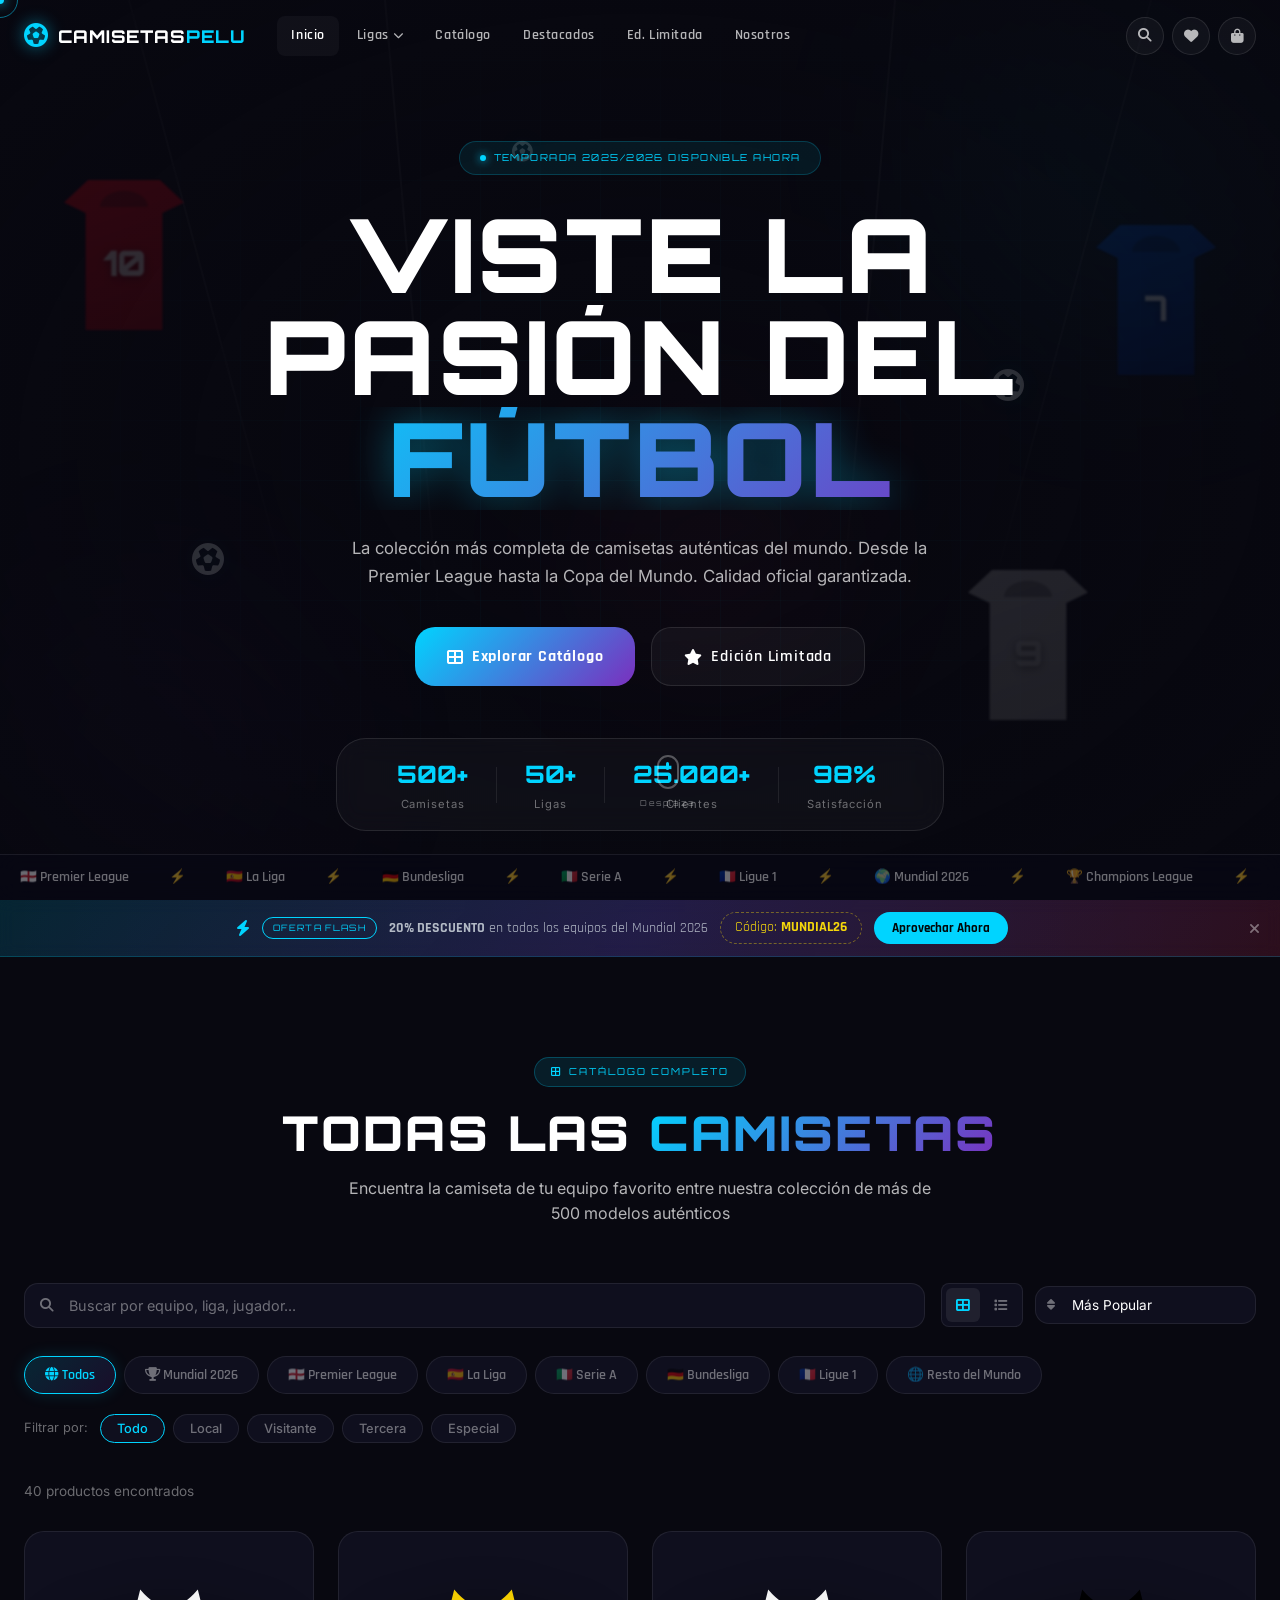
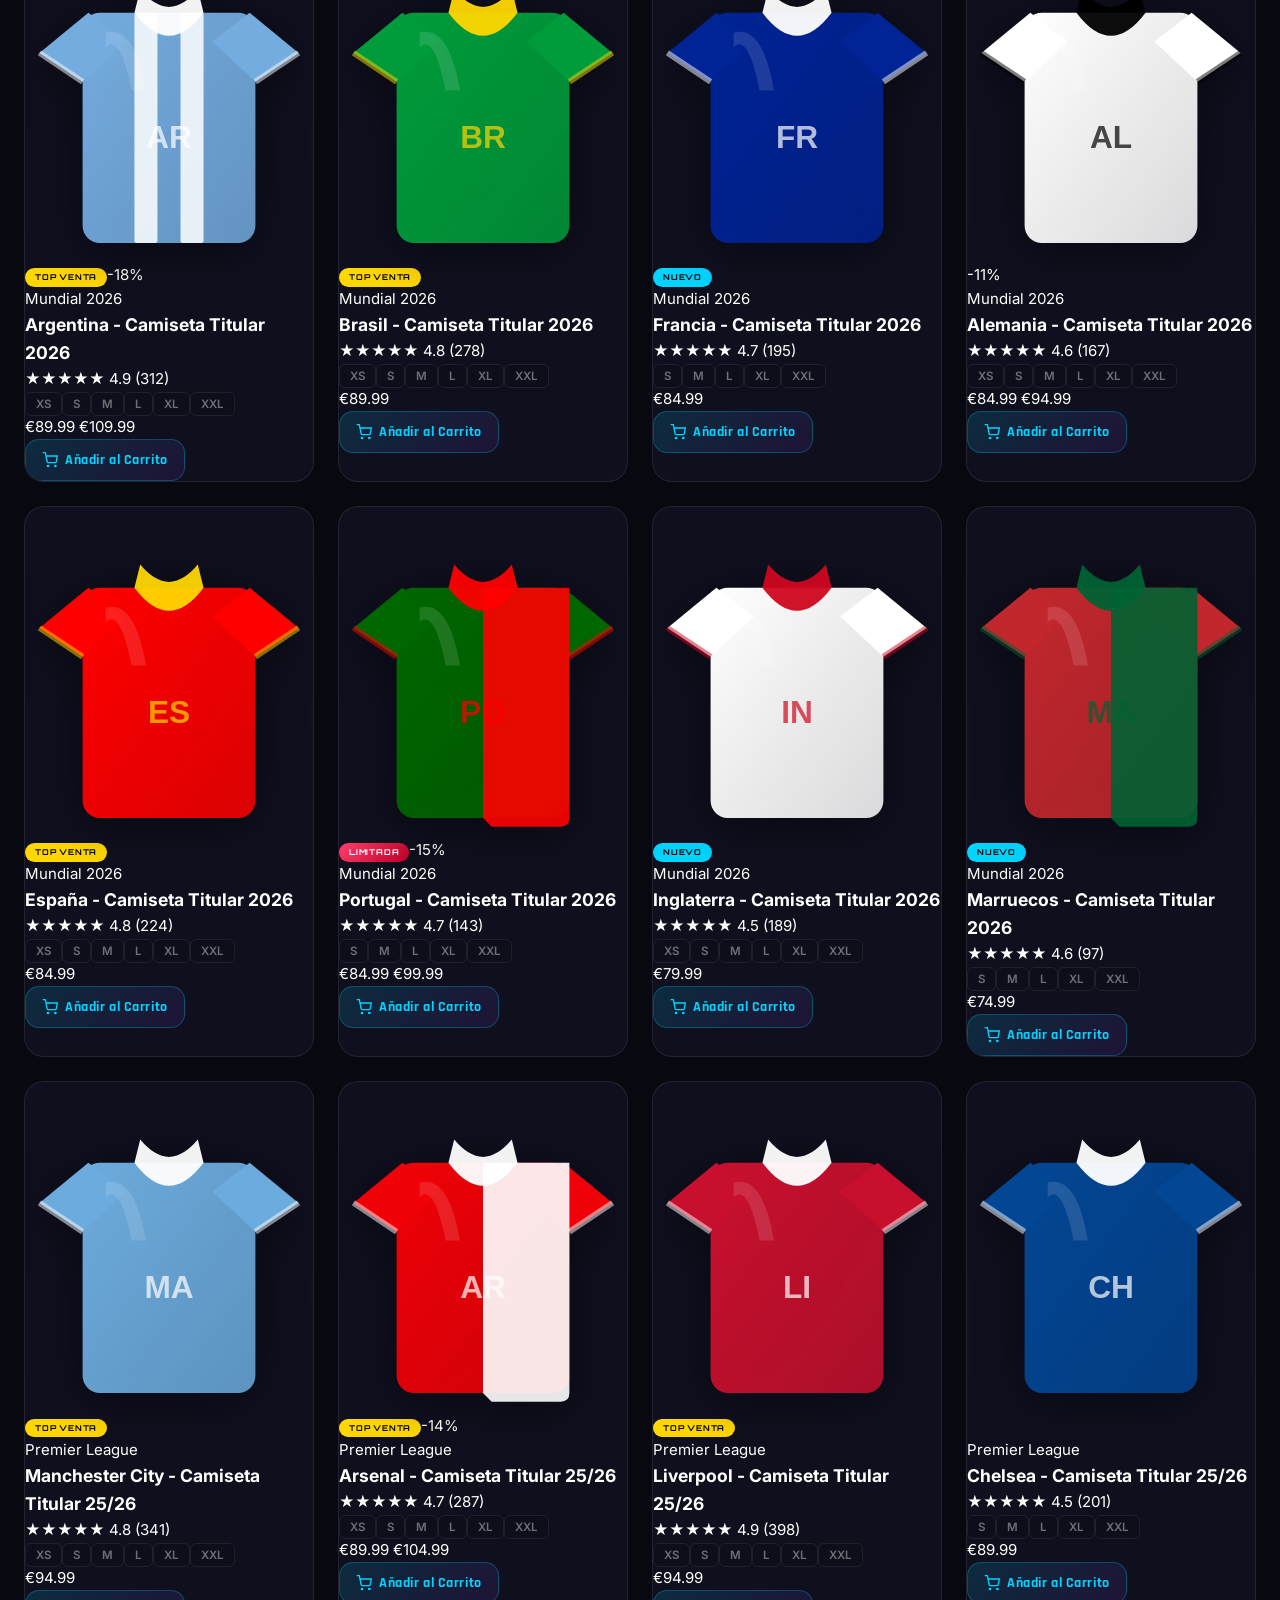
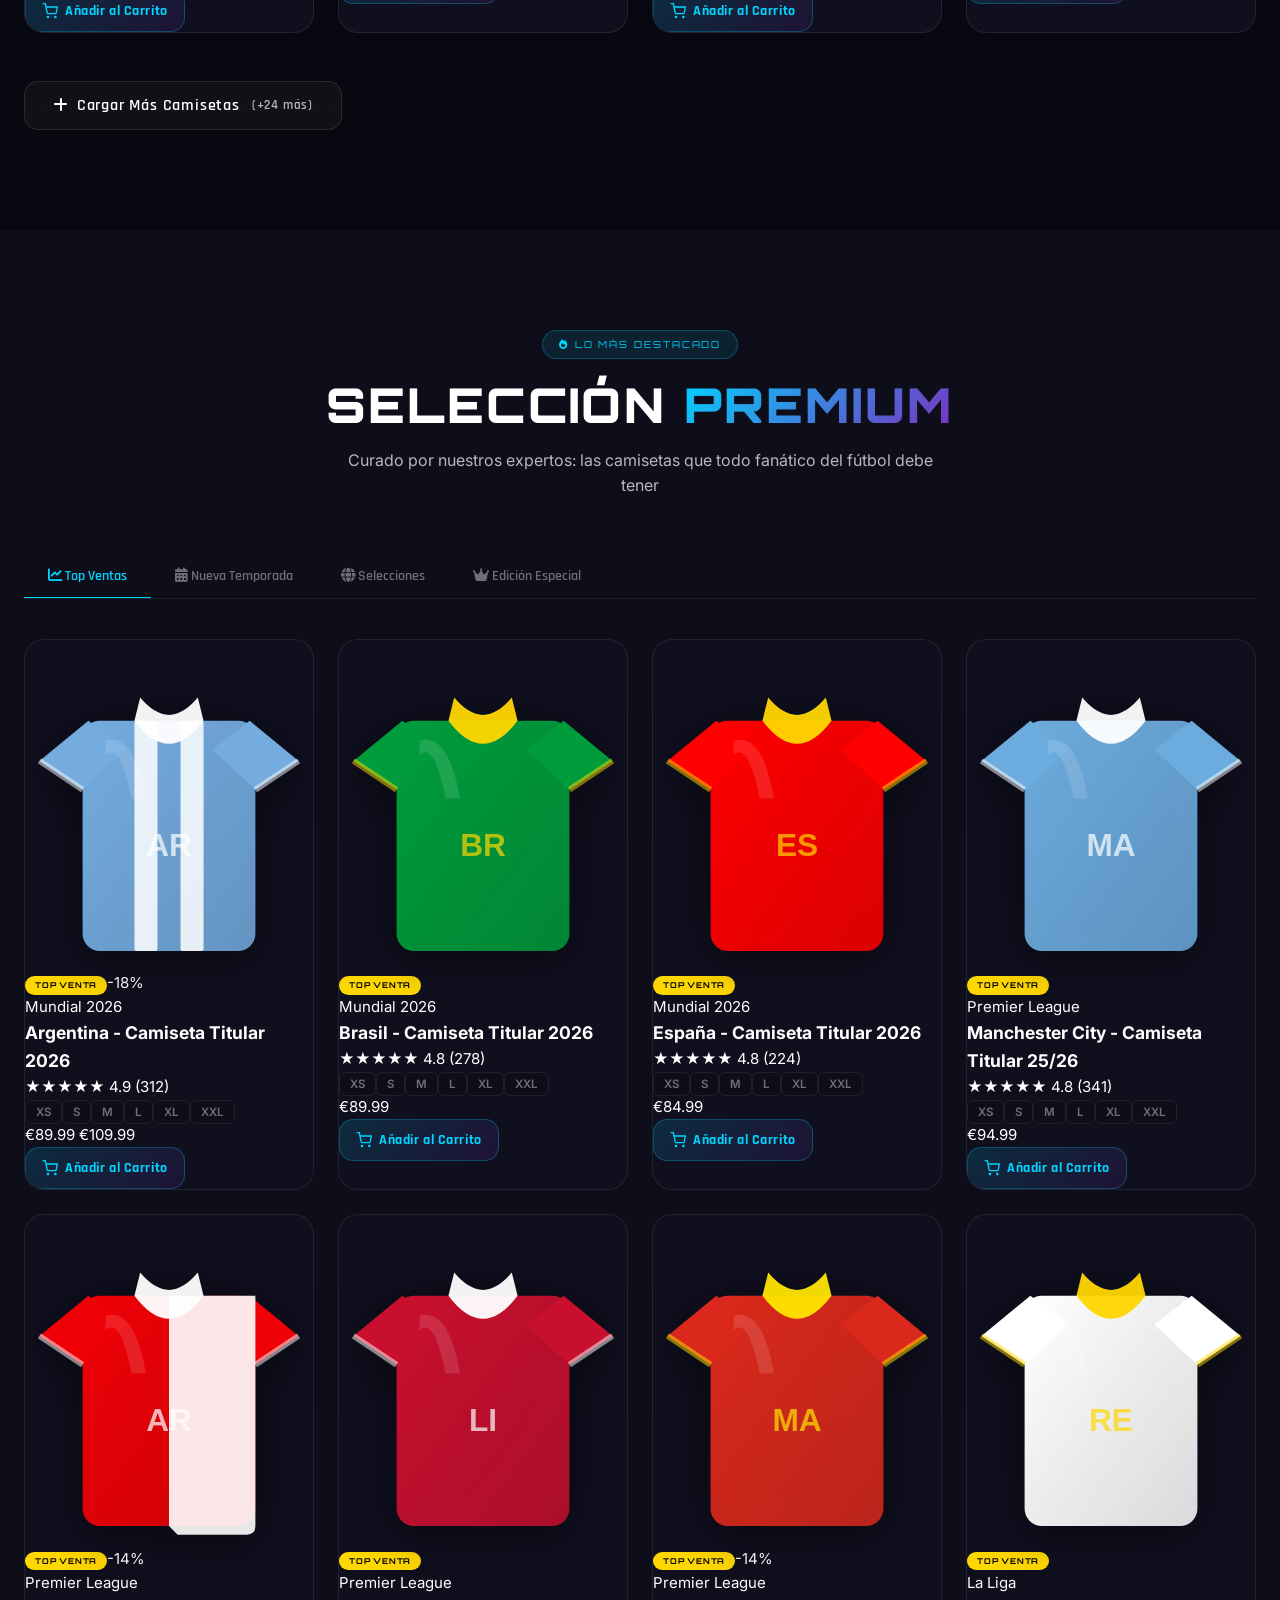
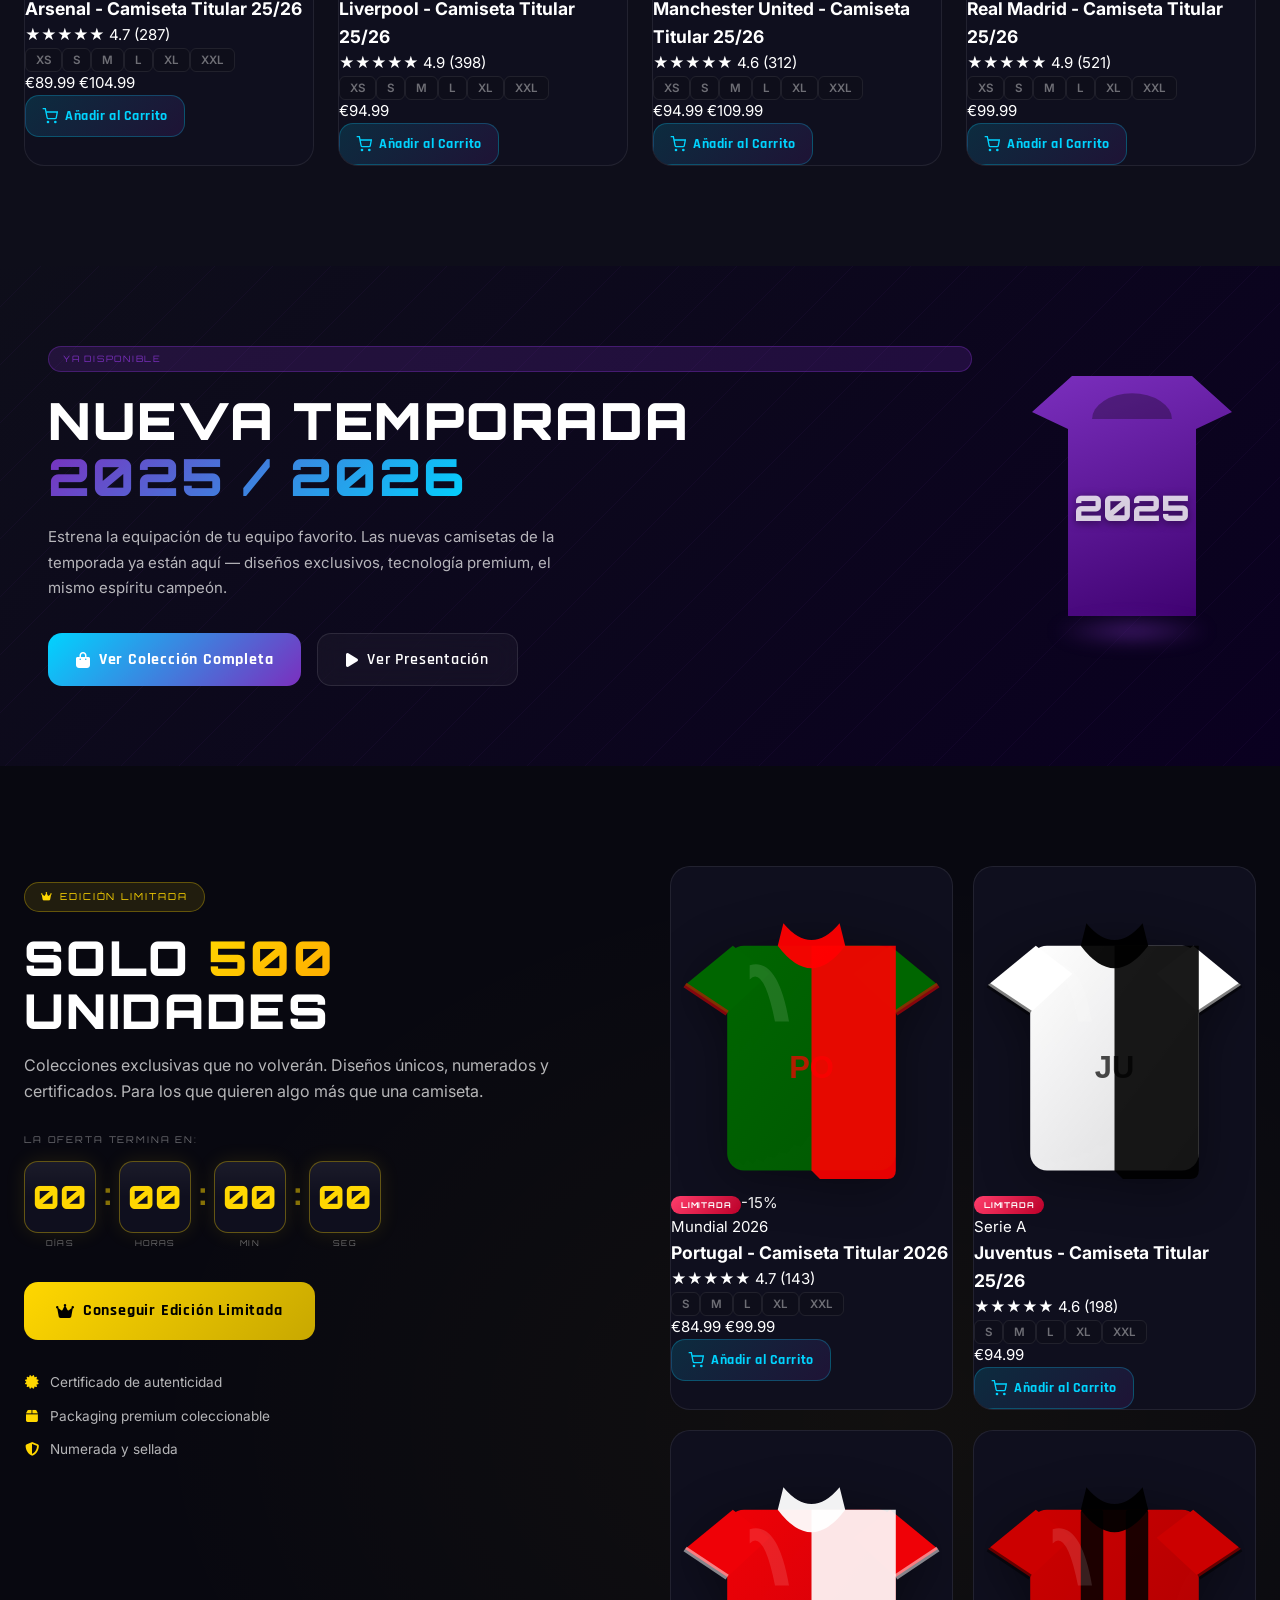
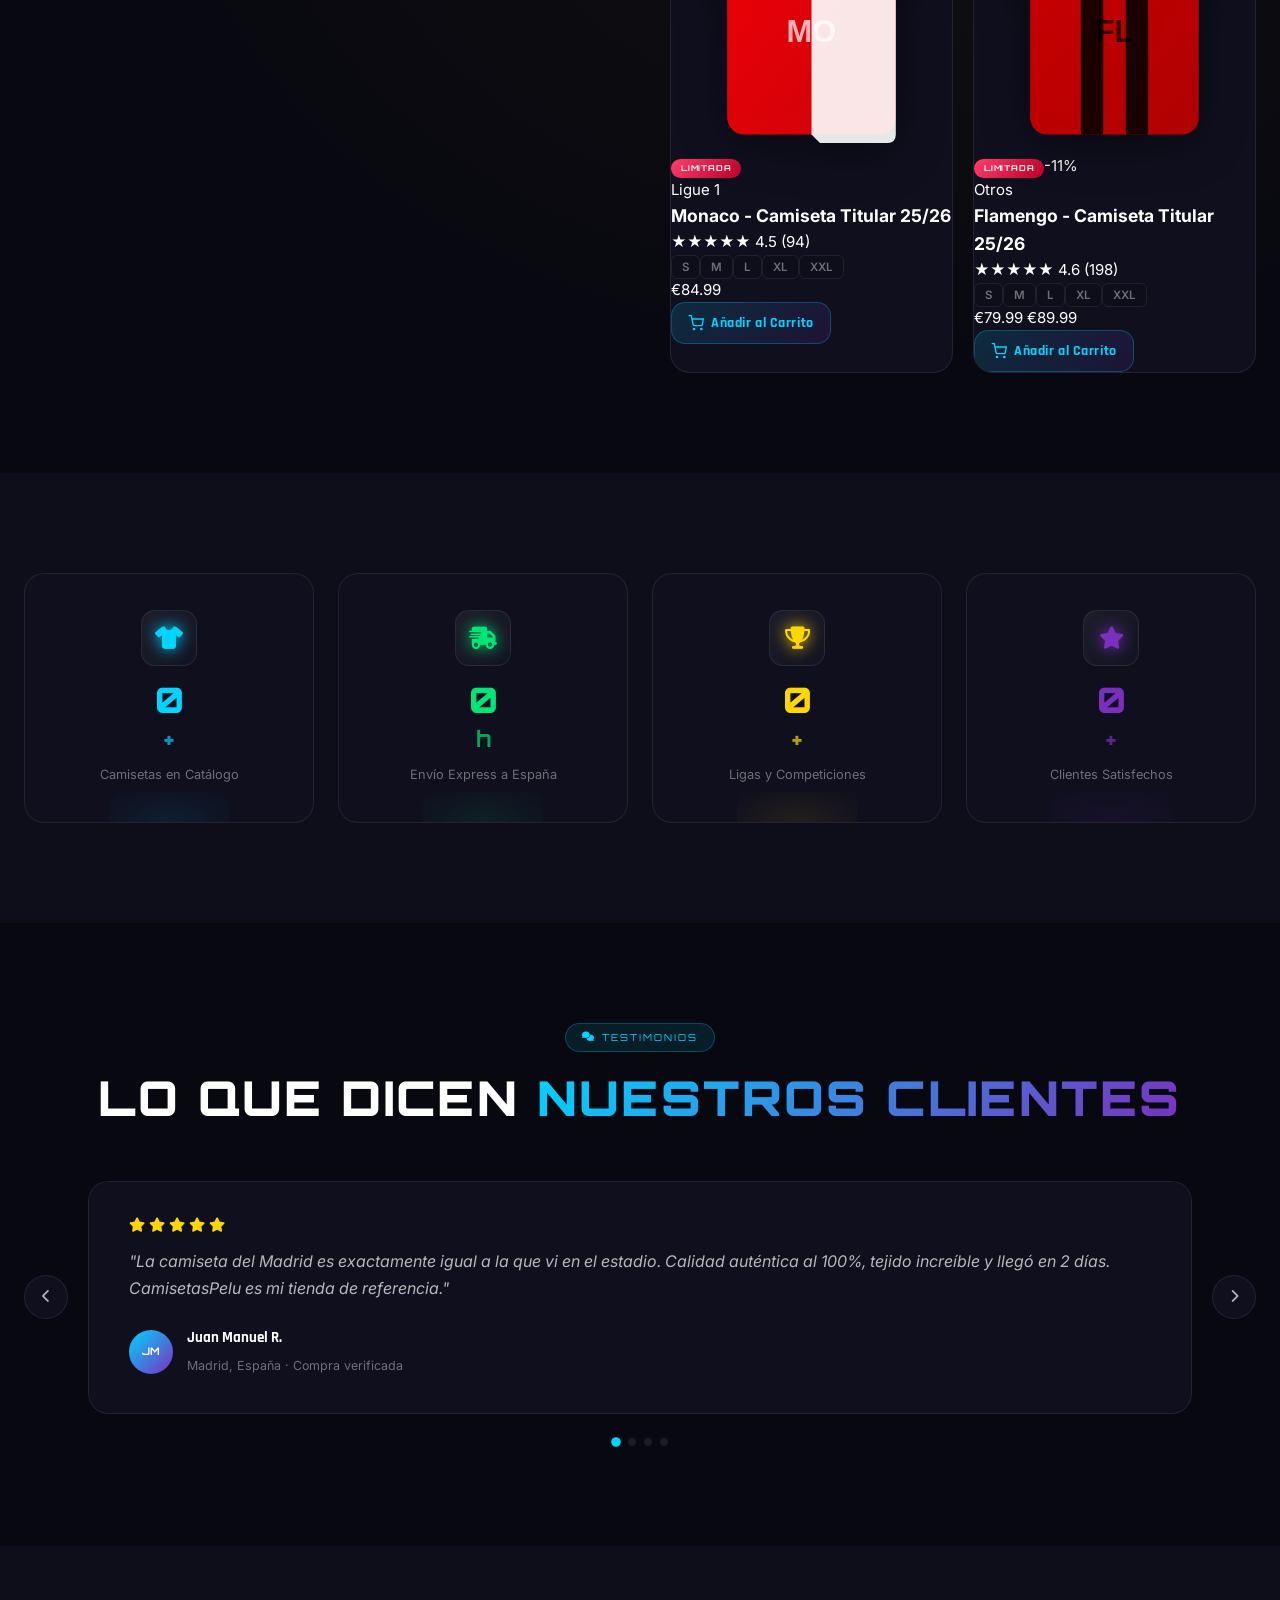
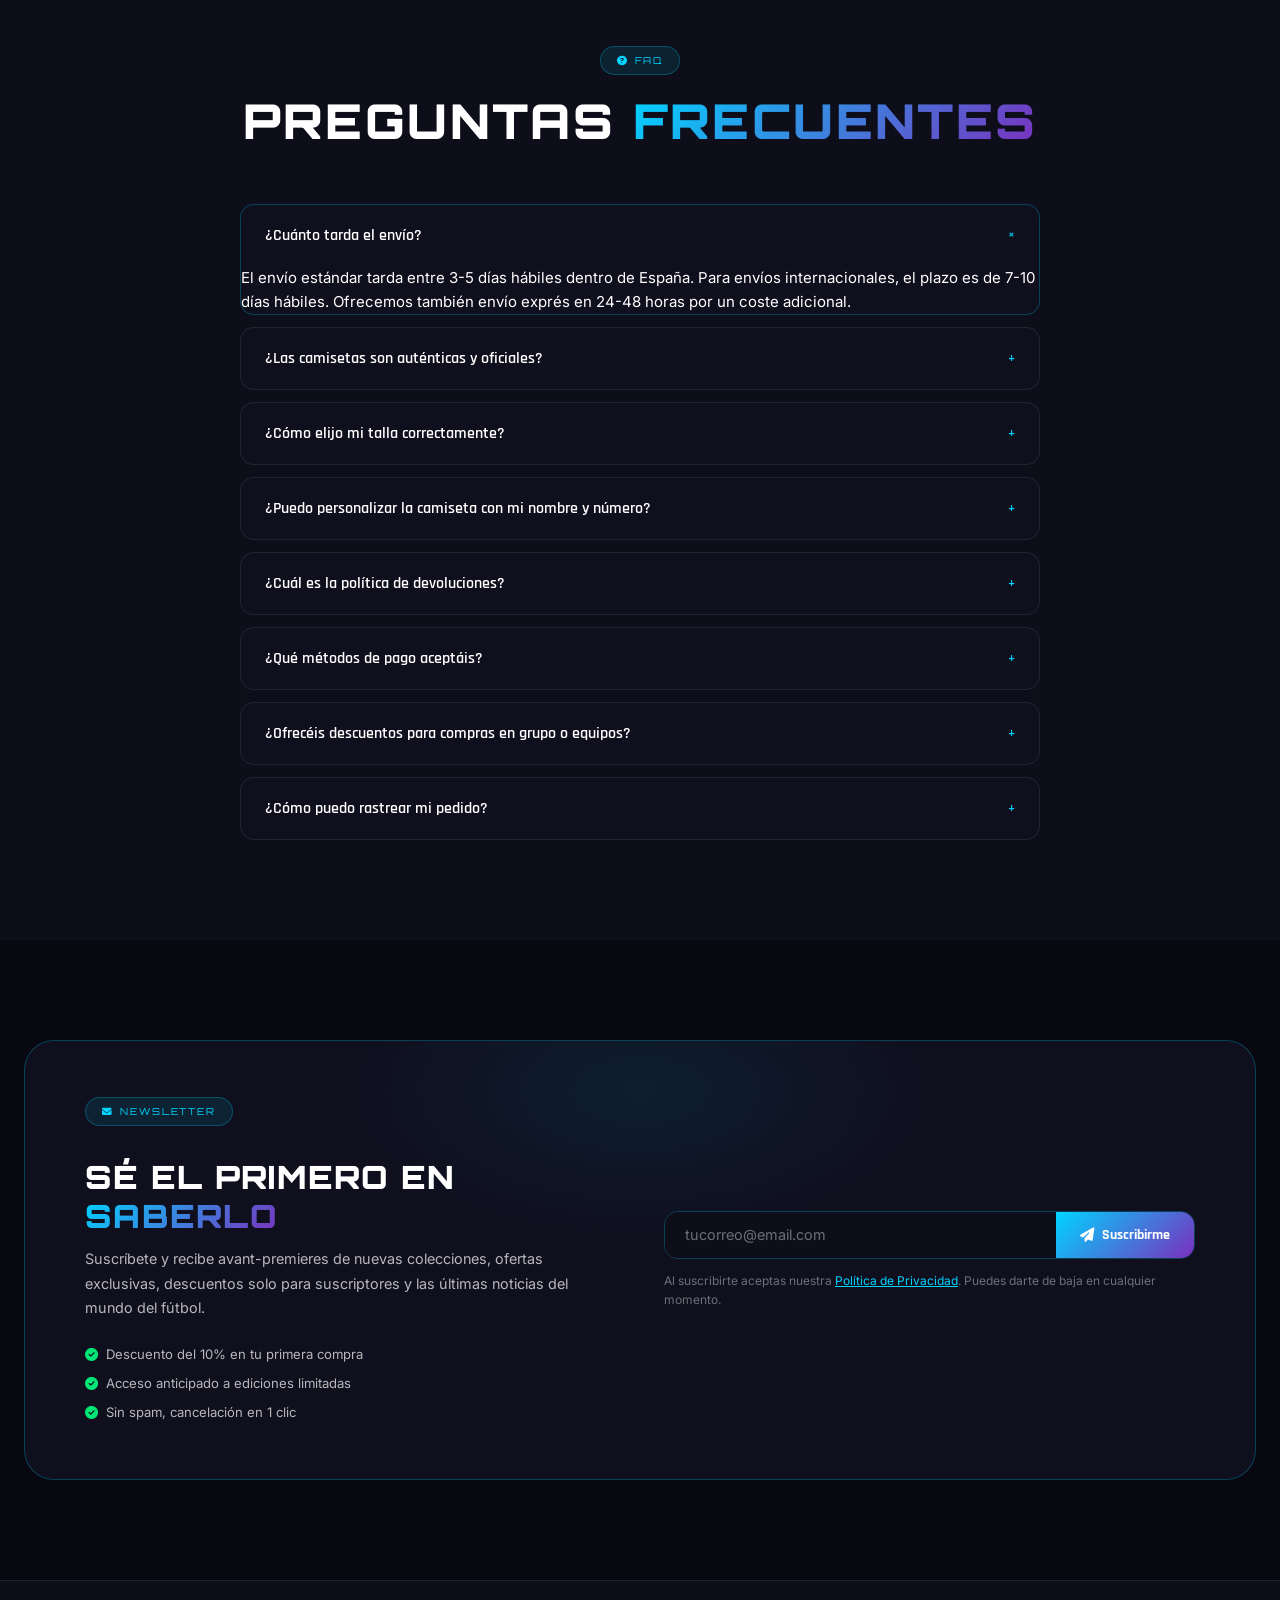
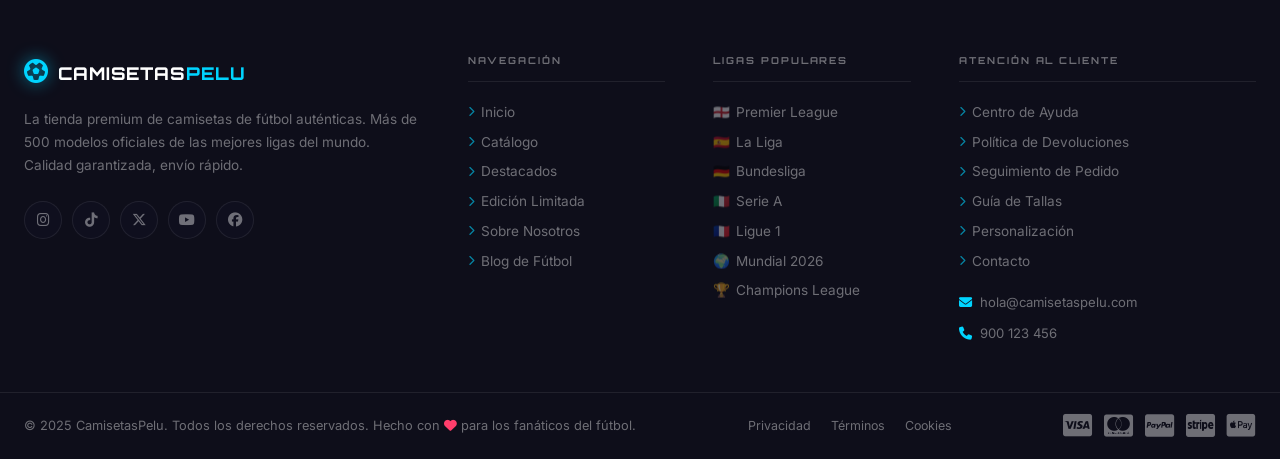
==== index.html @ 7dec8008 "Add complete premium football jersey store (CamisetasPelu) Full 6-file project — landing page + admi" ====
<!DOCTYPE html>
<html lang="es">
<head>
    <meta charset="UTF-8">
    <meta name="viewport" content="width=device-width, initial-scale=1.0">
    <meta name="description" content="CamisetasPelu - La tienda premium de camisetas de fútbol. Más de 500 equipos, auténticas y oficiales. Envío express a toda España.">
    <meta name="keywords" content="camisetas fútbol, equipaciones fútbol, camisetas oficiales, Premier League, La Liga, Champions League">
    <title>CamisetasPelu | Camisetas de Fútbol Premium</title>

    <!-- Font Awesome 6.5 -->
    <link rel="stylesheet" href="https://cdnjs.cloudflare.com/ajax/libs/font-awesome/6.5.0/css/all.min.css">

    <!-- Google Fonts -->
    <link rel="preconnect" href="https://fonts.googleapis.com">
    <link rel="preconnect" href="https://fonts.gstatic.com" crossorigin>
    <link href="https://fonts.googleapis.com/css2?family=Orbitron:wght@400;500;600;700;800;900&family=Rajdhani:wght@300;400;500;600;700&family=Inter:wght@300;400;500;600;700&display=swap" rel="stylesheet">

    <!-- Styles -->
    <link rel="stylesheet" href="style.css">
</head>
<body>

    <!-- ========== LOADING SCREEN ========== -->
    <div id="loading-screen" class="loading-screen">
        <div class="loading-particles">
            <div class="particle"></div>
            <div class="particle"></div>
            <div class="particle"></div>
            <div class="particle"></div>
            <div class="particle"></div>
            <div class="particle"></div>
            <div class="particle"></div>
            <div class="particle"></div>
        </div>
        <div class="loading-content">
            <div class="loading-logo">
                <span class="logo-icon"><i class="fas fa-futbol"></i></span>
                <span class="logo-text">CAMISETAS<span class="logo-accent">PELU</span></span>
            </div>
            <div class="loading-ball">
                <div class="ball-sphere">
                    <div class="pentagon p1"></div>
                    <div class="pentagon p2"></div>
                    <div class="pentagon p3"></div>
                    <div class="pentagon p4"></div>
                    <div class="pentagon p5"></div>
                </div>
            </div>
            <div class="loading-text">CARGANDO EXPERIENCIA PREMIUM...</div>
            <div class="loading-progress">
                <div class="progress-track">
                    <div id="progress-bar" class="progress-bar"></div>
                </div>
                <span id="progress-percent" class="progress-percent">0%</span>
            </div>
        </div>
    </div>

    <!-- ========== CUSTOM CURSOR ========== -->
    <div id="cursor" class="cursor"></div>
    <div id="cursor-follower" class="cursor-follower"></div>

    <!-- ========== ANIMATED BACKGROUND ========== -->
    <div class="animated-bg">
        <canvas id="particles-canvas"></canvas>
        <div class="orb orb-1"></div>
        <div class="orb orb-2"></div>
        <div class="orb orb-3"></div>
    </div>

    <!-- ========== NAVBAR ========== -->
    <nav id="navbar" class="navbar">
        <div class="nav-container">
            <!-- Logo -->
            <a href="#" class="nav-logo">
                <span class="logo-icon-nav"><i class="fas fa-futbol"></i></span>
                <span class="logo-text-nav">CAMISETAS<span class="logo-accent-nav">PELU</span></span>
            </a>

            <!-- Nav Links -->
            <ul class="nav-links" id="navLinks">
                <li><a href="#inicio" class="nav-link active">Inicio</a></li>
                <li class="nav-item-dropdown">
                    <a href="#" class="nav-link nav-link-dropdown">
                        Ligas <i class="fas fa-chevron-down nav-arrow"></i>
                    </a>
                    <div class="dropdown-menu">
                        <div class="dropdown-grid">
                            <div class="dropdown-column">
                                <h4 class="dropdown-title">Europa</h4>
                                <a href="#" class="dropdown-link"><span class="dd-flag">🏴󠁧󠁢󠁥󠁮󠁧󠁿</span> Premier League</a>
                                <a href="#" class="dropdown-link"><span class="dd-flag">🇪🇸</span> La Liga</a>
                                <a href="#" class="dropdown-link"><span class="dd-flag">🇩🇪</span> Bundesliga</a>
                                <a href="#" class="dropdown-link"><span class="dd-flag">🇮🇹</span> Serie A</a>
                                <a href="#" class="dropdown-link"><span class="dd-flag">🇫🇷</span> Ligue 1</a>
                            </div>
                            <div class="dropdown-column">
                                <h4 class="dropdown-title">Internacional</h4>
                                <a href="#" class="dropdown-link"><span class="dd-flag">🌍</span> Mundial 2026</a>
                                <a href="#" class="dropdown-link"><span class="dd-flag">🏆</span> Champions League</a>
                                <a href="#" class="dropdown-link"><span class="dd-flag">🌎</span> Copa América</a>
                                <a href="#" class="dropdown-link"><span class="dd-flag">🇧🇷</span> Brasil Serie A</a>
                                <a href="#" class="dropdown-link"><span class="dd-flag">🌐</span> Resto del Mundo</a>
                            </div>
                            <div class="dropdown-column dropdown-featured">
                                <div class="dropdown-promo">
                                    <span class="promo-tag">OFERTA</span>
                                    <p class="promo-text">Mundial 2026</p>
                                    <p class="promo-sub">20% descuento</p>
                                    <a href="#catalogo" class="promo-btn">Ver Ofertas</a>
                                </div>
                            </div>
                        </div>
                    </div>
                </li>
                <li><a href="#catalogo" class="nav-link">Catálogo</a></li>
                <li><a href="#destacados" class="nav-link">Destacados</a></li>
                <li><a href="#edicion-limitada" class="nav-link">Ed. Limitada</a></li>
                <li><a href="#nosotros" class="nav-link">Nosotros</a></li>
            </ul>

            <!-- Nav Actions -->
            <div class="nav-actions">
                <!-- Search -->
                <div class="nav-search" id="navSearch">
                    <button class="search-toggle" id="searchToggle" aria-label="Buscar">
                        <i class="fas fa-search"></i>
                    </button>
                    <div class="search-bar" id="navSearchBar">
                        <input type="text" class="search-input" id="navSearchInput" placeholder="Buscar camisetas, equipos, ligas...">
                        <button class="search-close" id="searchClose"><i class="fas fa-times"></i></button>
                    </div>
                </div>

                <!-- Wishlist -->
                <button class="nav-icon-btn" id="wishlistBtn" aria-label="Lista de deseos">
                    <i class="fas fa-heart"></i>
                    <span class="badge" id="wishlistCount">0</span>
                </button>

                <!-- Cart -->
                <button class="nav-icon-btn cart-btn" id="cartBtn" aria-label="Carrito de compras">
                    <i class="fas fa-shopping-bag"></i>
                    <span class="badge" id="cartCount">0</span>
                </button>

                <!-- Hamburger -->
                <button class="hamburger" id="menuToggle" aria-label="Menú">
                    <span class="hamburger-line"></span>
                    <span class="hamburger-line"></span>
                    <span class="hamburger-line"></span>
                </button>
            </div>
        </div>
    </nav>

    <!-- ========== HERO SECTION ========== -->
    <section id="inicio" class="hero-section">
        <!-- Stadium lights -->
        <div class="stadium-light light-1"></div>
        <div class="stadium-light light-2"></div>
        <div class="stadium-light light-3"></div>
        <div class="stadium-light light-4"></div>

        <!-- Hero grid overlay -->
        <div class="hero-grid-overlay"></div>

        <!-- Dark overlay -->
        <div class="hero-dark-overlay"></div>

        <!-- Floating jerseys -->
        <div class="floating-jersey jersey-float-1">
            <div class="jersey-shape jersey-red">
                <div class="jersey-collar"></div>
                <div class="jersey-number">10</div>
            </div>
        </div>
        <div class="floating-jersey jersey-float-2">
            <div class="jersey-shape jersey-blue">
                <div class="jersey-collar"></div>
                <div class="jersey-number">7</div>
            </div>
        </div>
        <div class="floating-jersey jersey-float-3">
            <div class="jersey-shape jersey-white">
                <div class="jersey-collar"></div>
                <div class="jersey-number">9</div>
            </div>
        </div>

        <!-- Floating soccer balls -->
        <div class="floating-ball ball-1"><i class="fas fa-futbol"></i></div>
        <div class="floating-ball ball-2"><i class="fas fa-futbol"></i></div>
        <div class="floating-ball ball-3"><i class="fas fa-futbol"></i></div>

        <!-- Hero content -->
        <div class="hero-content">
            <div class="hero-badge">
                <span class="badge-dot"></span>
                <span>Temporada 2025/2026 disponible ahora</span>
            </div>

            <h1 class="hero-title">
                <span class="title-line line-1">VISTE LA</span>
                <span class="title-line line-2">PASIÓN DEL</span>
                <span class="title-line line-3 title-accent">FÚTBOL</span>
            </h1>

            <p class="hero-subtitle">
                La colección más completa de camisetas auténticas del mundo.
                Desde la Premier League hasta la Copa del Mundo. Calidad oficial garantizada.
            </p>

            <div class="hero-cta-group">
                <a href="#catalogo" class="btn-primary btn-hero">
                    <i class="fas fa-th-large"></i>
                    Explorar Catálogo
                </a>
                <a href="#edicion-limitada" class="btn-secondary btn-hero">
                    <i class="fas fa-star"></i>
                    Edición Limitada
                </a>
            </div>

            <!-- Hero stats -->
            <div class="hero-stats">
                <div class="hero-stat">
                    <span class="stat-number">500+</span>
                    <span class="stat-label">Camisetas</span>
                </div>
                <div class="stat-divider"></div>
                <div class="hero-stat">
                    <span class="stat-number">50+</span>
                    <span class="stat-label">Ligas</span>
                </div>
                <div class="stat-divider"></div>
                <div class="hero-stat">
                    <span class="stat-number">25.000+</span>
                    <span class="stat-label">Clientes</span>
                </div>
                <div class="stat-divider"></div>
                <div class="hero-stat">
                    <span class="stat-number">98%</span>
                    <span class="stat-label">Satisfacción</span>
                </div>
            </div>
        </div>

        <!-- Scroll indicator -->
        <div class="scroll-indicator">
            <div class="scroll-mouse">
                <div class="scroll-wheel"></div>
            </div>
            <span class="scroll-text">Desplaza</span>
        </div>

        <!-- League strip -->
        <div class="league-strip">
            <div class="league-strip-track">
                <div class="league-strip-content">
                    <span>🏴󠁧󠁢󠁥󠁮󠁧󠁿 Premier League</span>
                    <span>⚡</span>
                    <span>🇪🇸 La Liga</span>
                    <span>⚡</span>
                    <span>🇩🇪 Bundesliga</span>
                    <span>⚡</span>
                    <span>🇮🇹 Serie A</span>
                    <span>⚡</span>
                    <span>🇫🇷 Ligue 1</span>
                    <span>⚡</span>
                    <span>🌍 Mundial 2026</span>
                    <span>⚡</span>
                    <span>🏆 Champions League</span>
                    <span>⚡</span>
                    <span>🌎 Copa América</span>
                    <span>⚡</span>
                    <span>🇵🇹 Primeira Liga</span>
                    <span>⚡</span>
                    <span>🇳🇱 Eredivisie</span>
                    <span>⚡</span>
                    <span>🇦🇷 Liga Profesional</span>
                    <span>⚡</span>
                    <span>🇧🇷 Brasileirao</span>
                    <span>⚡</span>
                </div>
                <!-- Duplicated for seamless loop -->
                <div class="league-strip-content" aria-hidden="true">
                    <span>🏴󠁧󠁢󠁥󠁮󠁧󠁿 Premier League</span>
                    <span>⚡</span>
                    <span>🇪🇸 La Liga</span>
                    <span>⚡</span>
                    <span>🇩🇪 Bundesliga</span>
                    <span>⚡</span>
                    <span>🇮🇹 Serie A</span>
                    <span>⚡</span>
                    <span>🇫🇷 Ligue 1</span>
                    <span>⚡</span>
                    <span>🌍 Mundial 2026</span>
                    <span>⚡</span>
                    <span>🏆 Champions League</span>
                    <span>⚡</span>
                    <span>🌎 Copa América</span>
                    <span>⚡</span>
                    <span>🇵🇹 Primeira Liga</span>
                    <span>⚡</span>
                    <span>🇳🇱 Eredivisie</span>
                    <span>⚡</span>
                    <span>🇦🇷 Liga Profesional</span>
                    <span>⚡</span>
                    <span>🇧🇷 Brasileirao</span>
                    <span>⚡</span>
                </div>
            </div>
        </div>
    </section>

    <!-- ========== PROMO BANNER ========== -->
    <div class="promo-banner" id="promoBanner">
        <div class="promo-banner-content">
            <i class="fas fa-bolt promo-icon"></i>
            <span class="promo-tag-label">OFERTA FLASH</span>
            <span class="promo-text-main">
                <strong>20% DESCUENTO</strong> en todos los equipos del Mundial 2026
            </span>
            <span class="promo-code">Código: <strong>MUNDIAL26</strong></span>
            <a href="#catalogo" class="promo-cta">Aprovechar Ahora</a>
        </div>
        <button class="promo-close" id="promoClose" aria-label="Cerrar banner">
            <i class="fas fa-times"></i>
        </button>
    </div>

    <!-- ========== CATALOG SECTION ========== -->
    <section id="catalogo" class="catalog-section section">
        <div class="container">
            <!-- Section header -->
            <div class="section-header reveal">
                <span class="section-badge"><i class="fas fa-th-large"></i> Catálogo Completo</span>
                <h2 class="section-title">TODAS LAS <span class="accent-text">CAMISETAS</span></h2>
                <p class="section-subtitle">Encuentra la camiseta de tu equipo favorito entre nuestra colección de más de 500 modelos auténticos</p>
            </div>

            <!-- Catalog controls -->
            <div class="catalog-controls reveal">
                <!-- Search -->
                <div class="catalog-search-box">
                    <i class="fas fa-search search-icon"></i>
                    <input type="text" class="catalog-search-input" id="searchInput" placeholder="Buscar por equipo, liga, jugador...">
                    <button class="catalog-search-clear" id="clearSearch" style="display:none;" aria-label="Limpiar búsqueda">
                        <i class="fas fa-times"></i>
                    </button>
                </div>

                <div class="catalog-toolbar">
                    <!-- View toggle -->
                    <div class="view-toggle">
                        <button class="view-btn active" data-view="grid" aria-label="Vista cuadrícula">
                            <i class="fas fa-th-large"></i>
                        </button>
                        <button class="view-btn" data-view="list" aria-label="Vista lista">
                            <i class="fas fa-list"></i>
                        </button>
                    </div>

                    <!-- Sort -->
                    <div class="sort-wrapper">
                        <i class="fas fa-sort sort-icon"></i>
                        <select class="sort-select" id="sortSelect">
                            <option value="popular">Más Popular</option>
                            <option value="newest">Más Nuevas</option>
                            <option value="price-asc">Precio: Menor a Mayor</option>
                            <option value="price-desc">Precio: Mayor a Menor</option>
                            <option value="rating">Mejor Valoradas</option>
                            <option value="discount">Mayor Descuento</option>
                        </select>
                    </div>
                </div>
            </div>

            <!-- Filter tabs -->
            <div class="filter-tabs reveal" id="filterTabs">
                <button class="filter-tab active" data-league="all">
                    <i class="fas fa-globe"></i> Todos
                </button>
                <button class="filter-tab" data-league="mundial2026">
                    <i class="fas fa-trophy"></i> Mundial 2026
                </button>
                <button class="filter-tab" data-league="premier">
                    🏴󠁧󠁢󠁥󠁮󠁧󠁿 Premier League
                </button>
                <button class="filter-tab" data-league="laliga">
                    🇪🇸 La Liga
                </button>
                <button class="filter-tab" data-league="seriea">
                    🇮🇹 Serie A
                </button>
                <button class="filter-tab" data-league="bundesliga">
                    🇩🇪 Bundesliga
                </button>
                <button class="filter-tab" data-league="ligue1">
                    🇫🇷 Ligue 1
                </button>
                <button class="filter-tab" data-league="world">
                    🌐 Resto del Mundo
                </button>
            </div>

            <!-- Sub filters -->
            <div class="sub-filters" id="subFilters">
                <span class="sub-filter-label">Filtrar por:</span>
                <button class="sub-filter active" data-sub="all">Todo</button>
                <button class="sub-filter" data-sub="home">Local</button>
                <button class="sub-filter" data-sub="away">Visitante</button>
                <button class="sub-filter" data-sub="third">Tercera</button>
                <button class="sub-filter" data-sub="special">Especial</button>
            </div>

            <!-- Active filters -->
            <div class="active-filters" id="activeFilters">
                <!-- Active filter tags will be injected here -->
            </div>

            <!-- Results count -->
            <div class="results-info reveal">
                <span id="resultsCount" class="results-count">Mostrando <strong>24</strong> de <strong>500+</strong> productos</span>
            </div>

            <!-- Products grid -->
            <div class="products-grid" id="productsGrid">

                <!-- Product Card 1 -->
                <article class="product-card reveal" data-category="premier" data-id="1">
                    <div class="card-badges">
                        <span class="badge-new">Nuevo</span>
                        <span class="badge-bestseller">Top Venta</span>
                    </div>
                    <div class="jersey-visual">
                        <div class="jersey-display jersey-red-white">
                            <svg class="jersey-svg" viewBox="0 0 200 220" fill="none" xmlns="http://www.w3.org/2000/svg">
                                <path d="M60 20 L30 60 L50 70 L50 200 L150 200 L150 70 L170 60 L140 20 L120 35 C120 50 80 50 80 35 Z" fill="#E30613" stroke="rgba(255,255,255,0.2)" stroke-width="1"/>
                                <path d="M80 35 C80 50 120 50 120 35 L125 20 C110 28 90 28 75 20 Z" fill="#C0001A"/>
                                <text x="100" y="140" text-anchor="middle" fill="white" font-size="36" font-family="Orbitron" font-weight="800">7</text>
                                <text x="100" y="170" text-anchor="middle" fill="rgba(255,255,255,0.7)" font-size="12" font-family="Rajdhani">MBAPPE</text>
                            </svg>
                        </div>
                        <button class="quick-view-btn" data-id="1">Vista Rápida</button>
                    </div>
                    <div class="card-info">
                        <div class="card-meta">
                            <span class="card-league">🏴󠁧󠁢󠁥󠁮󠁧󠁿 Premier League</span>
                            <div class="card-rating">
                                <i class="fas fa-star"></i>
                                <i class="fas fa-star"></i>
                                <i class="fas fa-star"></i>
                                <i class="fas fa-star"></i>
                                <i class="fas fa-star"></i>
                                <span class="rating-count">(247)</span>
                            </div>
                        </div>
                        <h3 class="card-name">Arsenal FC - Local 2025/26</h3>
                        <div class="card-price-row">
                            <span class="card-price">€89.99</span>
                            <span class="card-original-price">€109.99</span>
                            <span class="card-discount">-18%</span>
                        </div>
                        <div class="card-sizes">
                            <span class="size-chip">XS</span>
                            <span class="size-chip">S</span>
                            <span class="size-chip active">M</span>
                            <span class="size-chip">L</span>
                            <span class="size-chip">XL</span>
                            <span class="size-chip">XXL</span>
                        </div>
                        <div class="card-actions">
                            <button class="add-to-cart-btn" data-id="1">
                                <i class="fas fa-shopping-bag"></i>
                                Añadir
                            </button>
                            <button class="wishlist-card-btn" data-id="1" aria-label="Añadir a favoritos">
                                <i class="far fa-heart"></i>
                            </button>
                        </div>
                    </div>
                </article>

                <!-- Product Card 2 -->
                <article class="product-card reveal" data-category="laliga" data-id="2">
                    <div class="card-badges">
                        <span class="badge-limited">Ed. Limitada</span>
                    </div>
                    <div class="jersey-visual">
                        <div class="jersey-display jersey-white-gold">
                            <svg class="jersey-svg" viewBox="0 0 200 220" fill="none" xmlns="http://www.w3.org/2000/svg">
                                <path d="M60 20 L30 60 L50 70 L50 200 L150 200 L150 70 L170 60 L140 20 L120 35 C120 50 80 50 80 35 Z" fill="white" stroke="rgba(0,212,255,0.3)" stroke-width="1"/>
                                <path d="M80 35 C80 50 120 50 120 35 L125 20 C110 28 90 28 75 20 Z" fill="#f0f0f0"/>
                                <line x1="50" y1="100" x2="150" y2="100" stroke="gold" stroke-width="2" opacity="0.5"/>
                                <text x="100" y="140" text-anchor="middle" fill="#080810" font-size="36" font-family="Orbitron" font-weight="800">10</text>
                                <text x="100" y="170" text-anchor="middle" fill="rgba(8,8,16,0.7)" font-size="12" font-family="Rajdhani">BELLINGHAM</text>
                            </svg>
                        </div>
                        <button class="quick-view-btn" data-id="2">Vista Rápida</button>
                    </div>
                    <div class="card-info">
                        <div class="card-meta">
                            <span class="card-league">🇪🇸 La Liga</span>
                            <div class="card-rating">
                                <i class="fas fa-star"></i>
                                <i class="fas fa-star"></i>
                                <i class="fas fa-star"></i>
                                <i class="fas fa-star"></i>
                                <i class="fas fa-star-half-alt"></i>
                                <span class="rating-count">(389)</span>
                            </div>
                        </div>
                        <h3 class="card-name">Real Madrid - Local 2025/26</h3>
                        <div class="card-price-row">
                            <span class="card-price">€99.99</span>
                            <span class="card-original-price"></span>
                        </div>
                        <div class="card-sizes">
                            <span class="size-chip">XS</span>
                            <span class="size-chip">S</span>
                            <span class="size-chip">M</span>
                            <span class="size-chip active">L</span>
                            <span class="size-chip">XL</span>
                        </div>
                        <div class="card-actions">
                            <button class="add-to-cart-btn" data-id="2">
                                <i class="fas fa-shopping-bag"></i>
                                Añadir
                            </button>
                            <button class="wishlist-card-btn" data-id="2" aria-label="Añadir a favoritos">
                                <i class="far fa-heart"></i>
                            </button>
                        </div>
                    </div>
                </article>

                <!-- Product Card 3 -->
                <article class="product-card reveal" data-category="laliga" data-id="3">
                    <div class="card-badges">
                        <span class="badge-bestseller">Top Venta</span>
                    </div>
                    <div class="jersey-visual">
                        <div class="jersey-display jersey-blue-red">
                            <svg class="jersey-svg" viewBox="0 0 200 220" fill="none" xmlns="http://www.w3.org/2000/svg">
                                <path d="M60 20 L30 60 L50 70 L50 200 L150 200 L150 70 L170 60 L140 20 L120 35 C120 50 80 50 80 35 Z" fill="#004D98" stroke="rgba(255,255,255,0.2)" stroke-width="1"/>
                                <path d="M60 20 L30 60 L50 70 L50 200 L100 200 L100 20 Z" fill="#A50044" opacity="0.5"/>
                                <path d="M80 35 C80 50 120 50 120 35 L125 20 C110 28 90 28 75 20 Z" fill="#003878"/>
                                <text x="100" y="140" text-anchor="middle" fill="white" font-size="36" font-family="Orbitron" font-weight="800">9</text>
                                <text x="100" y="170" text-anchor="middle" fill="rgba(255,255,255,0.7)" font-size="12" font-family="Rajdhani">LEWANDOWSKI</text>
                            </svg>
                        </div>
                        <button class="quick-view-btn" data-id="3">Vista Rápida</button>
                    </div>
                    <div class="card-info">
                        <div class="card-meta">
                            <span class="card-league">🇪🇸 La Liga</span>
                            <div class="card-rating">
                                <i class="fas fa-star"></i>
                                <i class="fas fa-star"></i>
                                <i class="fas fa-star"></i>
                                <i class="fas fa-star"></i>
                                <i class="fas fa-star"></i>
                                <span class="rating-count">(512)</span>
                            </div>
                        </div>
                        <h3 class="card-name">FC Barcelona - Local 2025/26</h3>
                        <div class="card-price-row">
                            <span class="card-price">€94.99</span>
                            <span class="card-original-price">€119.99</span>
                            <span class="card-discount">-21%</span>
                        </div>
                        <div class="card-sizes">
                            <span class="size-chip">S</span>
                            <span class="size-chip active">M</span>
                            <span class="size-chip">L</span>
                            <span class="size-chip">XL</span>
                            <span class="size-chip">XXL</span>
                        </div>
                        <div class="card-actions">
                            <button class="add-to-cart-btn" data-id="3">
                                <i class="fas fa-shopping-bag"></i>
                                Añadir
                            </button>
                            <button class="wishlist-card-btn" data-id="3" aria-label="Añadir a favoritos">
                                <i class="far fa-heart"></i>
                            </button>
                        </div>
                    </div>
                </article>

                <!-- Product Card 4 -->
                <article class="product-card reveal" data-category="premier" data-id="4">
                    <div class="card-badges">
                        <span class="badge-new">Nuevo</span>
                    </div>
                    <div class="jersey-visual">
                        <div class="jersey-display jersey-sky-blue">
                            <svg class="jersey-svg" viewBox="0 0 200 220" fill="none" xmlns="http://www.w3.org/2000/svg">
                                <path d="M60 20 L30 60 L50 70 L50 200 L150 200 L150 70 L170 60 L140 20 L120 35 C120 50 80 50 80 35 Z" fill="#6CABDD" stroke="rgba(255,255,255,0.3)" stroke-width="1"/>
                                <path d="M80 35 C80 50 120 50 120 35 L125 20 C110 28 90 28 75 20 Z" fill="#5BAACE"/>
                                <text x="100" y="140" text-anchor="middle" fill="white" font-size="36" font-family="Orbitron" font-weight="800">17</text>
                                <text x="100" y="170" text-anchor="middle" fill="rgba(255,255,255,0.8)" font-size="12" font-family="Rajdhani">DE BRUYNE</text>
                            </svg>
                        </div>
                        <button class="quick-view-btn" data-id="4">Vista Rápida</button>
                    </div>
                    <div class="card-info">
                        <div class="card-meta">
                            <span class="card-league">🏴󠁧󠁢󠁥󠁮󠁧󠁿 Premier League</span>
                            <div class="card-rating">
                                <i class="fas fa-star"></i>
                                <i class="fas fa-star"></i>
                                <i class="fas fa-star"></i>
                                <i class="fas fa-star"></i>
                                <i class="far fa-star"></i>
                                <span class="rating-count">(203)</span>
                            </div>
                        </div>
                        <h3 class="card-name">Manchester City - Local 2025/26</h3>
                        <div class="card-price-row">
                            <span class="card-price">€89.99</span>
                            <span class="card-original-price"></span>
                        </div>
                        <div class="card-sizes">
                            <span class="size-chip">XS</span>
                            <span class="size-chip active">S</span>
                            <span class="size-chip">M</span>
                            <span class="size-chip">L</span>
                            <span class="size-chip">XL</span>
                        </div>
                        <div class="card-actions">
                            <button class="add-to-cart-btn" data-id="4">
                                <i class="fas fa-shopping-bag"></i>
                                Añadir
                            </button>
                            <button class="wishlist-card-btn" data-id="4" aria-label="Añadir a favoritos">
                                <i class="far fa-heart"></i>
                            </button>
                        </div>
                    </div>
                </article>

                <!-- Product Card 5 -->
                <article class="product-card reveal" data-category="mundial2026" data-id="5">
                    <div class="card-badges">
                        <span class="badge-bestseller">Top Venta</span>
                    </div>
                    <div class="jersey-visual">
                        <div class="jersey-display jersey-brasil">
                            <svg class="jersey-svg" viewBox="0 0 200 220" fill="none" xmlns="http://www.w3.org/2000/svg">
                                <path d="M60 20 L30 60 L50 70 L50 200 L150 200 L150 70 L170 60 L140 20 L120 35 C120 50 80 50 80 35 Z" fill="#009C3B" stroke="rgba(255,223,0,0.3)" stroke-width="1"/>
                                <path d="M80 35 C80 50 120 50 120 35 L125 20 C110 28 90 28 75 20 Z" fill="#007A2E"/>
                                <ellipse cx="100" cy="110" rx="35" ry="30" fill="#FFDF00" opacity="0.7"/>
                                <text x="100" y="140" text-anchor="middle" fill="#009C3B" font-size="36" font-family="Orbitron" font-weight="800">10</text>
                                <text x="100" y="170" text-anchor="middle" fill="rgba(255,255,255,0.8)" font-size="12" font-family="Rajdhani">VINICIUS JR</text>
                            </svg>
                        </div>
                        <button class="quick-view-btn" data-id="5">Vista Rápida</button>
                    </div>
                    <div class="card-info">
                        <div class="card-meta">
                            <span class="card-league">🌍 Mundial 2026</span>
                            <div class="card-rating">
                                <i class="fas fa-star"></i>
                                <i class="fas fa-star"></i>
                                <i class="fas fa-star"></i>
                                <i class="fas fa-star"></i>
                                <i class="fas fa-star"></i>
                                <span class="rating-count">(891)</span>
                            </div>
                        </div>
                        <h3 class="card-name">Brasil - Local Mundial 2026</h3>
                        <div class="card-price-row">
                            <span class="card-price">€71.99</span>
                            <span class="card-original-price">€89.99</span>
                            <span class="card-discount">-20%</span>
                        </div>
                        <div class="card-sizes">
                            <span class="size-chip">XS</span>
                            <span class="size-chip">S</span>
                            <span class="size-chip active">M</span>
                            <span class="size-chip">L</span>
                            <span class="size-chip">XL</span>
                            <span class="size-chip">XXL</span>
                        </div>
                        <div class="card-actions">
                            <button class="add-to-cart-btn" data-id="5">
                                <i class="fas fa-shopping-bag"></i>
                                Añadir
                            </button>
                            <button class="wishlist-card-btn" data-id="5" aria-label="Añadir a favoritos">
                                <i class="far fa-heart"></i>
                            </button>
                        </div>
                    </div>
                </article>

                <!-- Product Card 6 -->
                <article class="product-card reveal" data-category="mundial2026" data-id="6">
                    <div class="card-badges">
                        <span class="badge-new">Nuevo</span>
                    </div>
                    <div class="jersey-visual">
                        <div class="jersey-display jersey-argentina">
                            <svg class="jersey-svg" viewBox="0 0 200 220" fill="none" xmlns="http://www.w3.org/2000/svg">
                                <path d="M60 20 L30 60 L50 70 L50 200 L150 200 L150 70 L170 60 L140 20 L120 35 C120 50 80 50 80 35 Z" fill="white" stroke="rgba(0,212,255,0.3)" stroke-width="1"/>
                                <path d="M60 20 L30 60 L50 70 L50 90 L150 90 L150 70 L170 60 L140 20 L120 35 C120 50 80 50 80 35 Z" fill="#74ACDF"/>
                                <path d="M50 110 L150 110 L150 130 L50 130 Z" fill="#74ACDF"/>
                                <path d="M50 150 L150 150 L150 170 L50 170 Z" fill="#74ACDF"/>
                                <text x="100" y="145" text-anchor="middle" fill="#003087" font-size="32" font-family="Orbitron" font-weight="800">10</text>
                                <text x="100" y="170" text-anchor="middle" fill="rgba(0,48,135,0.7)" font-size="11" font-family="Rajdhani">MESSI</text>
                            </svg>
                        </div>
                        <button class="quick-view-btn" data-id="6">Vista Rápida</button>
                    </div>
                    <div class="card-info">
                        <div class="card-meta">
                            <span class="card-league">🌍 Mundial 2026</span>
                            <div class="card-rating">
                                <i class="fas fa-star"></i>
                                <i class="fas fa-star"></i>
                                <i class="fas fa-star"></i>
                                <i class="fas fa-star"></i>
                                <i class="fas fa-star"></i>
                                <span class="rating-count">(1.247)</span>
                            </div>
                        </div>
                        <h3 class="card-name">Argentina - Local Mundial 2026</h3>
                        <div class="card-price-row">
                            <span class="card-price">€71.99</span>
                            <span class="card-original-price">€89.99</span>
                            <span class="card-discount">-20%</span>
                        </div>
                        <div class="card-sizes">
                            <span class="size-chip">XS</span>
                            <span class="size-chip">S</span>
                            <span class="size-chip active">M</span>
                            <span class="size-chip">L</span>
                            <span class="size-chip">XL</span>
                        </div>
                        <div class="card-actions">
                            <button class="add-to-cart-btn" data-id="6">
                                <i class="fas fa-shopping-bag"></i>
                                Añadir
                            </button>
                            <button class="wishlist-card-btn" data-id="6" aria-label="Añadir a favoritos">
                                <i class="far fa-heart"></i>
                            </button>
                        </div>
                    </div>
                </article>

                <!-- Product Card 7 -->
                <article class="product-card reveal" data-category="bundesliga" data-id="7">
                    <div class="card-badges">
                        <span class="badge-bestseller">Top Venta</span>
                    </div>
                    <div class="jersey-visual">
                        <div class="jersey-display jersey-fcbayern">
                            <svg class="jersey-svg" viewBox="0 0 200 220" fill="none" xmlns="http://www.w3.org/2000/svg">
                                <path d="M60 20 L30 60 L50 70 L50 200 L150 200 L150 70 L170 60 L140 20 L120 35 C120 50 80 50 80 35 Z" fill="#DC052D" stroke="rgba(255,255,255,0.2)" stroke-width="1"/>
                                <path d="M80 35 C80 50 120 50 120 35 L125 20 C110 28 90 28 75 20 Z" fill="#B0041E"/>
                                <text x="100" y="140" text-anchor="middle" fill="white" font-size="36" font-family="Orbitron" font-weight="800">25</text>
                                <text x="100" y="170" text-anchor="middle" fill="rgba(255,255,255,0.7)" font-size="12" font-family="Rajdhani">MÜLLER</text>
                            </svg>
                        </div>
                        <button class="quick-view-btn" data-id="7">Vista Rápida</button>
                    </div>
                    <div class="card-info">
                        <div class="card-meta">
                            <span class="card-league">🇩🇪 Bundesliga</span>
                            <div class="card-rating">
                                <i class="fas fa-star"></i>
                                <i class="fas fa-star"></i>
                                <i class="fas fa-star"></i>
                                <i class="fas fa-star"></i>
                                <i class="fas fa-star-half-alt"></i>
                                <span class="rating-count">(334)</span>
                            </div>
                        </div>
                        <h3 class="card-name">Bayern München - Local 2025/26</h3>
                        <div class="card-price-row">
                            <span class="card-price">€84.99</span>
                            <span class="card-original-price">€99.99</span>
                            <span class="card-discount">-15%</span>
                        </div>
                        <div class="card-sizes">
                            <span class="size-chip">S</span>
                            <span class="size-chip">M</span>
                            <span class="size-chip active">L</span>
                            <span class="size-chip">XL</span>
                            <span class="size-chip">XXL</span>
                        </div>
                        <div class="card-actions">
                            <button class="add-to-cart-btn" data-id="7">
                                <i class="fas fa-shopping-bag"></i>
                                Añadir
                            </button>
                            <button class="wishlist-card-btn" data-id="7" aria-label="Añadir a favoritos">
                                <i class="far fa-heart"></i>
                            </button>
                        </div>
                    </div>
                </article>

                <!-- Product Card 8 -->
                <article class="product-card reveal" data-category="seriea" data-id="8">
                    <div class="card-badges">
                        <span class="badge-new">Nuevo</span>
                        <span class="badge-limited">Ed. Limitada</span>
                    </div>
                    <div class="jersey-visual">
                        <div class="jersey-display jersey-juventus">
                            <svg class="jersey-svg" viewBox="0 0 200 220" fill="none" xmlns="http://www.w3.org/2000/svg">
                                <path d="M60 20 L30 60 L50 70 L50 200 L150 200 L150 70 L170 60 L140 20 L120 35 C120 50 80 50 80 35 Z" fill="white" stroke="rgba(0,0,0,0.2)" stroke-width="1"/>
                                <path d="M100 20 L170 60 L150 70 L150 200 L100 200 Z" fill="#1E1E1E"/>
                                <path d="M80 35 C80 50 120 50 120 35 L125 20 C110 28 90 28 75 20 Z" fill="#f0f0f0"/>
                                <text x="100" y="140" text-anchor="middle" fill="#1E1E1E" font-size="32" font-family="Orbitron" font-weight="800">10</text>
                                <text x="97" y="140" text-anchor="middle" fill="white" font-size="32" font-family="Orbitron" font-weight="800">10</text>
                            </svg>
                        </div>
                        <button class="quick-view-btn" data-id="8">Vista Rápida</button>
                    </div>
                    <div class="card-info">
                        <div class="card-meta">
                            <span class="card-league">🇮🇹 Serie A</span>
                            <div class="card-rating">
                                <i class="fas fa-star"></i>
                                <i class="fas fa-star"></i>
                                <i class="fas fa-star"></i>
                                <i class="fas fa-star"></i>
                                <i class="far fa-star"></i>
                                <span class="rating-count">(178)</span>
                            </div>
                        </div>
                        <h3 class="card-name">Juventus FC - Local 2025/26</h3>
                        <div class="card-price-row">
                            <span class="card-price">€79.99</span>
                            <span class="card-original-price"></span>
                        </div>
                        <div class="card-sizes">
                            <span class="size-chip">XS</span>
                            <span class="size-chip">S</span>
                            <span class="size-chip active">M</span>
                            <span class="size-chip">L</span>
                            <span class="size-chip">XL</span>
                        </div>
                        <div class="card-actions">
                            <button class="add-to-cart-btn" data-id="8">
                                <i class="fas fa-shopping-bag"></i>
                                Añadir
                            </button>
                            <button class="wishlist-card-btn" data-id="8" aria-label="Añadir a favoritos">
                                <i class="far fa-heart"></i>
                            </button>
                        </div>
                    </div>
                </article>

            </div>

            <!-- Load more button -->
            <div class="load-more-container reveal">
                <button class="btn-secondary load-more-btn" id="loadMoreBtn">
                    <i class="fas fa-plus"></i> Cargar Más Camisetas
                    <span class="load-more-count">(+24 más)</span>
                </button>
            </div>
        </div>
    </section>

    <!-- ========== FEATURED SECTION ========== -->
    <section id="destacados" class="featured-section section">
        <div class="container">
            <div class="section-header reveal">
                <span class="section-badge"><i class="fas fa-fire"></i> Lo Más Destacado</span>
                <h2 class="section-title">SELECCIÓN <span class="accent-text">PREMIUM</span></h2>
                <p class="section-subtitle">Curado por nuestros expertos: las camisetas que todo fanático del fútbol debe tener</p>
            </div>

            <!-- Featured tabs -->
            <div class="featured-tabs reveal" id="featuredTabs">
                <button class="featured-tab active" data-tab="topsales">
                    <i class="fas fa-chart-line"></i> Top Ventas
                </button>
                <button class="featured-tab" data-tab="newseason">
                    <i class="fas fa-calendar-alt"></i> Nueva Temporada
                </button>
                <button class="featured-tab" data-tab="selections">
                    <i class="fas fa-globe"></i> Selecciones
                </button>
                <button class="featured-tab" data-tab="special">
                    <i class="fas fa-crown"></i> Edición Especial
                </button>
            </div>

            <!-- Featured grid -->
            <div class="featured-grid" id="featuredGrid">
                <!-- Cards injected by JS or can contain static content -->
                <article class="product-card reveal" data-category="premier" data-id="11">
                    <div class="card-badges">
                        <span class="badge-bestseller">Top Venta</span>
                    </div>
                    <div class="jersey-visual">
                        <div class="jersey-display jersey-red-black">
                            <svg class="jersey-svg" viewBox="0 0 200 220" fill="none" xmlns="http://www.w3.org/2000/svg">
                                <path d="M60 20 L30 60 L50 70 L50 200 L150 200 L150 70 L170 60 L140 20 L120 35 C120 50 80 50 80 35 Z" fill="#C8102E" stroke="rgba(255,255,255,0.2)" stroke-width="1"/>
                                <path d="M80 35 C80 50 120 50 120 35 L125 20 C110 28 90 28 75 20 Z" fill="#A00E26"/>
                                <text x="100" y="140" text-anchor="middle" fill="white" font-size="36" font-family="Orbitron" font-weight="800">11</text>
                                <text x="100" y="170" text-anchor="middle" fill="rgba(255,255,255,0.7)" font-size="12" font-family="Rajdhani">SALAH</text>
                            </svg>
                        </div>
                        <button class="quick-view-btn" data-id="11">Vista Rápida</button>
                    </div>
                    <div class="card-info">
                        <div class="card-meta">
                            <span class="card-league">🏴󠁧󠁢󠁥󠁮󠁧󠁿 Premier League</span>
                            <div class="card-rating">
                                <i class="fas fa-star"></i><i class="fas fa-star"></i><i class="fas fa-star"></i><i class="fas fa-star"></i><i class="fas fa-star"></i>
                                <span class="rating-count">(672)</span>
                            </div>
                        </div>
                        <h3 class="card-name">Liverpool FC - Local 2025/26</h3>
                        <div class="card-price-row">
                            <span class="card-price">€89.99</span>
                            <span class="card-original-price">€104.99</span>
                            <span class="card-discount">-14%</span>
                        </div>
                        <div class="card-sizes">
                            <span class="size-chip">S</span><span class="size-chip active">M</span><span class="size-chip">L</span><span class="size-chip">XL</span>
                        </div>
                        <div class="card-actions">
                            <button class="add-to-cart-btn" data-id="11"><i class="fas fa-shopping-bag"></i> Añadir</button>
                            <button class="wishlist-card-btn" data-id="11" aria-label="Añadir a favoritos"><i class="far fa-heart"></i></button>
                        </div>
                    </div>
                </article>

                <article class="product-card reveal" data-category="laliga" data-id="12">
                    <div class="card-badges"><span class="badge-new">Nuevo</span></div>
                    <div class="jersey-visual">
                        <div class="jersey-display jersey-atletico">
                            <svg class="jersey-svg" viewBox="0 0 200 220" fill="none" xmlns="http://www.w3.org/2000/svg">
                                <path d="M60 20 L30 60 L50 70 L50 200 L150 200 L150 70 L170 60 L140 20 L120 35 C120 50 80 50 80 35 Z" fill="#CB3524" stroke="rgba(255,255,255,0.2)" stroke-width="1"/>
                                <rect x="50" y="70" width="16" height="130" fill="white"/>
                                <rect x="82" y="70" width="16" height="130" fill="white"/>
                                <rect x="114" y="70" width="16" height="130" fill="white"/>
                                <path d="M80 35 C80 50 120 50 120 35 L125 20 C110 28 90 28 75 20 Z" fill="#A52C1E"/>
                                <text x="100" y="140" text-anchor="middle" fill="white" font-size="32" font-family="Orbitron" font-weight="800">19</text>
                            </svg>
                        </div>
                        <button class="quick-view-btn" data-id="12">Vista Rápida</button>
                    </div>
                    <div class="card-info">
                        <div class="card-meta">
                            <span class="card-league">🇪🇸 La Liga</span>
                            <div class="card-rating">
                                <i class="fas fa-star"></i><i class="fas fa-star"></i><i class="fas fa-star"></i><i class="fas fa-star"></i><i class="fas fa-star-half-alt"></i>
                                <span class="rating-count">(298)</span>
                            </div>
                        </div>
                        <h3 class="card-name">Atlético Madrid - Local 2025/26</h3>
                        <div class="card-price-row">
                            <span class="card-price">€84.99</span>
                        </div>
                        <div class="card-sizes">
                            <span class="size-chip">S</span><span class="size-chip active">M</span><span class="size-chip">L</span><span class="size-chip">XL</span>
                        </div>
                        <div class="card-actions">
                            <button class="add-to-cart-btn" data-id="12"><i class="fas fa-shopping-bag"></i> Añadir</button>
                            <button class="wishlist-card-btn" data-id="12" aria-label="Añadir a favoritos"><i class="far fa-heart"></i></button>
                        </div>
                    </div>
                </article>

                <article class="product-card reveal" data-category="mundial2026" data-id="13">
                    <div class="card-badges"><span class="badge-bestseller">Top Venta</span></div>
                    <div class="jersey-visual">
                        <div class="jersey-display jersey-spain">
                            <svg class="jersey-svg" viewBox="0 0 200 220" fill="none" xmlns="http://www.w3.org/2000/svg">
                                <path d="M60 20 L30 60 L50 70 L50 200 L150 200 L150 70 L170 60 L140 20 L120 35 C120 50 80 50 80 35 Z" fill="#AA151B" stroke="rgba(255,255,255,0.2)" stroke-width="1"/>
                                <path d="M50 75 L150 75 L150 105 L50 105 Z" fill="#F1BF00"/>
                                <path d="M50 170 L150 170 L150 200 L50 200 Z" fill="#AA151B"/>
                                <path d="M80 35 C80 50 120 50 120 35 L125 20 C110 28 90 28 75 20 Z" fill="#8A0F16"/>
                                <text x="100" y="145" text-anchor="middle" fill="#F1BF00" font-size="32" font-family="Orbitron" font-weight="800">8</text>
                                <text x="100" y="170" text-anchor="middle" fill="rgba(241,191,0,0.7)" font-size="11" font-family="Rajdhani">PEDRI</text>
                            </svg>
                        </div>
                        <button class="quick-view-btn" data-id="13">Vista Rápida</button>
                    </div>
                    <div class="card-info">
                        <div class="card-meta">
                            <span class="card-league">🌍 Mundial 2026</span>
                            <div class="card-rating">
                                <i class="fas fa-star"></i><i class="fas fa-star"></i><i class="fas fa-star"></i><i class="fas fa-star"></i><i class="fas fa-star"></i>
                                <span class="rating-count">(534)</span>
                            </div>
                        </div>
                        <h3 class="card-name">España - Local Mundial 2026</h3>
                        <div class="card-price-row">
                            <span class="card-price">€71.99</span>
                            <span class="card-original-price">€89.99</span>
                            <span class="card-discount">-20%</span>
                        </div>
                        <div class="card-sizes">
                            <span class="size-chip">XS</span><span class="size-chip">S</span><span class="size-chip active">M</span><span class="size-chip">L</span><span class="size-chip">XL</span>
                        </div>
                        <div class="card-actions">
                            <button class="add-to-cart-btn" data-id="13"><i class="fas fa-shopping-bag"></i> Añadir</button>
                            <button class="wishlist-card-btn" data-id="13" aria-label="Añadir a favoritos"><i class="far fa-heart"></i></button>
                        </div>
                    </div>
                </article>

                <article class="product-card reveal" data-category="seriea" data-id="14">
                    <div class="card-badges"><span class="badge-new">Nuevo</span></div>
                    <div class="jersey-visual">
                        <div class="jersey-display jersey-inter">
                            <svg class="jersey-svg" viewBox="0 0 200 220" fill="none" xmlns="http://www.w3.org/2000/svg">
                                <path d="M60 20 L30 60 L50 70 L50 200 L150 200 L150 70 L170 60 L140 20 L120 35 C120 50 80 50 80 35 Z" fill="#003DA5" stroke="rgba(255,255,255,0.2)" stroke-width="1"/>
                                <rect x="50" y="20" width="17" height="180" fill="#1E1E1E"/>
                                <rect x="84" y="20" width="17" height="180" fill="#1E1E1E"/>
                                <rect x="117" y="20" width="17" height="180" fill="#1E1E1E"/>
                                <path d="M80 35 C80 50 120 50 120 35 L125 20 C110 28 90 28 75 20 Z" fill="#002E8C"/>
                                <text x="100" y="140" text-anchor="middle" fill="white" font-size="36" font-family="Orbitron" font-weight="800">9</text>
                            </svg>
                        </div>
                        <button class="quick-view-btn" data-id="14">Vista Rápida</button>
                    </div>
                    <div class="card-info">
                        <div class="card-meta">
                            <span class="card-league">🇮🇹 Serie A</span>
                            <div class="card-rating">
                                <i class="fas fa-star"></i><i class="fas fa-star"></i><i class="fas fa-star"></i><i class="fas fa-star"></i><i class="far fa-star"></i>
                                <span class="rating-count">(214)</span>
                            </div>
                        </div>
                        <h3 class="card-name">Inter Milan - Local 2025/26</h3>
                        <div class="card-price-row">
                            <span class="card-price">€84.99</span>
                        </div>
                        <div class="card-sizes">
                            <span class="size-chip">S</span><span class="size-chip active">M</span><span class="size-chip">L</span><span class="size-chip">XL</span>
                        </div>
                        <div class="card-actions">
                            <button class="add-to-cart-btn" data-id="14"><i class="fas fa-shopping-bag"></i> Añadir</button>
                            <button class="wishlist-card-btn" data-id="14" aria-label="Añadir a favoritos"><i class="far fa-heart"></i></button>
                        </div>
                    </div>
                </article>
            </div>
        </div>
    </section>

    <!-- ========== SEASON BANNER ========== -->
    <section class="season-banner">
        <div class="season-diagonal-lines"></div>
        <div class="season-content">
            <div class="container">
                <div class="season-inner">
                    <div class="season-text">
                        <span class="season-eyebrow">Ya disponible</span>
                        <h2 class="season-title">NUEVA TEMPORADA<br><span class="season-highlight">2025 / 2026</span></h2>
                        <p class="season-desc">Estrena la equipación de tu equipo favorito. Las nuevas camisetas de la temporada ya están aquí — diseños exclusivos, tecnología premium, el mismo espíritu campeón.</p>
                        <div class="season-ctas">
                            <a href="#catalogo" class="btn-primary">
                                <i class="fas fa-shopping-bag"></i> Ver Colección Completa
                            </a>
                            <a href="#" class="btn-secondary">
                                <i class="fas fa-play"></i> Ver Presentación
                            </a>
                        </div>
                    </div>
                    <div class="season-visual">
                        <div class="season-jersey-float">
                            <div class="jersey-shape jersey-season-main">
                                <div class="jersey-collar"></div>
                                <div class="jersey-number">2025</div>
                            </div>
                        </div>
                        <div class="season-glow-ring"></div>
                    </div>
                </div>
            </div>
        </div>
    </section>

    <!-- ========== LIMITED EDITION SECTION ========== -->
    <section id="edicion-limitada" class="limited-section section">
        <div class="limited-bg-effect"></div>
        <div class="container">
            <div class="limited-inner">
                <div class="limited-text reveal">
                    <span class="section-badge badge-gold"><i class="fas fa-crown"></i> Edición Limitada</span>
                    <h2 class="section-title">SOLO <span class="gold-text">500</span> UNIDADES</h2>
                    <p class="section-subtitle">Colecciones exclusivas que no volverán. Diseños únicos, numerados y certificados. Para los que quieren algo más que una camiseta.</p>

                    <!-- Countdown -->
                    <div class="countdown-label">La oferta termina en:</div>
                    <div class="countdown" id="countdown">
                        <div class="countdown-unit">
                            <span class="countdown-digit" id="countDays">03</span>
                            <span class="countdown-label-unit">Días</span>
                        </div>
                        <span class="countdown-sep">:</span>
                        <div class="countdown-unit">
                            <span class="countdown-digit" id="countHours">14</span>
                            <span class="countdown-label-unit">Horas</span>
                        </div>
                        <span class="countdown-sep">:</span>
                        <div class="countdown-unit">
                            <span class="countdown-digit" id="countMinutes">27</span>
                            <span class="countdown-label-unit">Min</span>
                        </div>
                        <span class="countdown-sep">:</span>
                        <div class="countdown-unit">
                            <span class="countdown-digit" id="countSeconds">45</span>
                            <span class="countdown-label-unit">Seg</span>
                        </div>
                    </div>

                    <a href="#" class="btn-gold btn-limited">
                        <i class="fas fa-crown"></i> Conseguir Edición Limitada
                    </a>

                    <div class="limited-features">
                        <div class="limited-feature">
                            <i class="fas fa-certificate"></i>
                            <span>Certificado de autenticidad</span>
                        </div>
                        <div class="limited-feature">
                            <i class="fas fa-box"></i>
                            <span>Packaging premium coleccionable</span>
                        </div>
                        <div class="limited-feature">
                            <i class="fas fa-shield-alt"></i>
                            <span>Numerada y sellada</span>
                        </div>
                    </div>
                </div>

                <!-- Limited products -->
                <div class="limited-products reveal" id="limitedProducts">
                    <article class="product-card product-card-gold" data-category="special" data-id="20">
                        <div class="card-badges">
                            <span class="badge-limited">Ed. Limitada</span>
                            <span class="badge-units">Quedan 12</span>
                        </div>
                        <div class="jersey-visual">
                            <div class="jersey-display jersey-gold-black">
                                <svg class="jersey-svg" viewBox="0 0 200 220" fill="none" xmlns="http://www.w3.org/2000/svg">
                                    <path d="M60 20 L30 60 L50 70 L50 200 L150 200 L150 70 L170 60 L140 20 L120 35 C120 50 80 50 80 35 Z" fill="#1a1a2e" stroke="rgba(255,215,0,0.5)" stroke-width="2"/>
                                    <path d="M80 35 C80 50 120 50 120 35 L125 20 C110 28 90 28 75 20 Z" fill="#111125"/>
                                    <path d="M50 70 L150 70 L150 90 L50 90 Z" fill="#FFD700" opacity="0.3"/>
                                    <text x="100" y="140" text-anchor="middle" fill="#FFD700" font-size="36" font-family="Orbitron" font-weight="800">100</text>
                                    <text x="100" y="165" text-anchor="middle" fill="rgba(255,215,0,0.7)" font-size="10" font-family="Rajdhani" letter-spacing="2">CHAMPIONS EDITION</text>
                                </svg>
                            </div>
                            <button class="quick-view-btn" data-id="20">Vista Rápida</button>
                        </div>
                        <div class="card-info">
                            <div class="card-meta">
                                <span class="card-league">🏆 Champions Edition</span>
                                <div class="card-rating">
                                    <i class="fas fa-star"></i><i class="fas fa-star"></i><i class="fas fa-star"></i><i class="fas fa-star"></i><i class="fas fa-star"></i>
                                    <span class="rating-count">(67)</span>
                                </div>
                            </div>
                            <h3 class="card-name">Champions Elite - Edición Oro 2025</h3>
                            <div class="card-price-row">
                                <span class="card-price card-price-gold">€249.99</span>
                            </div>
                            <div class="card-sizes">
                                <span class="size-chip">S</span><span class="size-chip active">M</span><span class="size-chip">L</span><span class="size-chip">XL</span>
                            </div>
                            <div class="card-actions">
                                <button class="add-to-cart-btn btn-gold-card" data-id="20"><i class="fas fa-crown"></i> Reservar</button>
                                <button class="wishlist-card-btn" data-id="20" aria-label="Añadir a favoritos"><i class="far fa-heart"></i></button>
                            </div>
                        </div>
                    </article>

                    <article class="product-card product-card-gold" data-category="special" data-id="21">
                        <div class="card-badges">
                            <span class="badge-limited">Ed. Limitada</span>
                            <span class="badge-units">Quedan 8</span>
                        </div>
                        <div class="jersey-visual">
                            <div class="jersey-display jersey-neon">
                                <svg class="jersey-svg" viewBox="0 0 200 220" fill="none" xmlns="http://www.w3.org/2000/svg">
                                    <path d="M60 20 L30 60 L50 70 L50 200 L150 200 L150 70 L170 60 L140 20 L120 35 C120 50 80 50 80 35 Z" fill="#080818" stroke="rgba(0,212,255,0.6)" stroke-width="2"/>
                                    <path d="M80 35 C80 50 120 50 120 35 L125 20 C110 28 90 28 75 20 Z" fill="#050510"/>
                                    <path d="M50 130 L150 130" stroke="#00d4ff" stroke-width="1.5" opacity="0.6"/>
                                    <text x="100" y="125" text-anchor="middle" fill="#00d4ff" font-size="36" font-family="Orbitron" font-weight="800" opacity="0.9">FCW</text>
                                    <text x="100" y="155" text-anchor="middle" fill="rgba(0,212,255,0.6)" font-size="10" font-family="Rajdhani" letter-spacing="2">FUTURE EDITION</text>
                                </svg>
                            </div>
                            <button class="quick-view-btn" data-id="21">Vista Rápida</button>
                        </div>
                        <div class="card-info">
                            <div class="card-meta">
                                <span class="card-league">⚡ Future Edition</span>
                                <div class="card-rating">
                                    <i class="fas fa-star"></i><i class="fas fa-star"></i><i class="fas fa-star"></i><i class="fas fa-star"></i><i class="fas fa-star"></i>
                                    <span class="rating-count">(43)</span>
                                </div>
                            </div>
                            <h3 class="card-name">Future City FC - Neon Edition 2025</h3>
                            <div class="card-price-row">
                                <span class="card-price card-price-gold">€199.99</span>
                            </div>
                            <div class="card-sizes">
                                <span class="size-chip">S</span><span class="size-chip active">M</span><span class="size-chip">L</span><span class="size-chip">XL</span>
                            </div>
                            <div class="card-actions">
                                <button class="add-to-cart-btn btn-gold-card" data-id="21"><i class="fas fa-crown"></i> Reservar</button>
                                <button class="wishlist-card-btn" data-id="21" aria-label="Añadir a favoritos"><i class="far fa-heart"></i></button>
                            </div>
                        </div>
                    </article>
                </div>
            </div>
        </div>
    </section>

    <!-- ========== STATS SECTION ========== -->
    <section id="nosotros" class="stats-section section">
        <div class="container">
            <div class="stats-grid">
                <div class="stat-card reveal">
                    <div class="stat-icon-wrap">
                        <i class="fas fa-tshirt stat-icon"></i>
                    </div>
                    <div class="stat-info">
                        <span class="stat-num" data-target="500">0</span>
                        <span class="stat-plus">+</span>
                        <span class="stat-desc">Camisetas en Catálogo</span>
                    </div>
                    <div class="stat-glow"></div>
                </div>
                <div class="stat-card reveal">
                    <div class="stat-icon-wrap">
                        <i class="fas fa-shipping-fast stat-icon"></i>
                    </div>
                    <div class="stat-info">
                        <span class="stat-num" data-target="24">0</span>
                        <span class="stat-suffix">h</span>
                        <span class="stat-desc">Envío Express a España</span>
                    </div>
                    <div class="stat-glow"></div>
                </div>
                <div class="stat-card reveal">
                    <div class="stat-icon-wrap">
                        <i class="fas fa-trophy stat-icon"></i>
                    </div>
                    <div class="stat-info">
                        <span class="stat-num" data-target="50">0</span>
                        <span class="stat-plus">+</span>
                        <span class="stat-desc">Ligas y Competiciones</span>
                    </div>
                    <div class="stat-glow"></div>
                </div>
                <div class="stat-card reveal">
                    <div class="stat-icon-wrap">
                        <i class="fas fa-star stat-icon"></i>
                    </div>
                    <div class="stat-info">
                        <span class="stat-num" data-target="25000">0</span>
                        <span class="stat-plus">+</span>
                        <span class="stat-desc">Clientes Satisfechos</span>
                    </div>
                    <div class="stat-glow"></div>
                </div>
            </div>
        </div>
    </section>

    <!-- ========== TESTIMONIALS SECTION ========== -->
    <section class="testimonials-section section">
        <div class="container">
            <div class="section-header reveal">
                <span class="section-badge"><i class="fas fa-comments"></i> Testimonios</span>
                <h2 class="section-title">LO QUE DICEN <span class="accent-text">NUESTROS CLIENTES</span></h2>
            </div>

            <div class="testimonials-slider reveal">
                <button class="slider-btn slider-prev" id="sliderPrev" aria-label="Anterior">
                    <i class="fas fa-chevron-left"></i>
                </button>

                <div class="slider-track" id="sliderTrack">
                    <div class="testimonial-card active">
                        <div class="testimonial-stars">
                            <i class="fas fa-star"></i><i class="fas fa-star"></i><i class="fas fa-star"></i><i class="fas fa-star"></i><i class="fas fa-star"></i>
                        </div>
                        <p class="testimonial-text">"La camiseta del Madrid es exactamente igual a la que vi en el estadio. Calidad auténtica al 100%, tejido increíble y llegó en 2 días. CamisetasPelu es mi tienda de referencia."</p>
                        <div class="testimonial-author">
                            <div class="author-avatar">JM</div>
                            <div class="author-info">
                                <span class="author-name">Juan Manuel R.</span>
                                <span class="author-desc">Madrid, España · Compra verificada</span>
                            </div>
                        </div>
                    </div>
                    <div class="testimonial-card">
                        <div class="testimonial-stars">
                            <i class="fas fa-star"></i><i class="fas fa-star"></i><i class="fas fa-star"></i><i class="fas fa-star"></i><i class="fas fa-star"></i>
                        </div>
                        <p class="testimonial-text">"Pedí la camiseta de Argentina para ver el Mundial y quedé flipando. El estampado del nombre es perfecto, los colores vivos y la tela transpirable. ¡Totalmente recomendado!"</p>
                        <div class="testimonial-author">
                            <div class="author-avatar">LC</div>
                            <div class="author-info">
                                <span class="author-name">Laura C.</span>
                                <span class="author-desc">Barcelona, España · Compra verificada</span>
                            </div>
                        </div>
                    </div>
                    <div class="testimonial-card">
                        <div class="testimonial-stars">
                            <i class="fas fa-star"></i><i class="fas fa-star"></i><i class="fas fa-star"></i><i class="fas fa-star"></i><i class="fas fa-star-half-alt"></i>
                        </div>
                        <p class="testimonial-text">"Compré 3 camisetas de la Premier League y todas llegaron impecables. El packaging es muy cuidado y el servicio al cliente resolvió mi duda en minutos. Sin duda volvería a comprar."</p>
                        <div class="testimonial-author">
                            <div class="author-avatar">MG</div>
                            <div class="author-info">
                                <span class="author-name">Miguel G.</span>
                                <span class="author-desc">Valencia, España · Compra verificada</span>
                            </div>
                        </div>
                    </div>
                    <div class="testimonial-card">
                        <div class="testimonial-stars">
                            <i class="fas fa-star"></i><i class="fas fa-star"></i><i class="fas fa-star"></i><i class="fas fa-star"></i><i class="fas fa-star"></i>
                        </div>
                        <p class="testimonial-text">"La edición limitada del Barça es una obra de arte. Tienen el certificado de autenticidad, el packaging premium y la camiseta numerada. Vale cada euro. Gracias CamisetasPelu!"</p>
                        <div class="testimonial-author">
                            <div class="author-avatar">SP</div>
                            <div class="author-info">
                                <span class="author-name">Sara P.</span>
                                <span class="author-desc">Sevilla, España · Compra verificada</span>
                            </div>
                        </div>
                    </div>
                </div>

                <button class="slider-btn slider-next" id="sliderNext" aria-label="Siguiente">
                    <i class="fas fa-chevron-right"></i>
                </button>
            </div>

            <div class="slider-dots" id="sliderDots">
                <button class="slider-dot active" data-slide="0"></button>
                <button class="slider-dot" data-slide="1"></button>
                <button class="slider-dot" data-slide="2"></button>
                <button class="slider-dot" data-slide="3"></button>
            </div>
        </div>
    </section>

    <!-- ========== FAQ SECTION ========== -->
    <section class="faq-section section">
        <div class="container">
            <div class="section-header reveal">
                <span class="section-badge"><i class="fas fa-question-circle"></i> FAQ</span>
                <h2 class="section-title">PREGUNTAS <span class="accent-text">FRECUENTES</span></h2>
            </div>

            <div class="faq-accordion reveal" id="faqAccordion">
                <div class="faq-item">
                    <button class="faq-question" aria-expanded="false">
                        <span>¿Las camisetas son auténticas y oficiales?</span>
                        <i class="fas fa-plus faq-icon"></i>
                    </button>
                    <div class="faq-answer">
                        <p>Sí, todas nuestras camisetas son 100% auténticas y oficiales. Trabajamos directamente con distribuidores autorizados y marcas deportivas de primer nivel. Cada prenda incluye holograma de autenticidad, etiquetas oficiales y garantía del fabricante. Nunca vendemos réplicas ni imitaciones.</p>
                    </div>
                </div>
                <div class="faq-item">
                    <button class="faq-question" aria-expanded="false">
                        <span>¿Cuánto tarda el envío?</span>
                        <i class="fas fa-plus faq-icon"></i>
                    </button>
                    <div class="faq-answer">
                        <p>El envío estándar a España peninsular tarda entre 24-48 horas laborables. Para Baleares, Canarias y Portugal, el plazo es de 2-4 días hábiles. También ofrecemos envío express el mismo día si realizas el pedido antes de las 12:00h. Los pedidos internacionales tardan entre 3-7 días.</p>
                    </div>
                </div>
                <div class="faq-item">
                    <button class="faq-question" aria-expanded="false">
                        <span>¿Puedo personalizar la camiseta con mi nombre y número?</span>
                        <i class="fas fa-plus faq-icon"></i>
                    </button>
                    <div class="faq-answer">
                        <p>¡Por supuesto! Ofrecemos el servicio de personalización oficial para la mayoría de nuestras camisetas. Puedes elegir el nombre del jugador, un nombre personalizado y el número que desees. La personalización se realiza con el mismo proceso que utilizan los equipos oficiales. El precio del servicio varía entre €15-25 según el modelo.</p>
                    </div>
                </div>
                <div class="faq-item">
                    <button class="faq-question" aria-expanded="false">
                        <span>¿Cuál es la política de devoluciones?</span>
                        <i class="fas fa-plus faq-icon"></i>
                    </button>
                    <div class="faq-answer">
                        <p>Tienes 30 días desde la recepción para devolver cualquier artículo en perfectas condiciones y sin usar, con las etiquetas originales. La devolución es gratuita para pedidos dentro de España. Las camisetas personalizadas no admiten devolución salvo defecto de fábrica. Te reembolsamos en 3-5 días hábiles.</p>
                    </div>
                </div>
                <div class="faq-item">
                    <button class="faq-question" aria-expanded="false">
                        <span>¿Cómo sé qué talla elegir?</span>
                        <i class="fas fa-plus faq-icon"></i>
                    </button>
                    <div class="faq-answer">
                        <p>Cada producto incluye una guía de tallas detallada con medidas en cm para pecho, cintura y cadera. Las camisetas de fútbol generalmente siguen el tallaje europeo estándar. Recomendamos la talla que normalmente usas en ropa deportiva. Si tienes dudas, nuestro chat de soporte está disponible para ayudarte a elegir.</p>
                    </div>
                </div>
                <div class="faq-item">
                    <button class="faq-question" aria-expanded="false">
                        <span>¿Tienen el código de descuento MUNDIAL26?</span>
                        <i class="fas fa-plus faq-icon"></i>
                    </button>
                    <div class="faq-answer">
                        <p>Sí, el código <strong>MUNDIAL26</strong> te da un 20% de descuento en todas las camisetas de equipos participantes en el Mundial 2026. El código es válido hasta agotar existencias o hasta el inicio del torneo. Se aplica automáticamente al introducirlo en el proceso de pago. Solo válido para una compra por cliente.</p>
                    </div>
                </div>
            </div>
        </div>
    </section>

    <!-- ========== NEWSLETTER SECTION ========== -->
    <section class="newsletter-section section">
        <div class="container">
            <div class="newsletter-card reveal">
                <div class="newsletter-glow"></div>
                <div class="newsletter-inner">
                    <div class="newsletter-text">
                        <span class="section-badge"><i class="fas fa-envelope"></i> Newsletter</span>
                        <h2 class="newsletter-title">SÉ EL PRIMERO EN <span class="accent-text">SABERLO</span></h2>
                        <p class="newsletter-desc">Suscríbete y recibe avant-premieres de nuevas colecciones, ofertas exclusivas, descuentos solo para suscriptores y las últimas noticias del mundo del fútbol.</p>
                        <div class="newsletter-benefits">
                            <span><i class="fas fa-check-circle"></i> Descuento del 10% en tu primera compra</span>
                            <span><i class="fas fa-check-circle"></i> Acceso anticipado a ediciones limitadas</span>
                            <span><i class="fas fa-check-circle"></i> Sin spam, cancelación en 1 clic</span>
                        </div>
                    </div>
                    <div class="newsletter-form-area">
                        <form class="newsletter-form" id="newsletterForm" novalidate>
                            <div class="newsletter-input-group">
                                <input type="email" class="newsletter-input" id="newsletterEmail" placeholder="tucorreo@email.com" required>
                                <button type="submit" class="newsletter-btn">
                                    <i class="fas fa-paper-plane"></i>
                                    <span>Suscribirme</span>
                                </button>
                            </div>
                            <p class="newsletter-privacy">Al suscribirte aceptas nuestra <a href="#">Política de Privacidad</a>. Puedes darte de baja en cualquier momento.</p>
                        </form>
                    </div>
                </div>
            </div>
        </div>
    </section>

    <!-- ========== FOOTER ========== -->
    <footer class="footer" id="footer">
        <div class="footer-top">
            <div class="container">
                <div class="footer-grid">
                    <!-- Brand -->
                    <div class="footer-col footer-brand">
                        <a href="#" class="footer-logo">
                            <span class="logo-icon-nav"><i class="fas fa-futbol"></i></span>
                            <span class="logo-text-nav">CAMISETAS<span class="logo-accent-nav">PELU</span></span>
                        </a>
                        <p class="footer-brand-desc">La tienda premium de camisetas de fútbol auténticas. Más de 500 modelos oficiales de las mejores ligas del mundo. Calidad garantizada, envío rápido.</p>
                        <div class="social-links">
                            <a href="#" class="social-btn" aria-label="Instagram"><i class="fab fa-instagram"></i></a>
                            <a href="#" class="social-btn" aria-label="TikTok"><i class="fab fa-tiktok"></i></a>
                            <a href="#" class="social-btn" aria-label="Twitter"><i class="fab fa-x-twitter"></i></a>
                            <a href="#" class="social-btn" aria-label="YouTube"><i class="fab fa-youtube"></i></a>
                            <a href="#" class="social-btn" aria-label="Facebook"><i class="fab fa-facebook"></i></a>
                        </div>
                    </div>

                    <!-- Navigation -->
                    <div class="footer-col">
                        <h4 class="footer-col-title">Navegación</h4>
                        <ul class="footer-links">
                            <li><a href="#inicio" class="footer-link"><i class="fas fa-chevron-right"></i> Inicio</a></li>
                            <li><a href="#catalogo" class="footer-link"><i class="fas fa-chevron-right"></i> Catálogo</a></li>
                            <li><a href="#destacados" class="footer-link"><i class="fas fa-chevron-right"></i> Destacados</a></li>
                            <li><a href="#edicion-limitada" class="footer-link"><i class="fas fa-chevron-right"></i> Edición Limitada</a></li>
                            <li><a href="#nosotros" class="footer-link"><i class="fas fa-chevron-right"></i> Sobre Nosotros</a></li>
                            <li><a href="#" class="footer-link"><i class="fas fa-chevron-right"></i> Blog de Fútbol</a></li>
                        </ul>
                    </div>

                    <!-- Leagues -->
                    <div class="footer-col">
                        <h4 class="footer-col-title">Ligas Populares</h4>
                        <ul class="footer-links">
                            <li><a href="#" class="footer-link"><span>🏴󠁧󠁢󠁥󠁮󠁧󠁿</span> Premier League</a></li>
                            <li><a href="#" class="footer-link"><span>🇪🇸</span> La Liga</a></li>
                            <li><a href="#" class="footer-link"><span>🇩🇪</span> Bundesliga</a></li>
                            <li><a href="#" class="footer-link"><span>🇮🇹</span> Serie A</a></li>
                            <li><a href="#" class="footer-link"><span>🇫🇷</span> Ligue 1</a></li>
                            <li><a href="#" class="footer-link"><span>🌍</span> Mundial 2026</a></li>
                            <li><a href="#" class="footer-link"><span>🏆</span> Champions League</a></li>
                        </ul>
                    </div>

                    <!-- Customer service -->
                    <div class="footer-col">
                        <h4 class="footer-col-title">Atención al Cliente</h4>
                        <ul class="footer-links">
                            <li><a href="#" class="footer-link"><i class="fas fa-chevron-right"></i> Centro de Ayuda</a></li>
                            <li><a href="#" class="footer-link"><i class="fas fa-chevron-right"></i> Política de Devoluciones</a></li>
                            <li><a href="#" class="footer-link"><i class="fas fa-chevron-right"></i> Seguimiento de Pedido</a></li>
                            <li><a href="#" class="footer-link"><i class="fas fa-chevron-right"></i> Guía de Tallas</a></li>
                            <li><a href="#" class="footer-link"><i class="fas fa-chevron-right"></i> Personalización</a></li>
                            <li><a href="#" class="footer-link"><i class="fas fa-chevron-right"></i> Contacto</a></li>
                        </ul>
                        <div class="footer-contact">
                            <a href="mailto:hola@camisetaspelu.com" class="footer-contact-item">
                                <i class="fas fa-envelope"></i>
                                hola@camisetaspelu.com
                            </a>
                            <a href="tel:+34900123456" class="footer-contact-item">
                                <i class="fas fa-phone"></i>
                                900 123 456
                            </a>
                        </div>
                    </div>
                </div>
            </div>
        </div>

        <!-- Footer bottom -->
        <div class="footer-bottom">
            <div class="container">
                <div class="footer-bottom-inner">
                    <p class="footer-copyright">
                        &copy; 2025 CamisetasPelu. Todos los derechos reservados. Hecho con <i class="fas fa-heart footer-heart"></i> para los fanáticos del fútbol.
                    </p>
                    <div class="footer-legal">
                        <a href="#" class="footer-legal-link">Privacidad</a>
                        <a href="#" class="footer-legal-link">Términos</a>
                        <a href="#" class="footer-legal-link">Cookies</a>
                    </div>
                    <div class="payment-icons">
                        <i class="fab fa-cc-visa payment-icon" title="Visa"></i>
                        <i class="fab fa-cc-mastercard payment-icon" title="Mastercard"></i>
                        <i class="fab fa-cc-paypal payment-icon" title="PayPal"></i>
                        <i class="fab fa-cc-stripe payment-icon" title="Stripe"></i>
                        <i class="fab fa-cc-apple-pay payment-icon" title="Apple Pay"></i>
                    </div>
                </div>
            </div>
        </div>
    </footer>

    <!-- ========== CART DRAWER ========== -->
    <div class="drawer-overlay" id="overlay"></div>
    <aside class="cart-drawer" id="cartDrawer" aria-label="Carrito de compras">
        <div class="drawer-header">
            <h3 class="drawer-title">
                <i class="fas fa-shopping-bag"></i>
                Mi Carrito
                <span class="drawer-count" id="cartItemsCount">0</span>
            </h3>
            <button class="drawer-close" id="cartClose" aria-label="Cerrar carrito">
                <i class="fas fa-times"></i>
            </button>
        </div>
        <div class="drawer-body" id="cart-body">
            <div class="cart-empty" id="cartEmpty">
                <div class="cart-empty-icon"><i class="fas fa-shopping-bag"></i></div>
                <p class="cart-empty-title">Tu carrito está vacío</p>
                <p class="cart-empty-sub">Añade camisetas para empezar tu compra</p>
                <a href="#catalogo" class="btn-primary cart-empty-btn" id="cart-empty-cta">Ver Catálogo</a>
            </div>
            <ul class="cart-items-list" id="cartItems">
                <!-- Cart items injected by JS -->
            </ul>
        </div>
        <div class="drawer-footer" id="cartFooter" style="display:none;">
            <div class="cart-summary">
                <div class="cart-summary-row">
                    <span>Subtotal</span>
                    <span id="cartSubtotal">€0.00</span>
                </div>
                <div class="cart-summary-row">
                    <span>Envío</span>
                    <span class="cart-shipping">Gratis</span>
                </div>
                <div class="cart-summary-row cart-total-row">
                    <span>Total</span>
                    <span id="cartTotal">€0.00</span>
                </div>
            </div>
            <button class="btn-primary checkout-btn">
                <i class="fas fa-lock"></i> Finalizar Compra
            </button>
            <button class="btn-secondary continue-shopping-btn" id="continueShopping">
                Seguir Comprando
            </button>
        </div>
    </aside>

    <!-- ========== WISHLIST DRAWER ========== -->
    <div class="drawer-overlay" id="wishlistOverlay"></div>
    <aside class="wishlist-drawer" id="wishlistDrawer" aria-label="Lista de deseos">
        <div class="drawer-header">
            <h3 class="drawer-title">
                <i class="fas fa-heart"></i>
                Mis Favoritos
                <span class="drawer-count" id="wishlistItemsCount">0</span>
            </h3>
            <button class="drawer-close" id="wishlistClose" aria-label="Cerrar favoritos">
                <i class="fas fa-times"></i>
            </button>
        </div>
        <div class="drawer-body" id="wishlist-body">
            <div class="cart-empty" id="wishlistEmpty">
                <div class="cart-empty-icon"><i class="fas fa-heart"></i></div>
                <p class="cart-empty-title">Sin favoritos aún</p>
                <p class="cart-empty-sub">Guarda tus camisetas favoritas aquí</p>
                <a href="#catalogo" class="btn-primary cart-empty-btn" id="wishlist-empty-cta">Explorar</a>
            </div>
            <ul class="cart-items-list" id="wishlistItems">
                <!-- Wishlist items injected by JS -->
            </ul>
        </div>
        <div class="drawer-footer" id="wishlistFooter" style="display:none;">
            <button class="btn-primary checkout-btn wishlist-all-btn">
                <i class="fas fa-shopping-bag"></i> Añadir Todo al Carrito
            </button>
        </div>
    </aside>

    <!-- ========== QUICK VIEW MODAL ========== -->
    <div class="modal-overlay" id="quickViewOverlay">
        <div class="quickview-modal" id="quickViewModal" role="dialog" aria-modal="true">
            <button class="modal-close" id="quickViewClose" aria-label="Cerrar vista rápida">
                <i class="fas fa-times"></i>
            </button>
            <div class="quickview-content">
                <div class="quickview-visual">
                    <div class="quickview-jersey-display" id="qv-jersey-display">
                        <!-- Jersey SVG injected by JS -->
                    </div>
                </div>
                <div class="quickview-info">
                    <span class="qv-league" id="qv-league"></span>
                    <h2 class="qv-name" id="qv-name"></h2>
                    <div class="qv-rating" id="qv-rating"></div>
                    <div class="qv-price-row">
                        <span class="qv-price" id="qv-price"></span>
                        <span class="qv-original-price" id="qv-original-price"></span>
                        <span class="qv-discount" id="qv-discount"></span>
                    </div>
                    <div class="qv-description">
                        <p>Camiseta oficial de alta calidad fabricada con tecnología Dri-FIT para mantenerte seco y cómodo. Material 100% poliéster reciclado, corte atlético, escudo bordado.</p>
                    </div>
                    <div class="qv-sizes">
                        <span class="qv-sizes-label">Talla:</span>
                        <div class="qv-size-options" id="qv-sizes">
                            <span class="size-chip">XS</span>
                            <span class="size-chip">S</span>
                            <span class="size-chip active">M</span>
                            <span class="size-chip">L</span>
                            <span class="size-chip">XL</span>
                            <span class="size-chip">XXL</span>
                        </div>
                    </div>
                    <div class="qv-actions">
                        <div class="qv-quantity">
                            <button class="qty-btn" id="qty-minus"><i class="fas fa-minus"></i></button>
                            <span class="qty-value" id="qty-value">1</span>
                            <button class="qty-btn" id="qty-plus"><i class="fas fa-plus"></i></button>
                        </div>
                        <button class="btn-primary qv-add-to-cart" id="qv-add-cart">
                            <i class="fas fa-shopping-bag"></i> Añadir al Carrito
                        </button>
                        <button class="wishlist-modal-btn" id="qv-wishlist">
                            <i class="far fa-heart"></i>
                        </button>
                    </div>
                    <div class="qv-meta-info">
                        <span><i class="fas fa-truck"></i> Envío gratis a partir de €60</span>
                        <span><i class="fas fa-undo"></i> Devolución gratuita 30 días</span>
                        <span><i class="fas fa-shield-alt"></i> Pago 100% seguro</span>
                    </div>
                </div>
            </div>
        </div>
    </div>

    <!-- ========== TOAST CONTAINER ========== -->
    <div class="toast-container" id="toastContainer" aria-live="polite"></div>

    <!-- ========== BACK TO TOP ========== -->
    <button class="back-to-top" id="backToTop" aria-label="Volver arriba">
        <i class="fas fa-chevron-up"></i>
    </button>

    <!-- ========== SCRIPTS ========== -->
    <script src="script.js"></script>
</body>
</html>
---- style.css ----
/* =====================================================
   CAMISETASPELU — PREMIUM FOOTBALL JERSEY STORE
   style.css — Full Design System
   ===================================================== */

/* ---- 1. GOOGLE FONTS ---- */
@import url('https://fonts.googleapis.com/css2?family=Orbitron:wght@400;500;600;700;800;900&family=Rajdhani:wght@300;400;500;600;700&family=Inter:wght@300;400;500;600;700&display=swap');

/* ---- 2. CSS VARIABLES ---- */
:root {
  --bg-primary:   #080810;
  --bg-secondary: #0e0e1a;
  --bg-card:      #0f0f1e;
  --bg-card-hover:#141428;
  --bg-glass:     rgba(255,255,255,0.04);
  --bg-glass-hover: rgba(255,255,255,0.07);

  --color-primary:   #00d4ff;
  --color-primary-d: #0099bb;
  --color-secondary: #7b2fbe;
  --color-accent:    #ff3e6c;
  --color-gold:      #ffd700;
  --color-gold-d:    #c8a800;
  --color-success:   #00e676;
  --color-warning:   #ff9800;
  --color-danger:    #ff3e6c;

  --text-primary:   #ffffff;
  --text-secondary: rgba(255,255,255,0.70);
  --text-muted:     rgba(255,255,255,0.40);
  --text-faint:     rgba(255,255,255,0.20);

  --border-color:  rgba(255,255,255,0.08);
  --border-glow:   rgba(0,212,255,0.25);
  --border-gold:   rgba(255,215,0,0.35);

  --glass-border:  rgba(255,255,255,0.10);
  --glow-primary:  0 0 24px rgba(0,212,255,0.45);
  --glow-gold:     0 0 24px rgba(255,215,0,0.45);
  --glow-accent:   0 0 24px rgba(255,62,108,0.45);
  --shadow-card:   0 8px 32px rgba(0,0,0,0.5);
  --shadow-float:  0 20px 60px rgba(0,0,0,0.6);

  --font-display: 'Orbitron', monospace;
  --font-heading: 'Rajdhani', sans-serif;
  --font-body:    'Inter', sans-serif;

  --ease-out: cubic-bezier(0.22, 1, 0.36, 1);
  --ease-in-out: cubic-bezier(0.4, 0, 0.2, 1);
  --transition: 0.3s var(--ease-out);
  --transition-fast: 0.15s var(--ease-out);

  --radius-sm: 8px;
  --radius-md: 14px;
  --radius-lg: 20px;
  --radius-xl: 30px;
  --radius-full: 9999px;

  --nav-h: 72px;
}

/* ---- 3. RESET & BASE ---- */
*, *::before, *::after {
  box-sizing: border-box;
  margin: 0;
  padding: 0;
}

html {
  scroll-behavior: smooth;
  overflow-x: hidden;
}

body {
  font-family: var(--font-body);
  font-size: 15px;
  line-height: 1.6;
  color: var(--text-primary);
  background-color: var(--bg-primary);
  overflow-x: hidden;
  cursor: none;
}

a { color: inherit; text-decoration: none; }
ul { list-style: none; }
img { max-width: 100%; display: block; }
button { cursor: none; border: none; background: none; font-family: inherit; }
input, select, textarea { font-family: inherit; }
svg { display: block; }

/* ---- 4. CUSTOM SCROLLBAR ---- */
::-webkit-scrollbar { width: 5px; }
::-webkit-scrollbar-track { background: var(--bg-primary); }
::-webkit-scrollbar-thumb {
  background: linear-gradient(to bottom, var(--color-primary), var(--color-secondary));
  border-radius: var(--radius-full);
}

/* ---- 5. LOADING SCREEN ---- */
.loading-screen {
  position: fixed;
  inset: 0;
  z-index: 9999;
  background: var(--bg-primary);
  display: flex;
  align-items: center;
  justify-content: center;
  overflow: hidden;
  transition: opacity 0.8s var(--ease-out), visibility 0.8s;
}
.loading-screen.hidden {
  opacity: 0;
  visibility: hidden;
  pointer-events: none;
}

.loading-particles {
  position: absolute;
  inset: 0;
  pointer-events: none;
}
.particle {
  position: absolute;
  width: 4px;
  height: 4px;
  border-radius: 50%;
  background: var(--color-primary);
  opacity: 0;
  animation: particleRise 3s ease-in-out infinite;
}
.particle:nth-child(1)  { left: 10%; animation-delay: 0.0s; background: var(--color-primary); }
.particle:nth-child(2)  { left: 20%; animation-delay: 0.3s; background: var(--color-secondary); }
.particle:nth-child(3)  { left: 35%; animation-delay: 0.6s; background: var(--color-primary); width: 6px; height: 6px; }
.particle:nth-child(4)  { left: 50%; animation-delay: 0.1s; background: var(--color-gold); }
.particle:nth-child(5)  { left: 65%; animation-delay: 0.9s; background: var(--color-primary); }
.particle:nth-child(6)  { left: 75%; animation-delay: 0.4s; background: var(--color-secondary); width: 3px; height: 3px; }
.particle:nth-child(7)  { left: 85%; animation-delay: 0.7s; background: var(--color-primary); }
.particle:nth-child(8)  { left: 92%; animation-delay: 0.2s; background: var(--color-gold); width: 5px; height: 5px; }

@keyframes particleRise {
  0%   { transform: translateY(100vh) scale(0); opacity: 0; }
  10%  { opacity: 1; }
  90%  { opacity: 0.8; }
  100% { transform: translateY(-10vh) scale(1); opacity: 0; }
}

.loading-content {
  display: flex;
  flex-direction: column;
  align-items: center;
  gap: 28px;
  z-index: 1;
}

.loading-logo {
  display: flex;
  align-items: center;
  gap: 12px;
  animation: loadingPulse 2s ease-in-out infinite;
}
.loading-logo .logo-icon {
  font-size: 2.4rem;
  color: var(--color-primary);
  filter: drop-shadow(0 0 16px var(--color-primary));
}
.loading-logo .logo-text {
  font-family: var(--font-display);
  font-size: 1.8rem;
  font-weight: 800;
  letter-spacing: 0.1em;
  color: var(--text-primary);
}
.loading-logo .logo-accent {
  color: var(--color-primary);
}

@keyframes loadingPulse {
  0%, 100% { opacity: 1; filter: brightness(1); }
  50%       { opacity: 0.85; filter: brightness(1.3); }
}

/* Animated soccer ball */
.loading-ball {
  position: relative;
  width: 80px;
  height: 80px;
}
.ball-sphere {
  width: 80px;
  height: 80px;
  border-radius: 50%;
  background: radial-gradient(circle at 35% 35%, #fff 0%, #ccc 40%, #555 100%);
  box-shadow: inset -8px -8px 20px rgba(0,0,0,0.5),
              inset 4px 4px 12px rgba(255,255,255,0.3),
              0 0 30px rgba(0,212,255,0.3);
  animation: spinBall 1.2s linear infinite;
  position: relative;
  overflow: hidden;
}
.pentagon {
  position: absolute;
  width: 22px;
  height: 22px;
  background: #111;
  border-radius: 3px;
  opacity: 0.85;
}
.p1 { top: 8px;  left: 28px;  transform: rotate(18deg); }
.p2 { top: 28px; left: 6px;   transform: rotate(54deg); }
.p3 { top: 28px; left: 50px;  transform: rotate(-36deg); }
.p4 { top: 48px; left: 14px;  transform: rotate(72deg); }
.p5 { top: 48px; left: 44px;  transform: rotate(-18deg); }

@keyframes spinBall {
  to { transform: rotate(360deg); }
}

.loading-text {
  font-family: var(--font-display);
  font-size: 0.65rem;
  letter-spacing: 0.25em;
  color: var(--text-muted);
}

.loading-progress {
  display: flex;
  align-items: center;
  gap: 12px;
  width: 280px;
}
.progress-track {
  flex: 1;
  height: 3px;
  background: var(--border-color);
  border-radius: var(--radius-full);
  overflow: hidden;
}
.progress-bar {
  height: 100%;
  width: 0%;
  background: linear-gradient(90deg, var(--color-secondary), var(--color-primary));
  border-radius: var(--radius-full);
  transition: width 0.1s linear;
  box-shadow: 0 0 8px var(--color-primary);
}
.progress-percent {
  font-family: var(--font-display);
  font-size: 0.7rem;
  color: var(--color-primary);
  min-width: 36px;
  text-align: right;
}

/* ---- 6. CUSTOM CURSOR ---- */
.cursor,
.cursor-follower {
  position: fixed;
  border-radius: 50%;
  pointer-events: none;
  z-index: 10000;
  transform: translate(-50%, -50%);
  mix-blend-mode: screen;
}
.cursor {
  width: 8px;
  height: 8px;
  background: var(--color-primary);
  box-shadow: 0 0 12px var(--color-primary);
  transition: transform 0.1s, width 0.2s, height 0.2s, background 0.2s;
}
.cursor.hovering {
  width: 14px;
  height: 14px;
  background: var(--color-gold);
  box-shadow: 0 0 16px var(--color-gold);
}
.cursor-follower {
  width: 36px;
  height: 36px;
  border: 1.5px solid rgba(0,212,255,0.5);
  transition: border-color 0.3s;
}
.cursor-follower.hovering {
  border-color: rgba(255,215,0,0.6);
}
@media (hover: none) {
  .cursor, .cursor-follower { display: none; }
  body { cursor: auto; }
  button { cursor: pointer; }
}

/* ---- 7. ANIMATED BACKGROUND ---- */
.animated-bg {
  position: fixed;
  inset: 0;
  z-index: 0;
  pointer-events: none;
  overflow: hidden;
}
#particles-canvas {
  position: absolute;
  inset: 0;
  opacity: 0.35;
}
.orb {
  position: absolute;
  border-radius: 50%;
  filter: blur(80px);
  opacity: 0.12;
  will-change: transform;
}
.orb-1 {
  width: 600px;
  height: 600px;
  background: radial-gradient(circle, var(--color-primary), transparent 70%);
  top: -150px;
  right: -150px;
  animation: orbMove1 18s ease-in-out infinite;
}
.orb-2 {
  width: 500px;
  height: 500px;
  background: radial-gradient(circle, var(--color-secondary), transparent 70%);
  bottom: -100px;
  left: -100px;
  animation: orbMove2 22s ease-in-out infinite;
}
.orb-3 {
  width: 400px;
  height: 400px;
  background: radial-gradient(circle, var(--color-accent), transparent 70%);
  top: 40%;
  left: 40%;
  animation: orbMove3 15s ease-in-out infinite;
  opacity: 0.08;
}

@keyframes orbMove1 {
  0%, 100% { transform: translate(0, 0) scale(1); }
  33%       { transform: translate(-80px, 60px) scale(1.1); }
  66%       { transform: translate(50px, -40px) scale(0.95); }
}
@keyframes orbMove2 {
  0%, 100% { transform: translate(0, 0) scale(1); }
  50%       { transform: translate(100px, -80px) scale(1.15); }
}
@keyframes orbMove3 {
  0%, 100% { transform: translate(-50%, -50%) scale(1); }
  50%       { transform: translate(-50%, -50%) scale(1.3); }
}

/* ---- 8. LAYOUT UTILITIES ---- */
.container {
  width: 100%;
  max-width: 1380px;
  margin: 0 auto;
  padding: 0 24px;
}
.section {
  padding: 100px 0;
  position: relative;
  z-index: 1;
}

/* ---- 9. GLOBAL BUTTONS ---- */
.btn-primary {
  display: inline-flex;
  align-items: center;
  gap: 8px;
  padding: 14px 28px;
  background: linear-gradient(135deg, var(--color-primary) 0%, var(--color-secondary) 100%);
  color: #fff;
  font-family: var(--font-heading);
  font-size: 1rem;
  font-weight: 700;
  letter-spacing: 0.05em;
  border-radius: var(--radius-md);
  transition: var(--transition);
  position: relative;
  overflow: hidden;
  white-space: nowrap;
}
.btn-primary::before {
  content: '';
  position: absolute;
  inset: 0;
  background: linear-gradient(135deg, rgba(255,255,255,0.15), transparent);
  opacity: 0;
  transition: opacity 0.3s;
}
.btn-primary:hover {
  transform: translateY(-2px);
  box-shadow: 0 8px 28px rgba(0,212,255,0.4);
}
.btn-primary:hover::before { opacity: 1; }
.btn-primary:active { transform: translateY(0); }

.btn-secondary {
  display: inline-flex;
  align-items: center;
  gap: 8px;
  padding: 13px 28px;
  background: var(--bg-glass);
  color: var(--text-primary);
  font-family: var(--font-heading);
  font-size: 1rem;
  font-weight: 600;
  letter-spacing: 0.05em;
  border-radius: var(--radius-md);
  border: 1px solid var(--glass-border);
  backdrop-filter: blur(12px);
  transition: var(--transition);
  white-space: nowrap;
}
.btn-secondary:hover {
  background: var(--bg-glass-hover);
  border-color: var(--color-primary);
  transform: translateY(-2px);
  box-shadow: 0 8px 28px rgba(0,212,255,0.15);
}

.btn-gold {
  display: inline-flex;
  align-items: center;
  gap: 8px;
  padding: 14px 28px;
  background: linear-gradient(135deg, var(--color-gold) 0%, var(--color-gold-d) 100%);
  color: #000;
  font-family: var(--font-heading);
  font-size: 1rem;
  font-weight: 700;
  letter-spacing: 0.05em;
  border-radius: var(--radius-md);
  transition: var(--transition);
}
.btn-gold:hover {
  transform: translateY(-2px);
  box-shadow: var(--glow-gold);
}

/* ---- 10. SECTION HEADER ---- */
.section-header {
  text-align: center;
  margin-bottom: 56px;
}
.section-badge {
  display: inline-flex;
  align-items: center;
  gap: 6px;
  padding: 6px 16px;
  background: rgba(0,212,255,0.1);
  border: 1px solid rgba(0,212,255,0.25);
  border-radius: var(--radius-full);
  font-family: var(--font-display);
  font-size: 0.6rem;
  letter-spacing: 0.2em;
  color: var(--color-primary);
  margin-bottom: 20px;
  text-transform: uppercase;
}
.badge-gold {
  background: rgba(255,215,0,0.1);
  border-color: rgba(255,215,0,0.3);
  color: var(--color-gold);
}
.section-title {
  font-family: var(--font-display);
  font-size: clamp(2rem, 4vw, 3rem);
  font-weight: 900;
  letter-spacing: 0.05em;
  line-height: 1.1;
  margin-bottom: 16px;
  text-transform: uppercase;
}
.accent-text {
  background: linear-gradient(135deg, var(--color-primary), var(--color-secondary));
  -webkit-background-clip: text;
  -webkit-text-fill-color: transparent;
  background-clip: text;
}
.gold-text {
  background: linear-gradient(135deg, var(--color-gold), #ffaa00);
  -webkit-background-clip: text;
  -webkit-text-fill-color: transparent;
  background-clip: text;
}
.section-subtitle {
  color: var(--text-secondary);
  font-size: 1rem;
  max-width: 600px;
  margin: 0 auto;
}

/* ---- 11. SCROLL REVEAL ---- */
.reveal {
  opacity: 0;
  transform: translateY(36px);
  transition: opacity 0.7s var(--ease-out), transform 0.7s var(--ease-out);
}
.reveal.visible {
  opacity: 1;
  transform: translateY(0);
}

/* ---- 12. NAVBAR ---- */
.navbar {
  position: fixed;
  top: 0;
  left: 0;
  right: 0;
  height: var(--nav-h);
  z-index: 900;
  background: transparent;
  transition: background 0.4s, backdrop-filter 0.4s, border-color 0.4s;
  border-bottom: 1px solid transparent;
}
.navbar.scrolled {
  background: rgba(8,8,16,0.85);
  backdrop-filter: blur(20px) saturate(160%);
  border-bottom-color: var(--border-color);
}
.nav-container {
  display: flex;
  align-items: center;
  height: var(--nav-h);
  max-width: 1380px;
  margin: 0 auto;
  padding: 0 24px;
  gap: 32px;
}

/* Logo */
.nav-logo {
  display: flex;
  align-items: center;
  gap: 10px;
  flex-shrink: 0;
  transition: var(--transition);
}
.nav-logo:hover { opacity: 0.85; }
.logo-icon-nav {
  font-size: 1.5rem;
  color: var(--color-primary);
  filter: drop-shadow(0 0 8px rgba(0,212,255,0.7));
  animation: spinSlow 8s linear infinite;
}
@keyframes spinSlow {
  to { transform: rotate(360deg); }
}
.logo-text-nav {
  font-family: var(--font-display);
  font-size: 1.1rem;
  font-weight: 800;
  letter-spacing: 0.05em;
  color: var(--text-primary);
}
.logo-accent-nav { color: var(--color-primary); }

/* Nav links */
.nav-links {
  display: flex;
  align-items: center;
  gap: 4px;
  flex: 1;
}
.nav-links li { position: relative; }
.nav-link {
  display: flex;
  align-items: center;
  gap: 4px;
  padding: 8px 14px;
  font-family: var(--font-heading);
  font-size: 0.9rem;
  font-weight: 600;
  letter-spacing: 0.04em;
  color: var(--text-secondary);
  border-radius: var(--radius-sm);
  transition: var(--transition);
  white-space: nowrap;
}
.nav-link:hover, .nav-link.active {
  color: var(--text-primary);
  background: var(--bg-glass);
}
.nav-arrow {
  font-size: 0.65rem;
  transition: transform 0.3s;
}
.nav-item-dropdown:hover .nav-arrow { transform: rotate(180deg); }

/* Dropdown */
.nav-item-dropdown { position: relative; }
.dropdown-menu {
  position: absolute;
  top: calc(100% + 12px);
  left: 50%;
  transform: translateX(-50%) translateY(-8px);
  background: rgba(12,12,24,0.97);
  backdrop-filter: blur(24px);
  border: 1px solid var(--glass-border);
  border-radius: var(--radius-lg);
  padding: 20px;
  min-width: 520px;
  box-shadow: var(--shadow-float);
  opacity: 0;
  visibility: hidden;
  pointer-events: none;
  transition: opacity 0.25s, transform 0.25s, visibility 0.25s;
}
.nav-item-dropdown:hover .dropdown-menu {
  opacity: 1;
  visibility: visible;
  pointer-events: auto;
  transform: translateX(-50%) translateY(0);
}
.dropdown-grid {
  display: grid;
  grid-template-columns: 1fr 1fr 1fr;
  gap: 20px;
}
.dropdown-title {
  font-family: var(--font-display);
  font-size: 0.55rem;
  letter-spacing: 0.2em;
  color: var(--text-muted);
  text-transform: uppercase;
  margin-bottom: 12px;
  padding-bottom: 8px;
  border-bottom: 1px solid var(--border-color);
}
.dropdown-link {
  display: flex;
  align-items: center;
  gap: 8px;
  padding: 7px 10px;
  border-radius: var(--radius-sm);
  font-family: var(--font-heading);
  font-size: 0.9rem;
  font-weight: 500;
  color: var(--text-secondary);
  transition: var(--transition-fast);
}
.dropdown-link:hover {
  color: var(--text-primary);
  background: var(--bg-glass);
  transform: translateX(4px);
}
.dd-flag { font-size: 1rem; }

.dropdown-promo {
  background: linear-gradient(135deg, rgba(0,212,255,0.1), rgba(123,47,190,0.1));
  border: 1px solid var(--border-glow);
  border-radius: var(--radius-md);
  padding: 16px;
  text-align: center;
}
.promo-tag {
  display: inline-block;
  padding: 2px 10px;
  background: var(--color-primary);
  color: #000;
  font-family: var(--font-display);
  font-size: 0.55rem;
  font-weight: 700;
  border-radius: var(--radius-full);
  margin-bottom: 8px;
}
.promo-text {
  font-family: var(--font-heading);
  font-weight: 700;
  font-size: 1rem;
  color: var(--text-primary);
}
.promo-sub {
  font-size: 0.8rem;
  color: var(--color-primary);
  margin-bottom: 12px;
}
.promo-btn {
  display: inline-block;
  padding: 6px 16px;
  background: var(--color-primary);
  color: #000;
  font-family: var(--font-heading);
  font-size: 0.8rem;
  font-weight: 700;
  border-radius: var(--radius-full);
  transition: var(--transition);
}
.promo-btn:hover { transform: scale(1.05); }

/* Nav actions */
.nav-actions {
  display: flex;
  align-items: center;
  gap: 8px;
  flex-shrink: 0;
}
.nav-search { position: relative; display: flex; align-items: center; }
.search-toggle {
  width: 38px;
  height: 38px;
  border-radius: var(--radius-full);
  background: var(--bg-glass);
  border: 1px solid var(--glass-border);
  color: var(--text-secondary);
  display: flex;
  align-items: center;
  justify-content: center;
  font-size: 0.85rem;
  transition: var(--transition);
}
.search-toggle:hover { color: var(--color-primary); border-color: var(--color-primary); }
.search-bar {
  position: absolute;
  right: 0;
  top: 50%;
  transform: translateY(-50%);
  display: flex;
  align-items: center;
  background: rgba(8,8,20,0.95);
  border: 1px solid var(--border-glow);
  border-radius: var(--radius-full);
  padding: 0 12px;
  overflow: hidden;
  width: 0;
  opacity: 0;
  pointer-events: none;
  transition: width 0.4s var(--ease-out), opacity 0.3s;
  backdrop-filter: blur(20px);
}
.search-bar.open,
.nav-search.expanded .search-bar {
  width: 300px;
  opacity: 1;
  pointer-events: auto;
}
.search-input {
  flex: 1;
  background: none;
  border: none;
  outline: none;
  color: var(--text-primary);
  font-family: var(--font-body);
  font-size: 0.9rem;
  padding: 10px 4px;
}
.search-input::placeholder { color: var(--text-muted); }
.search-close {
  color: var(--text-muted);
  font-size: 0.8rem;
  transition: color 0.2s;
}
.search-close:hover { color: var(--text-primary); }

.nav-icon-btn {
  position: relative;
  width: 38px;
  height: 38px;
  border-radius: var(--radius-full);
  background: var(--bg-glass);
  border: 1px solid var(--glass-border);
  color: var(--text-secondary);
  display: flex;
  align-items: center;
  justify-content: center;
  font-size: 0.9rem;
  transition: var(--transition);
}
.nav-icon-btn:hover {
  color: var(--text-primary);
  border-color: var(--color-primary);
  box-shadow: var(--glow-primary);
}
.nav-icon-btn.cart-btn:hover { color: var(--color-primary); }

.badge {
  position: absolute;
  top: -4px;
  right: -4px;
  min-width: 18px;
  height: 18px;
  padding: 0 4px;
  background: var(--color-accent);
  color: #fff;
  font-size: 0.6rem;
  font-weight: 700;
  border-radius: var(--radius-full);
  display: flex;
  align-items: center;
  justify-content: center;
  transition: transform 0.3s var(--ease-out);
}
.badge.bump { animation: badgeBump 0.4s var(--ease-out); }
@keyframes badgeBump {
  0%  { transform: scale(1); }
  50% { transform: scale(1.5); }
  100%{ transform: scale(1); }
}

.hamburger {
  display: none;
  flex-direction: column;
  gap: 5px;
  width: 38px;
  height: 38px;
  align-items: center;
  justify-content: center;
  border-radius: var(--radius-sm);
  transition: var(--transition);
}
.hamburger-line {
  display: block;
  width: 22px;
  height: 2px;
  background: var(--text-secondary);
  border-radius: 2px;
  transition: var(--transition);
}
.hamburger.open .hamburger-line:nth-child(1) {
  transform: translateY(7px) rotate(45deg);
}
.hamburger.open .hamburger-line:nth-child(2) {
  opacity: 0;
  transform: scaleX(0);
}
.hamburger.open .hamburger-line:nth-child(3) {
  transform: translateY(-7px) rotate(-45deg);
}

/* ---- 13. HERO SECTION ---- */
.hero-section {
  position: relative;
  min-height: 100vh;
  display: flex;
  flex-direction: column;
  align-items: center;
  justify-content: center;
  overflow: hidden;
  padding-top: var(--nav-h);
}

/* Stadium lights */
.stadium-light {
  position: absolute;
  width: 2px;
  height: 70vh;
  background: linear-gradient(to bottom, rgba(255,255,255,0.08), transparent);
  transform-origin: top center;
  animation: lightSweep 8s ease-in-out infinite;
  pointer-events: none;
}
.light-1 { left: 10%;  top: 0; transform: rotate(-15deg); animation-delay: 0s; }
.light-2 { left: 30%;  top: 0; transform: rotate(-5deg);  animation-delay: 2s; }
.light-3 { right: 30%; top: 0; transform: rotate(5deg);   animation-delay: 1s; }
.light-4 { right: 10%; top: 0; transform: rotate(15deg);  animation-delay: 3s; }

@keyframes lightSweep {
  0%, 100% { opacity: 0.4; transform: rotate(-15deg) scaleX(1); }
  50%       { opacity: 0.9; transform: rotate(-8deg) scaleX(2); }
}
.light-2 { animation-name: lightSweep2; }
.light-3 { animation-name: lightSweep3; }
.light-4 { animation-name: lightSweep4; }
@keyframes lightSweep2 {
  0%,100%{opacity:0.3; transform:rotate(-5deg);}  50%{opacity:0.7; transform:rotate(5deg);}
}
@keyframes lightSweep3 {
  0%,100%{opacity:0.4; transform:rotate(5deg);}   50%{opacity:0.8; transform:rotate(-5deg);}
}
@keyframes lightSweep4 {
  0%,100%{opacity:0.3; transform:rotate(15deg);}  50%{opacity:0.6; transform:rotate(8deg);}
}

/* Hero grid overlay */
.hero-grid-overlay {
  position: absolute;
  inset: 0;
  background-image:
    linear-gradient(rgba(0,212,255,0.04) 1px, transparent 1px),
    linear-gradient(90deg, rgba(0,212,255,0.04) 1px, transparent 1px);
  background-size: 60px 60px;
  mask-image: radial-gradient(ellipse at center, black 30%, transparent 80%);
  pointer-events: none;
}

/* Hero dark overlay */
.hero-dark-overlay {
  position: absolute;
  inset: 0;
  background: radial-gradient(ellipse at 50% 50%,
    rgba(8,8,16,0.3) 0%,
    rgba(8,8,16,0.7) 60%,
    rgba(8,8,16,0.95) 100%);
  pointer-events: none;
}

/* Floating jerseys */
.floating-jersey {
  position: absolute;
  pointer-events: none;
  filter: blur(1px);
  opacity: 0.18;
}
.jersey-float-1 { left: 5%;  top: 20%; animation: floatJersey1 6s ease-in-out infinite; }
.jersey-float-2 { right: 5%; top: 25%; animation: floatJersey2 7s ease-in-out infinite; }
.jersey-float-3 { right: 15%; bottom: 20%; animation: floatJersey3 8s ease-in-out infinite; opacity: 0.12; }

@keyframes floatJersey1 {
  0%,100%{transform: translateY(0) rotate(-8deg) scale(1);}
  50%    {transform: translateY(-20px) rotate(-4deg) scale(1.04);}
}
@keyframes floatJersey2 {
  0%,100%{transform: translateY(0) rotate(8deg);}
  50%    {transform: translateY(-25px) rotate(12deg);}
}
@keyframes floatJersey3 {
  0%,100%{transform: translateY(0) rotate(5deg) scale(0.9);}
  50%    {transform: translateY(-15px) rotate(8deg) scale(0.95);}
}

/* Jersey shape (CSS) */
.jersey-shape {
  width: 120px;
  height: 150px;
  position: relative;
  clip-path: polygon(20% 0%, 80% 0%, 100% 15%, 82% 22%, 82% 100%, 18% 100%, 18% 22%, 0% 15%);
}
.jersey-red    { background: linear-gradient(160deg, #e30613, #a00010); }
.jersey-blue   { background: linear-gradient(160deg, #003da5, #001a60); }
.jersey-white  { background: linear-gradient(160deg, #e8e8e8, #c0c0c0); }
.jersey-season-main { background: linear-gradient(160deg, var(--color-secondary), #3d006e); width: 200px; height: 240px; }

.jersey-collar {
  position: absolute;
  left: 50%;
  transform: translateX(-50%);
  top: 0;
  width: 40%;
  height: 18%;
  background: rgba(0,0,0,0.3);
  clip-path: ellipse(50% 60% at 50% 100%);
}
.jersey-number {
  position: absolute;
  left: 50%;
  top: 55%;
  transform: translate(-50%,-50%);
  font-family: var(--font-display);
  font-size: 2.2rem;
  font-weight: 900;
  color: rgba(255,255,255,0.8);
  text-shadow: 0 2px 8px rgba(0,0,0,0.5);
}

/* Floating balls */
.floating-ball {
  position: absolute;
  font-size: 2rem;
  color: rgba(255,255,255,0.15);
  pointer-events: none;
  animation: floatBall 5s ease-in-out infinite;
  filter: drop-shadow(0 0 10px rgba(0,212,255,0.3));
}
.ball-1 { left: 15%; bottom: 35%; animation-duration: 5s; animation-delay: 0s; }
.ball-2 { right: 20%; top: 40%;   animation-duration: 6.5s; animation-delay: 1.5s; }
.ball-3 { left: 40%; top: 15%;    animation-duration: 4.5s; animation-delay: 0.8s; font-size: 1.3rem; }

@keyframes floatBall {
  0%,100%{transform: translateY(0) rotate(0deg);}
  50%    {transform: translateY(-30px) rotate(180deg);}
}

/* Hero content */
.hero-content {
  position: relative;
  z-index: 2;
  text-align: center;
  max-width: 900px;
  padding: 0 24px;
}
.hero-badge {
  display: inline-flex;
  align-items: center;
  gap: 8px;
  padding: 8px 20px;
  background: rgba(0,212,255,0.08);
  border: 1px solid rgba(0,212,255,0.2);
  border-radius: var(--radius-full);
  font-family: var(--font-display);
  font-size: 0.6rem;
  letter-spacing: 0.15em;
  color: var(--color-primary);
  margin-bottom: 28px;
  text-transform: uppercase;
  animation: badgeFadeIn 1s var(--ease-out) 0.5s both;
}
.badge-dot {
  width: 6px;
  height: 6px;
  background: var(--color-primary);
  border-radius: 50%;
  box-shadow: 0 0 8px var(--color-primary);
  animation: blinkDot 2s ease-in-out infinite;
}
@keyframes blinkDot {
  0%,100%{opacity:1;} 50%{opacity:0.3;}
}
@keyframes badgeFadeIn {
  from{opacity:0; transform:translateY(16px);}
  to  {opacity:1; transform:translateY(0);}
}

.hero-title {
  display: flex;
  flex-direction: column;
  font-family: var(--font-display);
  font-size: clamp(3rem, 8vw, 6.5rem);
  font-weight: 900;
  line-height: 1.0;
  letter-spacing: 0.03em;
  text-transform: uppercase;
  margin-bottom: 24px;
}
.title-line {
  display: block;
  opacity: 0;
  animation: titleReveal 0.8s var(--ease-out) forwards;
}
.line-1 { animation-delay: 0.7s; }
.line-2 { animation-delay: 0.9s; }
.line-3 { animation-delay: 1.1s; }
.title-accent {
  background: linear-gradient(135deg, var(--color-primary) 0%, var(--color-secondary) 100%);
  -webkit-background-clip: text;
  -webkit-text-fill-color: transparent;
  background-clip: text;
  filter: drop-shadow(0 0 20px rgba(0,212,255,0.4));
  animation: titleReveal 0.8s var(--ease-out) 1.1s forwards, neonTextPulse 3s ease-in-out 2s infinite;
}

@keyframes titleReveal {
  from { opacity:0; transform: translateY(30px) skewY(3deg); clip-path: inset(0 0 100% 0); }
  to   { opacity:1; transform: translateY(0) skewY(0); clip-path: inset(0 0 0% 0); }
}
@keyframes neonTextPulse {
  0%,100%{ filter: drop-shadow(0 0 20px rgba(0,212,255,0.4)); }
  50%    { filter: drop-shadow(0 0 40px rgba(0,212,255,0.8)) drop-shadow(0 0 60px rgba(123,47,190,0.5)); }
}

.hero-subtitle {
  font-size: 1.05rem;
  color: var(--text-secondary);
  max-width: 580px;
  margin: 0 auto 36px;
  line-height: 1.7;
  opacity: 0;
  animation: fadeUp 0.8s var(--ease-out) 1.3s both;
}
@keyframes fadeUp {
  from{opacity:0;transform:translateY(20px);}
  to  {opacity:1;transform:translateY(0);}
}

.hero-cta-group {
  display: flex;
  gap: 16px;
  justify-content: center;
  flex-wrap: wrap;
  margin-bottom: 52px;
  opacity: 0;
  animation: fadeUp 0.8s var(--ease-out) 1.5s both;
}
.btn-hero {
  font-size: 1rem;
  padding: 16px 32px;
  border-radius: var(--radius-lg);
}

/* Hero stats */
.hero-stats {
  display: flex;
  align-items: center;
  justify-content: center;
  gap: 0;
  opacity: 0;
  animation: fadeUp 0.8s var(--ease-out) 1.7s both;
  background: rgba(255,255,255,0.03);
  border: 1px solid var(--glass-border);
  border-radius: var(--radius-xl);
  backdrop-filter: blur(12px);
  padding: 16px 32px;
  display: inline-flex;
}
.hero-stat {
  display: flex;
  flex-direction: column;
  align-items: center;
  padding: 0 28px;
  gap: 2px;
}
.hero-stats .stat-number {
  font-family: var(--font-display);
  font-size: 1.5rem;
  font-weight: 800;
  color: var(--color-primary);
}
.hero-stats .stat-label {
  font-size: 0.7rem;
  color: var(--text-muted);
  letter-spacing: 0.08em;
}
.stat-divider {
  width: 1px;
  height: 36px;
  background: var(--border-color);
  flex-shrink: 0;
}

/* Scroll indicator */
.scroll-indicator {
  position: absolute;
  bottom: 90px;
  left: 50%;
  transform: translateX(-50%);
  display: flex;
  flex-direction: column;
  align-items: center;
  gap: 8px;
  opacity: 0;
  animation: fadeUp 0.8s var(--ease-out) 2s both;
  z-index: 2;
}
.scroll-mouse {
  width: 22px;
  height: 34px;
  border: 2px solid rgba(255,255,255,0.3);
  border-radius: 11px;
  display: flex;
  align-items: flex-start;
  justify-content: center;
  padding-top: 5px;
}
.scroll-wheel {
  width: 3px;
  height: 8px;
  background: var(--color-primary);
  border-radius: 2px;
  animation: scrollWheel 1.8s ease-in-out infinite;
}
@keyframes scrollWheel {
  0%  {opacity:1; transform:translateY(0);}
  100%{opacity:0; transform:translateY(12px);}
}
.scroll-text {
  font-family: var(--font-display);
  font-size: 0.5rem;
  letter-spacing: 0.2em;
  color: var(--text-muted);
}

/* League strip */
.league-strip {
  position: absolute;
  bottom: 0;
  left: 0;
  right: 0;
  background: rgba(8,8,20,0.7);
  backdrop-filter: blur(12px);
  border-top: 1px solid var(--border-color);
  overflow: hidden;
  height: 46px;
}
.league-strip-track {
  display: flex;
  width: max-content;
  animation: stripScroll 25s linear infinite;
}
.league-strip-content {
  display: flex;
  align-items: center;
  height: 46px;
  gap: 40px;
  padding: 0 20px;
  white-space: nowrap;
}
.league-strip-content span {
  font-family: var(--font-heading);
  font-size: 0.85rem;
  font-weight: 600;
  color: var(--text-muted);
  transition: color 0.3s;
}
.league-strip-content span:hover { color: var(--color-primary); }

@keyframes stripScroll {
  0%   { transform: translateX(0); }
  100% { transform: translateX(-50%); }
}

/* ---- 14. PROMO BANNER ---- */
.promo-banner {
  position: relative;
  z-index: 10;
  background: linear-gradient(135deg, rgba(0,212,255,0.15) 0%, rgba(123,47,190,0.25) 50%, rgba(255,62,108,0.15) 100%);
  border-bottom: 1px solid rgba(0,212,255,0.2);
  backdrop-filter: blur(8px);
  overflow: hidden;
}
.promo-banner::before {
  content:'';
  position: absolute;
  inset: 0;
  background: linear-gradient(90deg, transparent, rgba(0,212,255,0.06), transparent);
  animation: shimmer 3s ease-in-out infinite;
}
@keyframes shimmer {
  0%,100%{transform:translateX(-100%);}
  50%    {transform:translateX(100%);}
}
.promo-banner-content {
  display: flex;
  align-items: center;
  justify-content: center;
  flex-wrap: wrap;
  gap: 12px;
  padding: 12px 60px 12px 24px;
  font-family: var(--font-heading);
  font-size: 0.9rem;
}
.promo-icon { color: var(--color-primary); font-size: 1rem; }
.promo-tag-label {
  font-family: var(--font-display);
  font-size: 0.55rem;
  letter-spacing: 0.15em;
  color: var(--color-primary);
  padding: 3px 10px;
  border: 1px solid var(--color-primary);
  border-radius: var(--radius-full);
}
.promo-text-main { color: var(--text-secondary); }
.promo-code {
  padding: 4px 14px;
  border: 1px dashed rgba(255,215,0,0.4);
  border-radius: var(--radius-full);
  color: var(--color-gold);
  font-size: 0.85rem;
}
.promo-cta {
  padding: 6px 18px;
  background: var(--color-primary);
  color: #000;
  font-weight: 700;
  border-radius: var(--radius-full);
  font-size: 0.8rem;
  transition: var(--transition);
}
.promo-cta:hover { transform: scale(1.05); }
.promo-close {
  position: absolute;
  right: 14px;
  top: 50%;
  transform: translateY(-50%);
  color: var(--text-muted);
  font-size: 0.9rem;
  transition: color 0.2s;
  padding: 6px;
}
.promo-close:hover { color: var(--text-primary); }

/* ---- 15. CATALOG SECTION ---- */
.catalog-section { background: var(--bg-primary); }
.catalog-controls {
  display: flex;
  gap: 16px;
  align-items: center;
  margin-bottom: 28px;
  flex-wrap: wrap;
}
.catalog-search-box {
  flex: 1;
  min-width: 260px;
  position: relative;
  display: flex;
  align-items: center;
}
.search-icon {
  position: absolute;
  left: 16px;
  color: var(--text-muted);
  font-size: 0.85rem;
  pointer-events: none;
}
.catalog-search-input {
  width: 100%;
  padding: 13px 44px 13px 44px;
  background: var(--bg-card);
  border: 1px solid var(--border-color);
  border-radius: var(--radius-md);
  color: var(--text-primary);
  font-size: 0.9rem;
  outline: none;
  transition: border-color 0.3s, box-shadow 0.3s;
}
.catalog-search-input:focus {
  border-color: var(--color-primary);
  box-shadow: 0 0 0 3px rgba(0,212,255,0.1);
}
.catalog-search-input::placeholder { color: var(--text-muted); }
.catalog-search-clear {
  position: absolute;
  right: 14px;
  color: var(--text-muted);
  font-size: 0.8rem;
  transition: color 0.2s;
}
.catalog-search-clear:hover { color: var(--text-primary); }

.catalog-toolbar { display: flex; gap: 12px; align-items: center; }
.view-toggle {
  display: flex;
  gap: 4px;
  background: var(--bg-card);
  border: 1px solid var(--border-color);
  border-radius: var(--radius-sm);
  padding: 4px;
}
.view-btn {
  width: 34px;
  height: 34px;
  border-radius: 6px;
  color: var(--text-muted);
  font-size: 0.85rem;
  display: flex;
  align-items: center;
  justify-content: center;
  transition: var(--transition-fast);
}
.view-btn.active, .view-btn:hover {
  background: var(--bg-glass-hover);
  color: var(--color-primary);
}

.sort-wrapper {
  position: relative;
  display: flex;
  align-items: center;
}
.sort-icon {
  position: absolute;
  left: 12px;
  color: var(--text-muted);
  font-size: 0.8rem;
  pointer-events: none;
}
.sort-select {
  appearance: none;
  padding: 10px 36px 10px 36px;
  background: var(--bg-card);
  border: 1px solid var(--border-color);
  border-radius: var(--radius-md);
  color: var(--text-primary);
  font-size: 0.85rem;
  outline: none;
  transition: border-color 0.3s;
}
.sort-select:focus { border-color: var(--color-primary); }
.sort-select option { background: var(--bg-card); }

/* Filter tabs */
.filter-tabs {
  display: flex;
  gap: 8px;
  flex-wrap: wrap;
  margin-bottom: 20px;
}
.filter-tab {
  padding: 9px 20px;
  border-radius: var(--radius-full);
  font-family: var(--font-heading);
  font-size: 0.85rem;
  font-weight: 600;
  color: var(--text-muted);
  background: var(--bg-card);
  border: 1px solid var(--border-color);
  transition: var(--transition);
  white-space: nowrap;
}
.filter-tab:hover {
  color: var(--text-primary);
  border-color: var(--glass-border);
}
.filter-tab.active {
  background: linear-gradient(135deg, rgba(0,212,255,0.15), rgba(123,47,190,0.15));
  border-color: var(--color-primary);
  color: var(--color-primary);
  box-shadow: 0 0 16px rgba(0,212,255,0.15);
}

/* Sub filters */
.sub-filters {
  display: flex;
  align-items: center;
  gap: 8px;
  margin-bottom: 20px;
  flex-wrap: wrap;
}
.sub-filter-label {
  font-size: 0.8rem;
  color: var(--text-muted);
  margin-right: 4px;
}
.sub-filter {
  padding: 6px 16px;
  border-radius: var(--radius-full);
  font-size: 0.8rem;
  font-weight: 500;
  color: var(--text-muted);
  background: var(--bg-card);
  border: 1px solid var(--border-color);
  transition: var(--transition-fast);
}
.sub-filter.active, .sub-filter:hover {
  color: var(--color-primary);
  border-color: var(--color-primary);
}

.active-filters {
  display: flex;
  gap: 8px;
  flex-wrap: wrap;
  margin-bottom: 16px;
  min-height: 0;
}
.active-filter-tag {
  display: inline-flex;
  align-items: center;
  gap: 6px;
  padding: 5px 12px;
  background: rgba(0,212,255,0.1);
  border: 1px solid rgba(0,212,255,0.25);
  border-radius: var(--radius-full);
  font-size: 0.78rem;
  color: var(--color-primary);
  animation: tagPop 0.3s var(--ease-out);
}
@keyframes tagPop {
  from{transform:scale(0.8);opacity:0;}
  to  {transform:scale(1);opacity:1;}
}
.active-filter-tag button {
  font-size: 0.6rem;
  color: var(--color-primary);
  opacity: 0.7;
  transition: opacity 0.2s;
}
.active-filter-tag button:hover { opacity: 1; }

.results-info { margin-bottom: 28px; }
.results-count {
  font-size: 0.85rem;
  color: var(--text-muted);
}
.results-count strong { color: var(--text-primary); }

/* ---- 16. PRODUCTS GRID ---- */
.products-grid {
  display: grid;
  grid-template-columns: repeat(auto-fill, minmax(280px, 1fr));
  gap: 24px;
}
.products-grid.list-view {
  grid-template-columns: 1fr;
}
.products-grid.list-view .product-card {
  display: grid;
  grid-template-columns: 200px 1fr;
}
.products-grid.list-view .jersey-visual { min-height: 200px; }

/* ---- 17. PRODUCT CARD ---- */
.product-card {
  background: var(--bg-card);
  border: 1px solid var(--border-color);
  border-radius: var(--radius-lg);
  overflow: hidden;
  position: relative;
  transition: transform 0.4s var(--ease-out),
              box-shadow 0.4s var(--ease-out),
              border-color 0.3s;
  transform-style: preserve-3d;
}
.product-card:hover {
  transform: translateY(-8px) perspective(1000px) rotateX(2deg);
  border-color: var(--border-glow);
  box-shadow: 0 20px 60px rgba(0,0,0,0.5),
              0 0 30px rgba(0,212,255,0.12),
              inset 0 1px 0 rgba(255,255,255,0.08);
}
.product-card-gold {
  border-color: var(--border-gold);
}
.product-card-gold:hover {
  border-color: var(--color-gold);
  box-shadow: 0 20px 60px rgba(0,0,0,0.5),
              0 0 30px rgba(255,215,0,0.2);
}

/* Card badges */
.card-badges {
  position: absolute;
  top: 12px;
  left: 12px;
  display: flex;
  flex-direction: column;
  gap: 6px;
  z-index: 5;
}
.badge-new, .badge-bestseller, .badge-limited, .badge-units {
  display: inline-block;
  padding: 3px 10px;
  border-radius: var(--radius-full);
  font-family: var(--font-display);
  font-size: 0.5rem;
  font-weight: 700;
  letter-spacing: 0.1em;
  text-transform: uppercase;
  animation: badgePop 0.5s var(--ease-out);
}
@keyframes badgePop {
  from{transform:scale(0) translateY(-8px);opacity:0;}
  to  {transform:scale(1) translateY(0);opacity:1;}
}
.badge-new        { background: var(--color-primary); color: #000; }
.badge-bestseller { background: var(--color-gold); color: #000; }
.badge-limited    { background: linear-gradient(135deg, var(--color-accent), #c0002a); color: #fff; }
.badge-units      { background: rgba(255,152,0,0.15); border: 1px solid var(--color-warning); color: var(--color-warning); }

/* Jersey visual area */
.jersey-visual {
  position: relative;
  height: 220px;
  background: radial-gradient(ellipse at 50% 50%, rgba(255,255,255,0.03) 0%, transparent 70%);
  display: flex;
  align-items: center;
  justify-content: center;
  overflow: hidden;
  transition: background 0.4s;
}
.jersey-visual::after {
  content: '';
  position: absolute;
  inset: 0;
  background: linear-gradient(to bottom, transparent 50%, var(--bg-card) 100%);
  pointer-events: none;
}
.product-card:hover .jersey-visual {
  background: radial-gradient(ellipse at 50% 40%, rgba(0,212,255,0.06) 0%, transparent 70%);
}
.product-card-gold:hover .jersey-visual {
  background: radial-gradient(ellipse at 50% 40%, rgba(255,215,0,0.06) 0%, transparent 70%);
}

.jersey-display {
  width: 160px;
  height: 190px;
  display: flex;
  align-items: center;
  justify-content: center;
  position: relative;
  transition: transform 0.4s var(--ease-out), filter 0.4s;
}
.product-card:hover .jersey-display {
  transform: scale(1.06) translateY(-4px) rotateY(-4deg);
  filter: drop-shadow(0 12px 24px rgba(0,0,0,0.4));
}
.jersey-svg {
  width: 100%;
  height: 100%;
  filter: drop-shadow(0 8px 24px rgba(0,0,0,0.4));
}

.quick-view-btn {
  position: absolute;
  bottom: 20px;
  left: 50%;
  transform: translateX(-50%) translateY(40px);
  padding: 8px 20px;
  background: rgba(0,0,0,0.8);
  backdrop-filter: blur(8px);
  border: 1px solid var(--glass-border);
  border-radius: var(--radius-full);
  color: var(--text-primary);
  font-family: var(--font-heading);
  font-size: 0.8rem;
  font-weight: 600;
  letter-spacing: 0.05em;
  opacity: 0;
  z-index: 10;
  white-space: nowrap;
  transition: opacity 0.3s, transform 0.3s;
}
.product-card:hover .quick-view-btn {
  opacity: 1;
  transform: translateX(-50%) translateY(0);
}
.quick-view-btn:hover {
  background: var(--color-primary);
  color: #000;
}

/* Card info */
.card-info {
  padding: 16px 18px 18px;
}
.card-meta {
  display: flex;
  justify-content: space-between;
  align-items: center;
  margin-bottom: 8px;
}
.card-league {
  font-size: 0.72rem;
  color: var(--text-muted);
  font-weight: 500;
}
.card-rating {
  display: flex;
  align-items: center;
  gap: 2px;
  color: var(--color-gold);
  font-size: 0.65rem;
}
.card-rating .rating-count {
  color: var(--text-muted);
  margin-left: 3px;
  font-size: 0.68rem;
}
.card-name {
  font-family: var(--font-heading);
  font-size: 1.05rem;
  font-weight: 700;
  line-height: 1.3;
  margin-bottom: 10px;
  color: var(--text-primary);
  transition: color 0.2s;
}
.product-card:hover .card-name { color: var(--color-primary); }
.product-card-gold:hover .card-name { color: var(--color-gold); }

.card-price-row {
  display: flex;
  align-items: baseline;
  gap: 8px;
  margin-bottom: 14px;
}
.card-price {
  font-family: var(--font-display);
  font-size: 1.3rem;
  font-weight: 700;
  color: var(--color-primary);
}
.card-price-gold {
  color: var(--color-gold);
}
.card-original-price {
  font-size: 0.85rem;
  color: var(--text-faint);
  text-decoration: line-through;
}
.card-discount {
  font-size: 0.72rem;
  font-weight: 700;
  color: var(--color-success);
  padding: 2px 7px;
  background: rgba(0,230,118,0.1);
  border-radius: var(--radius-full);
}

.card-sizes {
  display: flex;
  flex-wrap: wrap;
  gap: 6px;
  margin-bottom: 16px;
}
.size-chip {
  padding: 4px 10px;
  background: var(--bg-secondary);
  border: 1px solid var(--border-color);
  border-radius: 6px;
  font-size: 0.72rem;
  font-weight: 600;
  color: var(--text-muted);
  transition: var(--transition-fast);
}
.size-chip.active,
.size-chip:hover {
  border-color: var(--color-primary);
  color: var(--color-primary);
  background: rgba(0,212,255,0.08);
}

.card-actions {
  display: flex;
  gap: 8px;
  align-items: center;
}
.add-to-cart-btn {
  flex: 1;
  display: flex;
  align-items: center;
  justify-content: center;
  gap: 7px;
  padding: 11px 16px;
  background: linear-gradient(135deg, rgba(0,212,255,0.15), rgba(123,47,190,0.15));
  border: 1px solid rgba(0,212,255,0.25);
  border-radius: var(--radius-md);
  color: var(--color-primary);
  font-family: var(--font-heading);
  font-size: 0.9rem;
  font-weight: 700;
  letter-spacing: 0.04em;
  transition: var(--transition);
}
.add-to-cart-btn:hover {
  background: linear-gradient(135deg, rgba(0,212,255,0.25), rgba(123,47,190,0.25));
  box-shadow: 0 4px 16px rgba(0,212,255,0.2);
  transform: translateY(-1px);
}
.btn-gold-card {
  background: linear-gradient(135deg, rgba(255,215,0,0.15), rgba(200,168,0,0.15));
  border-color: rgba(255,215,0,0.3);
  color: var(--color-gold);
}
.btn-gold-card:hover {
  background: linear-gradient(135deg, rgba(255,215,0,0.25), rgba(200,168,0,0.25));
  box-shadow: 0 4px 16px rgba(255,215,0,0.2);
}

.wishlist-card-btn {
  width: 42px;
  height: 42px;
  flex-shrink: 0;
  border-radius: var(--radius-md);
  background: var(--bg-secondary);
  border: 1px solid var(--border-color);
  color: var(--text-muted);
  display: flex;
  align-items: center;
  justify-content: center;
  font-size: 0.9rem;
  transition: var(--transition);
}
.wishlist-card-btn:hover,
.wishlist-card-btn.active {
  color: var(--color-accent);
  border-color: var(--color-accent);
  background: rgba(255,62,108,0.1);
}
.wishlist-card-btn.active i.far { display: none; }
.wishlist-card-btn .fas.fa-heart { display: none; }
.wishlist-card-btn.active .fas.fa-heart { display: block; }
.wishlist-card-btn.pulse { animation: heartPulse 0.4s var(--ease-out); }
@keyframes heartPulse {
  0%  {transform:scale(1);}
  50% {transform:scale(1.4);}
  100%{transform:scale(1);}
}

/* Load more */
.load-more-container { text-align: center; margin-top: 48px; }
.load-more-btn {
  min-width: 240px;
  position: relative;
  overflow: hidden;
}
.load-more-count {
  font-size: 0.8rem;
  opacity: 0.7;
  margin-left: 4px;
}

/* ---- 18. FEATURED SECTION ---- */
.featured-section { background: var(--bg-secondary); }
.featured-tabs {
  display: flex;
  gap: 0;
  border-bottom: 1px solid var(--border-color);
  margin-bottom: 40px;
  overflow-x: auto;
}
.featured-tab {
  padding: 12px 24px;
  font-family: var(--font-heading);
  font-size: 0.9rem;
  font-weight: 600;
  color: var(--text-muted);
  border-bottom: 2px solid transparent;
  margin-bottom: -1px;
  transition: var(--transition);
  white-space: nowrap;
}
.featured-tab:hover { color: var(--text-primary); }
.featured-tab.active {
  color: var(--color-primary);
  border-bottom-color: var(--color-primary);
}
.featured-grid {
  display: grid;
  grid-template-columns: repeat(auto-fill, minmax(280px, 1fr));
  gap: 24px;
}

/* ---- 19. SEASON BANNER ---- */
.season-banner {
  position: relative;
  background: linear-gradient(135deg, var(--bg-secondary) 0%, #0a0020 100%);
  overflow: hidden;
  padding: 80px 0;
  z-index: 1;
}
.season-diagonal-lines {
  position: absolute;
  inset: 0;
  background-image: repeating-linear-gradient(
    -45deg,
    transparent,
    transparent 40px,
    rgba(123,47,190,0.06) 40px,
    rgba(123,47,190,0.06) 41px
  );
  pointer-events: none;
}
.season-content { position: relative; z-index: 2; }
.season-inner {
  display: grid;
  grid-template-columns: 1fr auto;
  align-items: center;
  gap: 60px;
  max-width: 1380px;
  margin: 0 auto;
  padding: 0 24px;
}
.season-eyebrow {
  display: inline-block;
  padding: 5px 14px;
  background: rgba(123,47,190,0.2);
  border: 1px solid rgba(123,47,190,0.4);
  border-radius: var(--radius-full);
  font-family: var(--font-display);
  font-size: 0.55rem;
  letter-spacing: 0.2em;
  color: var(--color-secondary);
  text-transform: uppercase;
  margin-bottom: 20px;
  display: block;
}
.season-title {
  font-family: var(--font-display);
  font-size: clamp(2rem, 4vw, 3.2rem);
  font-weight: 900;
  line-height: 1.1;
  letter-spacing: 0.04em;
  text-transform: uppercase;
  margin-bottom: 20px;
}
.season-highlight {
  background: linear-gradient(135deg, var(--color-secondary), var(--color-primary));
  -webkit-background-clip: text;
  -webkit-text-fill-color: transparent;
  background-clip: text;
}
.season-desc {
  color: var(--text-secondary);
  line-height: 1.7;
  margin-bottom: 32px;
  max-width: 520px;
}
.season-ctas { display: flex; gap: 16px; flex-wrap: wrap; }
.season-visual {
  position: relative;
  width: 200px;
  height: 280px;
  flex-shrink: 0;
}
.season-jersey-float {
  position: absolute;
  top: 0; left: 0;
  animation: floatJersey1 5s ease-in-out infinite;
}
.season-glow-ring {
  position: absolute;
  bottom: 10px;
  left: 50%;
  transform: translateX(-50%);
  width: 160px;
  height: 30px;
  background: radial-gradient(ellipse, rgba(123,47,190,0.5), transparent 70%);
  filter: blur(8px);
  animation: glowPulse 3s ease-in-out infinite;
}
@keyframes glowPulse {
  0%,100%{opacity:0.5;transform:translateX(-50%) scaleX(1);}
  50%    {opacity:0.8;transform:translateX(-50%) scaleX(1.2);}
}

/* ---- 20. LIMITED EDITION SECTION ---- */
.limited-section {
  background: var(--bg-primary);
  position: relative;
}
.limited-bg-effect {
  position: absolute;
  inset: 0;
  background: radial-gradient(ellipse at 70% 50%, rgba(255,215,0,0.04) 0%, transparent 60%);
  pointer-events: none;
}
.limited-inner {
  display: grid;
  grid-template-columns: 1fr 1fr;
  gap: 60px;
  align-items: start;
}
.limited-text { padding-top: 16px; }
.countdown-label {
  font-family: var(--font-display);
  font-size: 0.58rem;
  letter-spacing: 0.2em;
  color: var(--text-muted);
  text-transform: uppercase;
  margin: 28px 0 14px;
}
.countdown {
  display: flex;
  align-items: center;
  gap: 8px;
  margin-bottom: 32px;
}
.countdown-unit {
  display: flex;
  flex-direction: column;
  align-items: center;
  gap: 4px;
}
.countdown-digit {
  display: flex;
  align-items: center;
  justify-content: center;
  width: 72px;
  height: 72px;
  background: var(--bg-card);
  border: 1px solid var(--border-gold);
  border-radius: var(--radius-md);
  font-family: var(--font-display);
  font-size: 2rem;
  font-weight: 900;
  color: var(--color-gold);
  box-shadow: 0 0 20px rgba(255,215,0,0.1);
  position: relative;
  overflow: hidden;
}
.countdown-digit::before {
  content:'';
  position:absolute;
  inset:0;
  background: linear-gradient(to bottom, rgba(255,255,255,0.05) 0%, transparent 50%);
  pointer-events:none;
}
.countdown-label-unit {
  font-family: var(--font-display);
  font-size: 0.5rem;
  letter-spacing: 0.15em;
  color: var(--text-muted);
  text-transform: uppercase;
}
.countdown-sep {
  font-family: var(--font-display);
  font-size: 1.8rem;
  font-weight: 900;
  color: var(--color-gold);
  opacity: 0.5;
  margin-bottom: 24px;
  animation: blinkSep 1s step-end infinite;
}
@keyframes blinkSep {
  0%,100%{opacity:0.5;} 50%{opacity:0.1;}
}

.btn-limited {
  font-size: 1rem;
  padding: 16px 32px;
  margin-bottom: 32px;
  animation: glowPulse 3s ease-in-out infinite;
}
.limited-features {
  display: flex;
  flex-direction: column;
  gap: 12px;
}
.limited-feature {
  display: flex;
  align-items: center;
  gap: 10px;
  font-size: 0.85rem;
  color: var(--text-secondary);
}
.limited-feature i {
  color: var(--color-gold);
  width: 16px;
  text-align: center;
}
.limited-products {
  display: grid;
  grid-template-columns: 1fr 1fr;
  gap: 20px;
}

/* ---- 21. STATS SECTION ---- */
.stats-section { background: var(--bg-secondary); }
.stats-grid {
  display: grid;
  grid-template-columns: repeat(4, 1fr);
  gap: 24px;
}
.stat-card {
  position: relative;
  background: var(--bg-card);
  border: 1px solid var(--border-color);
  border-radius: var(--radius-lg);
  padding: 36px 24px;
  text-align: center;
  overflow: hidden;
  transition: var(--transition);
}
.stat-card:hover {
  border-color: var(--border-glow);
  transform: translateY(-4px);
  box-shadow: var(--shadow-card);
}
.stat-card:nth-child(1) { --stat-color: var(--color-primary); }
.stat-card:nth-child(2) { --stat-color: var(--color-success); }
.stat-card:nth-child(3) { --stat-color: var(--color-gold); }
.stat-card:nth-child(4) { --stat-color: var(--color-secondary); }
.stat-icon-wrap {
  width: 56px;
  height: 56px;
  border-radius: var(--radius-md);
  background: linear-gradient(135deg, rgba(255,255,255,0.06), rgba(255,255,255,0.02));
  border: 1px solid var(--border-color);
  display: flex;
  align-items: center;
  justify-content: center;
  margin: 0 auto 16px;
  transition: var(--transition);
}
.stat-card:hover .stat-icon-wrap {
  background: linear-gradient(135deg, var(--stat-color) 0%, rgba(0,0,0,0) 100%);
  border-color: var(--stat-color);
  box-shadow: 0 0 20px rgba(0,0,0,0);
}
.stat-icon {
  font-size: 1.4rem;
  color: var(--stat-color);
  filter: drop-shadow(0 0 8px currentColor);
}
.stat-info { display: flex; flex-direction: column; align-items: center; gap: 4px; }
.stat-num {
  font-family: var(--font-display);
  font-size: 2.2rem;
  font-weight: 900;
  color: var(--stat-color);
  line-height: 1;
}
.stat-plus, .stat-suffix {
  font-family: var(--font-display);
  font-size: 1.4rem;
  font-weight: 700;
  color: var(--stat-color);
  opacity: 0.7;
}
.stat-desc {
  font-size: 0.8rem;
  color: var(--text-muted);
  margin-top: 4px;
}
.stat-glow {
  position: absolute;
  bottom: -30px;
  left: 50%;
  transform: translateX(-50%);
  width: 120px;
  height: 60px;
  background: radial-gradient(ellipse, var(--stat-color), transparent);
  opacity: 0.08;
  transition: opacity 0.3s;
  pointer-events: none;
}
.stat-card:hover .stat-glow { opacity: 0.18; }

/* ---- 22. TESTIMONIALS ---- */
.testimonials-section { background: var(--bg-primary); }
.testimonials-slider {
  position: relative;
  display: flex;
  align-items: center;
  gap: 20px;
  margin-bottom: 24px;
}
.slider-btn {
  flex-shrink: 0;
  width: 44px;
  height: 44px;
  border-radius: var(--radius-full);
  background: var(--bg-card);
  border: 1px solid var(--border-color);
  color: var(--text-secondary);
  display: flex;
  align-items: center;
  justify-content: center;
  font-size: 0.85rem;
  transition: var(--transition);
  z-index: 2;
}
.slider-btn:hover {
  background: var(--bg-glass);
  border-color: var(--color-primary);
  color: var(--color-primary);
}
.slider-track {
  flex: 1;
  overflow: hidden;
  border-radius: var(--radius-lg);
}
.testimonial-card {
  display: none;
  padding: 36px 40px;
  background: var(--bg-card);
  border: 1px solid var(--border-color);
  border-radius: var(--radius-lg);
  animation: fadeIn 0.5s var(--ease-out);
}
.testimonial-card.active { display: block; }
@keyframes fadeIn {
  from{opacity:0;transform:translateX(20px);}
  to  {opacity:1;transform:translateX(0);}
}
.testimonial-stars {
  color: var(--color-gold);
  font-size: 0.9rem;
  margin-bottom: 16px;
  display: flex;
  gap: 4px;
}
.testimonial-text {
  font-size: 1rem;
  line-height: 1.7;
  color: var(--text-secondary);
  margin-bottom: 24px;
  font-style: italic;
}
.testimonial-author {
  display: flex;
  align-items: center;
  gap: 14px;
}
.author-avatar {
  width: 44px;
  height: 44px;
  border-radius: var(--radius-full);
  background: linear-gradient(135deg, var(--color-primary), var(--color-secondary));
  display: flex;
  align-items: center;
  justify-content: center;
  font-family: var(--font-display);
  font-size: 0.65rem;
  font-weight: 700;
  color: #fff;
  flex-shrink: 0;
}
.author-name {
  font-family: var(--font-heading);
  font-weight: 700;
  font-size: 0.95rem;
  display: block;
  margin-bottom: 2px;
}
.author-desc {
  font-size: 0.78rem;
  color: var(--text-muted);
}
.slider-dots {
  display: flex;
  justify-content: center;
  gap: 8px;
}
.slider-dot {
  width: 8px;
  height: 8px;
  border-radius: var(--radius-full);
  background: var(--border-color);
  transition: var(--transition);
}
.slider-dot.active, .slider-dot:hover {
  background: var(--color-primary);
  transform: scale(1.2);
}

/* ---- 23. FAQ ---- */
.faq-section { background: var(--bg-secondary); }
.faq-accordion {
  max-width: 800px;
  margin: 0 auto;
  display: flex;
  flex-direction: column;
  gap: 12px;
}
.faq-item {
  background: var(--bg-card);
  border: 1px solid var(--border-color);
  border-radius: var(--radius-md);
  overflow: hidden;
  transition: border-color 0.3s;
}
.faq-item.open { border-color: var(--border-glow); }
.faq-question {
  width: 100%;
  display: flex;
  align-items: center;
  justify-content: space-between;
  gap: 16px;
  padding: 20px 24px;
  text-align: left;
  font-family: var(--font-heading);
  font-size: 1rem;
  font-weight: 600;
  color: var(--text-primary);
  transition: color 0.2s;
}
.faq-question:hover { color: var(--color-primary); }
.faq-icon {
  font-size: 0.8rem;
  color: var(--color-primary);
  flex-shrink: 0;
  transition: transform 0.3s;
}
.faq-item.open .faq-icon { transform: rotate(45deg); }
.faq-answer {
  max-height: 0;
  overflow: hidden;
  transition: max-height 0.4s var(--ease-in-out);
}
.faq-item.open .faq-answer { max-height: 300px; }
.faq-answer p {
  padding: 0 24px 20px;
  font-size: 0.9rem;
  line-height: 1.8;
  color: var(--text-secondary);
}

/* ---- 24. NEWSLETTER ---- */
.newsletter-section { background: var(--bg-primary); }
.newsletter-card {
  position: relative;
  background: var(--bg-card);
  border: 1px solid var(--border-glow);
  border-radius: var(--radius-xl);
  overflow: hidden;
}
.newsletter-glow {
  position: absolute;
  top: -100px;
  left: 50%;
  transform: translateX(-50%);
  width: 600px;
  height: 300px;
  background: radial-gradient(ellipse, rgba(0,212,255,0.08) 0%, transparent 70%);
  pointer-events: none;
}
.newsletter-inner {
  display: grid;
  grid-template-columns: 1fr 1fr;
  gap: 48px;
  padding: 56px 60px;
  align-items: center;
  position: relative;
  z-index: 1;
}
.newsletter-title {
  font-family: var(--font-display);
  font-size: clamp(1.4rem, 2.5vw, 2rem);
  font-weight: 900;
  letter-spacing: 0.04em;
  line-height: 1.2;
  margin: 12px 0;
  text-transform: uppercase;
}
.newsletter-desc {
  color: var(--text-secondary);
  font-size: 0.9rem;
  line-height: 1.7;
  margin-bottom: 24px;
}
.newsletter-benefits {
  display: flex;
  flex-direction: column;
  gap: 8px;
}
.newsletter-benefits span {
  font-size: 0.82rem;
  color: var(--text-secondary);
  display: flex;
  align-items: center;
  gap: 8px;
}
.newsletter-benefits i { color: var(--color-success); }

.newsletter-input-group {
  display: flex;
  gap: 0;
  border: 1px solid var(--border-glow);
  border-radius: var(--radius-md);
  overflow: hidden;
  margin-bottom: 12px;
}
.newsletter-input {
  flex: 1;
  padding: 14px 20px;
  background: var(--bg-secondary);
  border: none;
  outline: none;
  color: var(--text-primary);
  font-size: 0.9rem;
}
.newsletter-input::placeholder { color: var(--text-muted); }
.newsletter-btn {
  display: flex;
  align-items: center;
  gap: 8px;
  padding: 14px 24px;
  background: linear-gradient(135deg, var(--color-primary), var(--color-secondary));
  color: #fff;
  font-family: var(--font-heading);
  font-size: 0.9rem;
  font-weight: 700;
  white-space: nowrap;
  transition: var(--transition);
}
.newsletter-btn:hover { filter: brightness(1.1); }
.newsletter-privacy {
  font-size: 0.75rem;
  color: var(--text-muted);
}
.newsletter-privacy a {
  color: var(--color-primary);
  text-decoration: underline;
}

/* ---- 25. FOOTER ---- */
.footer {
  background: var(--bg-secondary);
  border-top: 1px solid var(--border-color);
}
.footer-top { padding: 72px 0 48px; }
.footer-grid {
  display: grid;
  grid-template-columns: 2fr 1fr 1fr 1.5fr;
  gap: 48px;
}
.footer-logo {
  display: flex;
  align-items: center;
  gap: 10px;
  margin-bottom: 16px;
  transition: opacity 0.2s;
}
.footer-logo:hover { opacity: 0.85; }
.footer-brand-desc {
  font-size: 0.85rem;
  color: var(--text-muted);
  line-height: 1.7;
  margin-bottom: 24px;
}
.social-links { display: flex; gap: 10px; }
.social-btn {
  width: 38px;
  height: 38px;
  border-radius: var(--radius-full);
  background: var(--bg-card);
  border: 1px solid var(--border-color);
  color: var(--text-muted);
  display: flex;
  align-items: center;
  justify-content: center;
  font-size: 0.9rem;
  transition: var(--transition);
}
.social-btn:hover {
  color: var(--color-primary);
  border-color: var(--color-primary);
  box-shadow: 0 0 12px rgba(0,212,255,0.2);
  transform: translateY(-2px);
}
.footer-col-title {
  font-family: var(--font-display);
  font-size: 0.6rem;
  letter-spacing: 0.2em;
  color: var(--text-muted);
  text-transform: uppercase;
  margin-bottom: 20px;
  padding-bottom: 12px;
  border-bottom: 1px solid var(--border-color);
}
.footer-links { display: flex; flex-direction: column; gap: 8px; }
.footer-link {
  display: flex;
  align-items: center;
  gap: 6px;
  font-size: 0.85rem;
  color: var(--text-muted);
  transition: var(--transition-fast);
}
.footer-link:hover {
  color: var(--text-primary);
  transform: translateX(4px);
}
.footer-link i { font-size: 0.65rem; color: var(--color-primary); opacity: 0.6; }
.footer-contact { margin-top: 20px; display: flex; flex-direction: column; gap: 10px; }
.footer-contact-item {
  display: flex;
  align-items: center;
  gap: 8px;
  font-size: 0.82rem;
  color: var(--text-muted);
  transition: color 0.2s;
}
.footer-contact-item:hover { color: var(--color-primary); }
.footer-contact-item i { color: var(--color-primary); }

.footer-bottom {
  padding: 20px 0;
  border-top: 1px solid var(--border-color);
}
.footer-bottom-inner {
  display: flex;
  align-items: center;
  justify-content: space-between;
  gap: 24px;
  flex-wrap: wrap;
}
.footer-copyright {
  font-size: 0.8rem;
  color: var(--text-muted);
}
.footer-heart { color: var(--color-accent); animation: heartbeat 1.5s ease-in-out infinite; }
@keyframes heartbeat {
  0%,100%{transform:scale(1);}
  50%    {transform:scale(1.25);}
}
.footer-legal { display: flex; gap: 20px; }
.footer-legal-link {
  font-size: 0.78rem;
  color: var(--text-muted);
  transition: color 0.2s;
}
.footer-legal-link:hover { color: var(--text-primary); }
.payment-icons { display: flex; gap: 12px; align-items: center; }
.payment-icon {
  font-size: 1.6rem;
  color: var(--text-muted);
  transition: color 0.2s;
}
.payment-icon:hover { color: var(--text-primary); }

/* ---- 26. DRAWERS ---- */
.drawer-overlay {
  position: fixed;
  inset: 0;
  background: rgba(0,0,0,0.6);
  backdrop-filter: blur(4px);
  z-index: 1000;
  opacity: 0;
  visibility: hidden;
  transition: opacity 0.3s, visibility 0.3s;
}
.drawer-overlay.open,
.drawer-overlay.active {
  opacity: 1;
  visibility: visible;
}
.cart-drawer, .wishlist-drawer {
  position: fixed;
  top: 0;
  right: 0;
  bottom: 0;
  width: 420px;
  max-width: 100%;
  background: rgba(10,10,22,0.98);
  backdrop-filter: blur(24px);
  border-left: 1px solid var(--border-color);
  z-index: 1001;
  display: flex;
  flex-direction: column;
  transform: translateX(100%);
  transition: transform 0.4s var(--ease-out);
}
.cart-drawer.open, .wishlist-drawer.open {
  transform: translateX(0);
}
.drawer-header {
  display: flex;
  align-items: center;
  justify-content: space-between;
  padding: 20px 24px;
  border-bottom: 1px solid var(--border-color);
  flex-shrink: 0;
}
.drawer-title {
  display: flex;
  align-items: center;
  gap: 10px;
  font-family: var(--font-heading);
  font-size: 1.1rem;
  font-weight: 700;
}
.drawer-title i { color: var(--color-primary); }
.drawer-count {
  padding: 2px 9px;
  background: var(--color-primary);
  color: #000;
  border-radius: var(--radius-full);
  font-size: 0.72rem;
  font-weight: 700;
  font-family: var(--font-display);
}
.drawer-close {
  width: 36px;
  height: 36px;
  border-radius: var(--radius-sm);
  background: var(--bg-glass);
  border: 1px solid var(--border-color);
  color: var(--text-muted);
  display: flex;
  align-items: center;
  justify-content: center;
  font-size: 0.9rem;
  transition: var(--transition-fast);
}
.drawer-close:hover { color: var(--text-primary); border-color: var(--color-accent); }

.drawer-body {
  flex: 1;
  overflow-y: auto;
  padding: 16px 24px;
}
.cart-empty {
  display: flex;
  flex-direction: column;
  align-items: center;
  justify-content: center;
  gap: 12px;
  padding: 60px 20px;
  text-align: center;
}
.cart-empty-icon {
  width: 64px;
  height: 64px;
  border-radius: var(--radius-full);
  background: var(--bg-glass);
  border: 1px solid var(--border-color);
  display: flex;
  align-items: center;
  justify-content: center;
  font-size: 1.5rem;
  color: var(--text-muted);
  margin-bottom: 4px;
}
.cart-empty-title {
  font-family: var(--font-heading);
  font-size: 1rem;
  font-weight: 700;
}
.cart-empty-sub {
  font-size: 0.82rem;
  color: var(--text-muted);
}

/* Cart items list */
.cart-items-list {
  display: flex;
  flex-direction: column;
  gap: 12px;
}
.cart-item {
  display: flex;
  gap: 12px;
  align-items: center;
  padding: 12px;
  background: var(--bg-card);
  border: 1px solid var(--border-color);
  border-radius: var(--radius-md);
  animation: slideInRight 0.3s var(--ease-out);
}
@keyframes slideInRight {
  from{opacity:0;transform:translateX(20px);}
  to  {opacity:1;transform:translateX(0);}
}
.cart-item-thumb {
  width: 56px;
  height: 64px;
  flex-shrink: 0;
  display: flex;
  align-items: center;
  justify-content: center;
}
.cart-item-info { flex: 1; min-width: 0; }
.cart-item-name {
  font-family: var(--font-heading);
  font-size: 0.88rem;
  font-weight: 700;
  margin-bottom: 4px;
  white-space: nowrap;
  overflow: hidden;
  text-overflow: ellipsis;
}
.cart-item-size {
  font-size: 0.75rem;
  color: var(--text-muted);
  margin-bottom: 8px;
}
.cart-item-controls {
  display: flex;
  align-items: center;
  justify-content: space-between;
}
.qty-controls {
  display: flex;
  align-items: center;
  gap: 0;
  background: var(--bg-secondary);
  border: 1px solid var(--border-color);
  border-radius: var(--radius-sm);
  overflow: hidden;
}
.qty-btn {
  width: 28px;
  height: 28px;
  display: flex;
  align-items: center;
  justify-content: center;
  font-size: 0.7rem;
  color: var(--text-muted);
  transition: var(--transition-fast);
}
.qty-btn:hover { background: var(--bg-glass); color: var(--color-primary); }
.qty-val {
  font-family: var(--font-display);
  font-size: 0.75rem;
  padding: 0 10px;
  color: var(--text-primary);
  min-width: 28px;
  text-align: center;
}
.cart-item-price {
  font-family: var(--font-display);
  font-size: 0.9rem;
  font-weight: 700;
  color: var(--color-primary);
}
.cart-item-remove {
  width: 28px;
  height: 28px;
  border-radius: 6px;
  background: rgba(255,62,108,0.08);
  border: 1px solid rgba(255,62,108,0.15);
  color: var(--color-accent);
  font-size: 0.7rem;
  display: flex;
  align-items: center;
  justify-content: center;
  transition: var(--transition-fast);
  margin-left: 8px;
  flex-shrink: 0;
}
.cart-item-remove:hover { background: rgba(255,62,108,0.2); }

.drawer-footer {
  padding: 16px 24px 24px;
  border-top: 1px solid var(--border-color);
  flex-shrink: 0;
}
.cart-summary { display: flex; flex-direction: column; gap: 8px; margin-bottom: 16px; }
.cart-summary-row {
  display: flex;
  justify-content: space-between;
  font-size: 0.88rem;
  color: var(--text-secondary);
}
.cart-shipping { color: var(--color-success); font-weight: 600; }
.cart-total-row {
  font-family: var(--font-heading);
  font-size: 1.05rem;
  font-weight: 700;
  color: var(--text-primary);
  padding-top: 10px;
  border-top: 1px solid var(--border-color);
  margin-top: 6px;
}
.cart-total-row span:last-child { color: var(--color-primary); }
.checkout-btn {
  width: 100%;
  justify-content: center;
  margin-bottom: 10px;
}
.continue-shopping-btn {
  width: 100%;
  justify-content: center;
  font-size: 0.85rem;
}
.wishlist-all-btn { width: 100%; justify-content: center; }

/* ---- 27. QUICK VIEW MODAL ---- */
.modal-overlay {
  position: fixed;
  inset: 0;
  background: rgba(0,0,0,0.75);
  backdrop-filter: blur(8px);
  z-index: 1100;
  display: flex;
  align-items: center;
  justify-content: center;
  opacity: 0;
  visibility: hidden;
  transition: opacity 0.3s, visibility 0.3s;
  padding: 24px;
}
.modal-overlay.open {
  opacity: 1;
  visibility: visible;
}
.quickview-modal {
  position: relative;
  background: rgba(10,10,24,0.98);
  backdrop-filter: blur(24px);
  border: 1px solid var(--glass-border);
  border-radius: var(--radius-xl);
  width: 100%;
  max-width: 820px;
  max-height: 90vh;
  overflow-y: auto;
  box-shadow: var(--shadow-float);
  transform: scale(0.92) translateY(20px);
  transition: transform 0.4s var(--ease-out);
}
.modal-overlay.open .quickview-modal {
  transform: scale(1) translateY(0);
}
.modal-close {
  position: absolute;
  top: 16px;
  right: 16px;
  width: 36px;
  height: 36px;
  border-radius: var(--radius-sm);
  background: var(--bg-glass);
  border: 1px solid var(--border-color);
  color: var(--text-muted);
  display: flex;
  align-items: center;
  justify-content: center;
  font-size: 0.9rem;
  transition: var(--transition-fast);
  z-index: 5;
}
.modal-close:hover { color: var(--color-accent); border-color: var(--color-accent); }
.quickview-content {
  display: grid;
  grid-template-columns: 1fr 1.2fr;
  min-height: 480px;
}
.quickview-visual {
  background: radial-gradient(ellipse at 50% 40%, rgba(0,212,255,0.06) 0%, transparent 70%);
  display: flex;
  align-items: center;
  justify-content: center;
  padding: 40px 32px;
  border-right: 1px solid var(--border-color);
}
.quickview-jersey-display {
  width: 220px;
  height: 260px;
  display: flex;
  align-items: center;
  justify-content: center;
}
.quickview-jersey-display svg {
  width: 100%;
  height: 100%;
  filter: drop-shadow(0 16px 32px rgba(0,0,0,0.5));
  animation: floatJersey1 5s ease-in-out infinite;
}
.quickview-info { padding: 36px 32px; }
.qv-league {
  display: inline-block;
  font-size: 0.78rem;
  color: var(--text-muted);
  margin-bottom: 8px;
}
.qv-name {
  font-family: var(--font-heading);
  font-size: 1.5rem;
  font-weight: 700;
  line-height: 1.3;
  margin-bottom: 12px;
}
.qv-rating {
  display: flex;
  align-items: center;
  gap: 4px;
  margin-bottom: 16px;
  color: var(--color-gold);
  font-size: 0.85rem;
}
.qv-price-row {
  display: flex;
  align-items: baseline;
  gap: 10px;
  margin-bottom: 20px;
}
.qv-price {
  font-family: var(--font-display);
  font-size: 1.8rem;
  font-weight: 900;
  color: var(--color-primary);
}
.qv-original-price {
  font-size: 1rem;
  color: var(--text-faint);
  text-decoration: line-through;
}
.qv-discount {
  font-size: 0.78rem;
  font-weight: 700;
  color: var(--color-success);
  padding: 2px 8px;
  background: rgba(0,230,118,0.1);
  border-radius: var(--radius-full);
}
.qv-description {
  font-size: 0.85rem;
  color: var(--text-muted);
  line-height: 1.7;
  margin-bottom: 20px;
  padding-bottom: 20px;
  border-bottom: 1px solid var(--border-color);
}
.qv-sizes-label {
  font-size: 0.78rem;
  color: var(--text-muted);
  margin-bottom: 8px;
  display: block;
}
.qv-size-options {
  display: flex;
  gap: 8px;
  flex-wrap: wrap;
  margin-bottom: 20px;
}
.qv-actions {
  display: flex;
  gap: 10px;
  align-items: center;
  margin-bottom: 20px;
}
.qv-quantity {
  display: flex;
  align-items: center;
  gap: 0;
  background: var(--bg-card);
  border: 1px solid var(--border-color);
  border-radius: var(--radius-md);
  overflow: hidden;
}
.qty-btn {
  width: 36px;
  height: 44px;
  display: flex;
  align-items: center;
  justify-content: center;
  color: var(--text-muted);
  font-size: 0.8rem;
  transition: var(--transition-fast);
}
.qty-btn:hover { background: var(--bg-glass); color: var(--color-primary); }
.qty-value {
  min-width: 36px;
  text-align: center;
  font-family: var(--font-display);
  font-size: 0.85rem;
  font-weight: 700;
}
.qv-add-to-cart { flex: 1; justify-content: center; }
.wishlist-modal-btn {
  width: 44px;
  height: 44px;
  border-radius: var(--radius-md);
  background: var(--bg-card);
  border: 1px solid var(--border-color);
  color: var(--text-muted);
  display: flex;
  align-items: center;
  justify-content: center;
  font-size: 1rem;
  transition: var(--transition);
  flex-shrink: 0;
}
.wishlist-modal-btn:hover, .wishlist-modal-btn.active {
  color: var(--color-accent);
  border-color: var(--color-accent);
  background: rgba(255,62,108,0.1);
}
.qv-meta-info {
  display: flex;
  flex-direction: column;
  gap: 8px;
}
.qv-meta-info span {
  display: flex;
  align-items: center;
  gap: 8px;
  font-size: 0.78rem;
  color: var(--text-muted);
}
.qv-meta-info i { color: var(--color-primary); width: 14px; text-align: center; }

/* ---- 28. TOAST ---- */
.toast-container {
  position: fixed;
  bottom: 24px;
  right: 24px;
  z-index: 2000;
  display: flex;
  flex-direction: column;
  gap: 10px;
  pointer-events: none;
}
.toast {
  display: flex;
  align-items: center;
  gap: 12px;
  padding: 14px 20px;
  background: rgba(10,10,24,0.95);
  backdrop-filter: blur(16px);
  border: 1px solid var(--glass-border);
  border-radius: var(--radius-md);
  min-width: 280px;
  max-width: 380px;
  box-shadow: var(--shadow-card);
  pointer-events: auto;
  animation: toastIn 0.4s var(--ease-out);
}
.toast.hiding { animation: toastOut 0.3s var(--ease-out) forwards; }
@keyframes toastIn {
  from{opacity:0;transform:translateX(60px);}
  to  {opacity:1;transform:translateX(0);}
}
@keyframes toastOut {
  to{opacity:0;transform:translateX(60px);}
}
.toast-icon {
  width: 30px;
  height: 30px;
  border-radius: var(--radius-sm);
  display: flex;
  align-items: center;
  justify-content: center;
  font-size: 0.85rem;
  flex-shrink: 0;
}
.toast.success .toast-icon { background: rgba(0,230,118,0.15); color: var(--color-success); border: 1px solid rgba(0,230,118,0.2); }
.toast.error   .toast-icon { background: rgba(255,62,108,0.15); color: var(--color-accent); border: 1px solid rgba(255,62,108,0.2); }
.toast.info    .toast-icon { background: rgba(0,212,255,0.15); color: var(--color-primary); border: 1px solid rgba(0,212,255,0.2); }
.toast.warning .toast-icon { background: rgba(255,152,0,0.15); color: var(--color-warning); border: 1px solid rgba(255,152,0,0.2); }
.toast-msg { font-size: 0.85rem; color: var(--text-primary); line-height: 1.4; }

/* ---- 29. BACK TO TOP ---- */
.back-to-top {
  position: fixed;
  bottom: 24px;
  left: 24px;
  width: 42px;
  height: 42px;
  border-radius: var(--radius-full);
  background: var(--bg-card);
  border: 1px solid var(--border-glow);
  color: var(--color-primary);
  display: flex;
  align-items: center;
  justify-content: center;
  font-size: 0.85rem;
  z-index: 500;
  opacity: 0;
  visibility: hidden;
  transform: translateY(16px);
  transition: var(--transition);
  box-shadow: 0 4px 16px rgba(0,0,0,0.3);
}
.back-to-top.visible {
  opacity: 1;
  visibility: visible;
  transform: translateY(0);
}
.back-to-top:hover {
  background: var(--color-primary);
  color: #000;
  box-shadow: var(--glow-primary);
}

/* ---- 30. RESPONSIVE ---- */
@media (max-width: 1200px) {
  .stats-grid { grid-template-columns: repeat(2, 1fr); }
  .footer-grid { grid-template-columns: 1.5fr 1fr 1fr; gap: 32px; }
  .footer-brand { grid-column: 1 / -1; }
  .newsletter-inner { gap: 32px; padding: 40px; }
  .limited-inner { gap: 40px; }
  .season-visual { display: none; }
}

@media (max-width: 992px) {
  .nav-links {
    position: fixed;
    top: var(--nav-h);
    left: 0; right: 0;
    flex-direction: column;
    background: rgba(8,8,20,0.98);
    backdrop-filter: blur(24px);
    border-bottom: 1px solid var(--border-color);
    padding: 24px;
    gap: 4px;
    transform: translateY(-110%);
    transition: transform 0.4s var(--ease-out);
    z-index: 899;
    align-items: flex-start;
    max-height: calc(100vh - var(--nav-h));
    overflow-y: auto;
  }
  .nav-links.open { transform: translateY(0); }
  .nav-links li { width: 100%; }
  .nav-link { width: 100%; padding: 12px 16px; font-size: 1rem; }
  .dropdown-menu {
    position: static;
    transform: none;
    min-width: unset;
    width: 100%;
    margin-top: 8px;
    opacity: 1;
    visibility: visible;
    pointer-events: auto;
    display: none;
    border-radius: var(--radius-md);
  }
  .nav-item-dropdown.open .dropdown-menu { display: block; }
  .dropdown-grid { grid-template-columns: 1fr 1fr; gap: 16px; }
  .dropdown-featured { display: none; }
  .hamburger { display: flex; }
  .search-bar.open { width: 240px; }

  .limited-inner { grid-template-columns: 1fr; }
  .limited-products { grid-template-columns: repeat(2, 1fr); }
  .newsletter-inner { grid-template-columns: 1fr; }
  .quickview-content { grid-template-columns: 1fr; }
  .quickview-visual { border-right: none; border-bottom: 1px solid var(--border-color); }
  .section-inner { grid-template-columns: 1fr; }
  .season-inner { grid-template-columns: 1fr; }
}

@media (max-width: 768px) {
  :root { --nav-h: 64px; }
  .section { padding: 72px 0; }
  .hero-title { font-size: clamp(2.5rem, 10vw, 4rem); }
  .hero-stats { flex-wrap: wrap; padding: 12px 20px; gap: 4px; }
  .hero-stat { padding: 8px 16px; }
  .stat-divider { display: none; }
  .products-grid { grid-template-columns: repeat(auto-fill, minmax(240px, 1fr)); gap: 16px; }
  .stats-grid { grid-template-columns: repeat(2, 1fr); gap: 16px; }
  .footer-grid { grid-template-columns: 1fr; gap: 28px; }
  .footer-bottom-inner { flex-direction: column; text-align: center; gap: 16px; }
  .newsletter-inner { padding: 32px 24px; }
  .newsletter-input-group { flex-direction: column; border-radius: var(--radius-md); overflow: visible; }
  .newsletter-input { border-radius: var(--radius-md); border: 1px solid var(--border-glow); padding: 12px 16px; }
  .newsletter-btn { border-radius: var(--radius-md); justify-content: center; }
  .cart-drawer, .wishlist-drawer { width: 100%; }
  .countdown { gap: 6px; }
  .countdown-digit { width: 58px; height: 58px; font-size: 1.6rem; }
  .limited-products { grid-template-columns: 1fr; }
  .hero-cta-group { flex-direction: column; align-items: center; }
}

@media (max-width: 480px) {
  .container { padding: 0 16px; }
  .hero-stats { display: none; }
  .filter-tabs { gap: 6px; }
  .filter-tab { padding: 7px 14px; font-size: 0.8rem; }
  .products-grid { grid-template-columns: 1fr; }
  .featured-grid { grid-template-columns: 1fr; }
  .stats-grid { grid-template-columns: 1fr; }
  .section-title { font-size: 1.7rem; }
  .quickview-modal { max-height: 100vh; border-radius: 0; }
  .testimonial-card { padding: 24px 20px; }
  .countdown-digit { width: 52px; height: 52px; font-size: 1.4rem; }
}
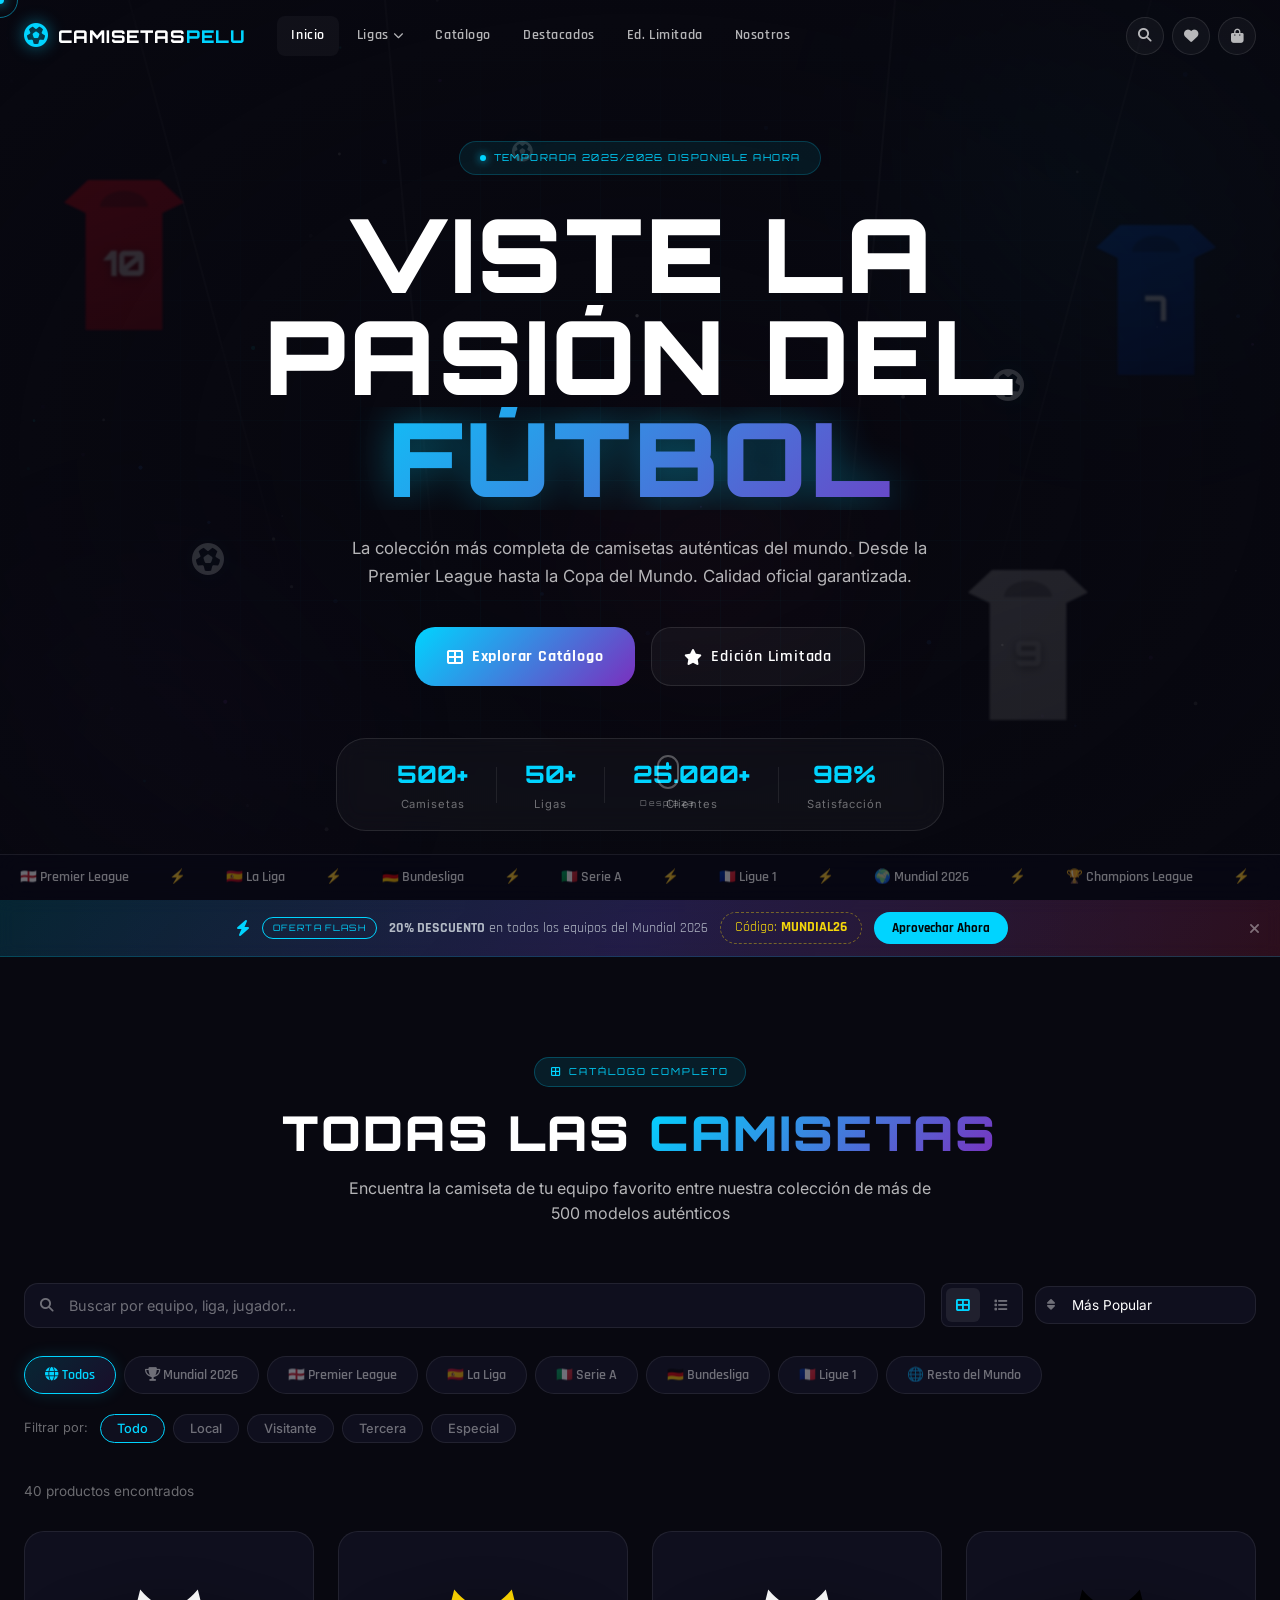
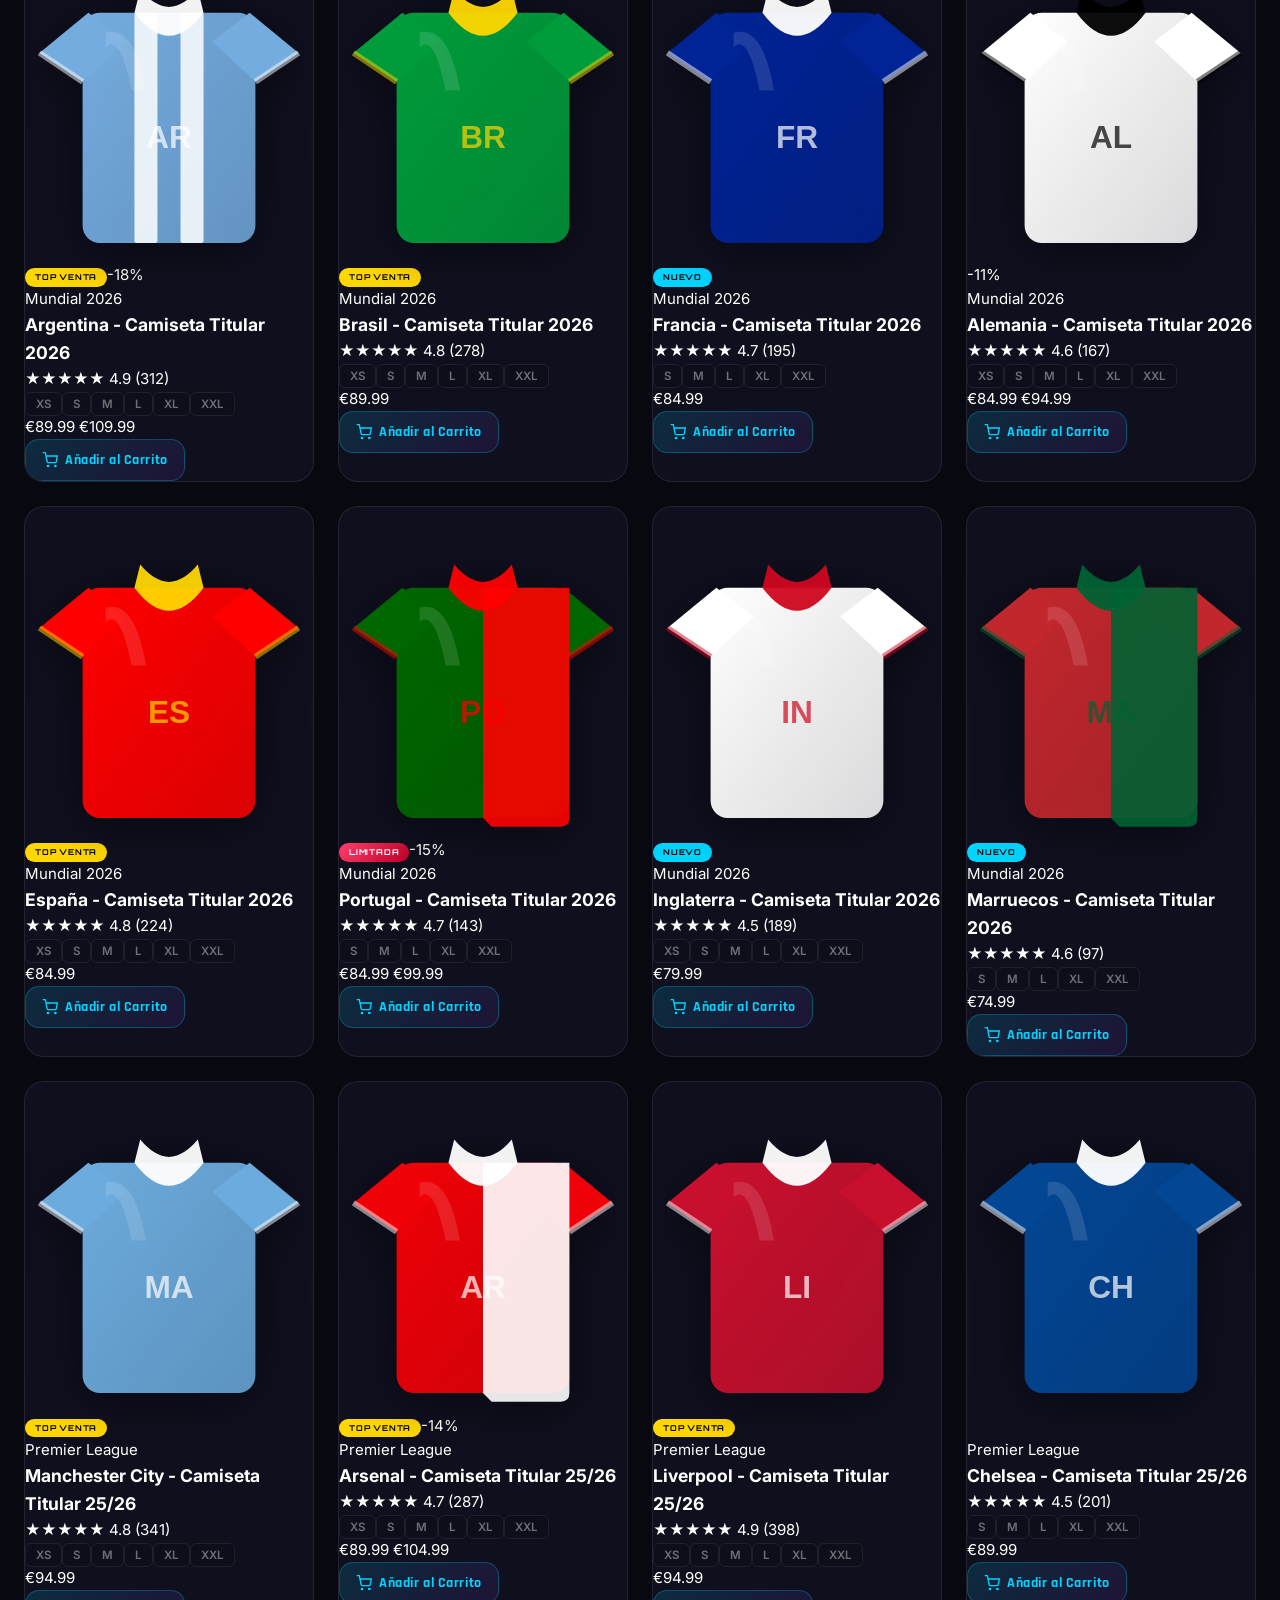
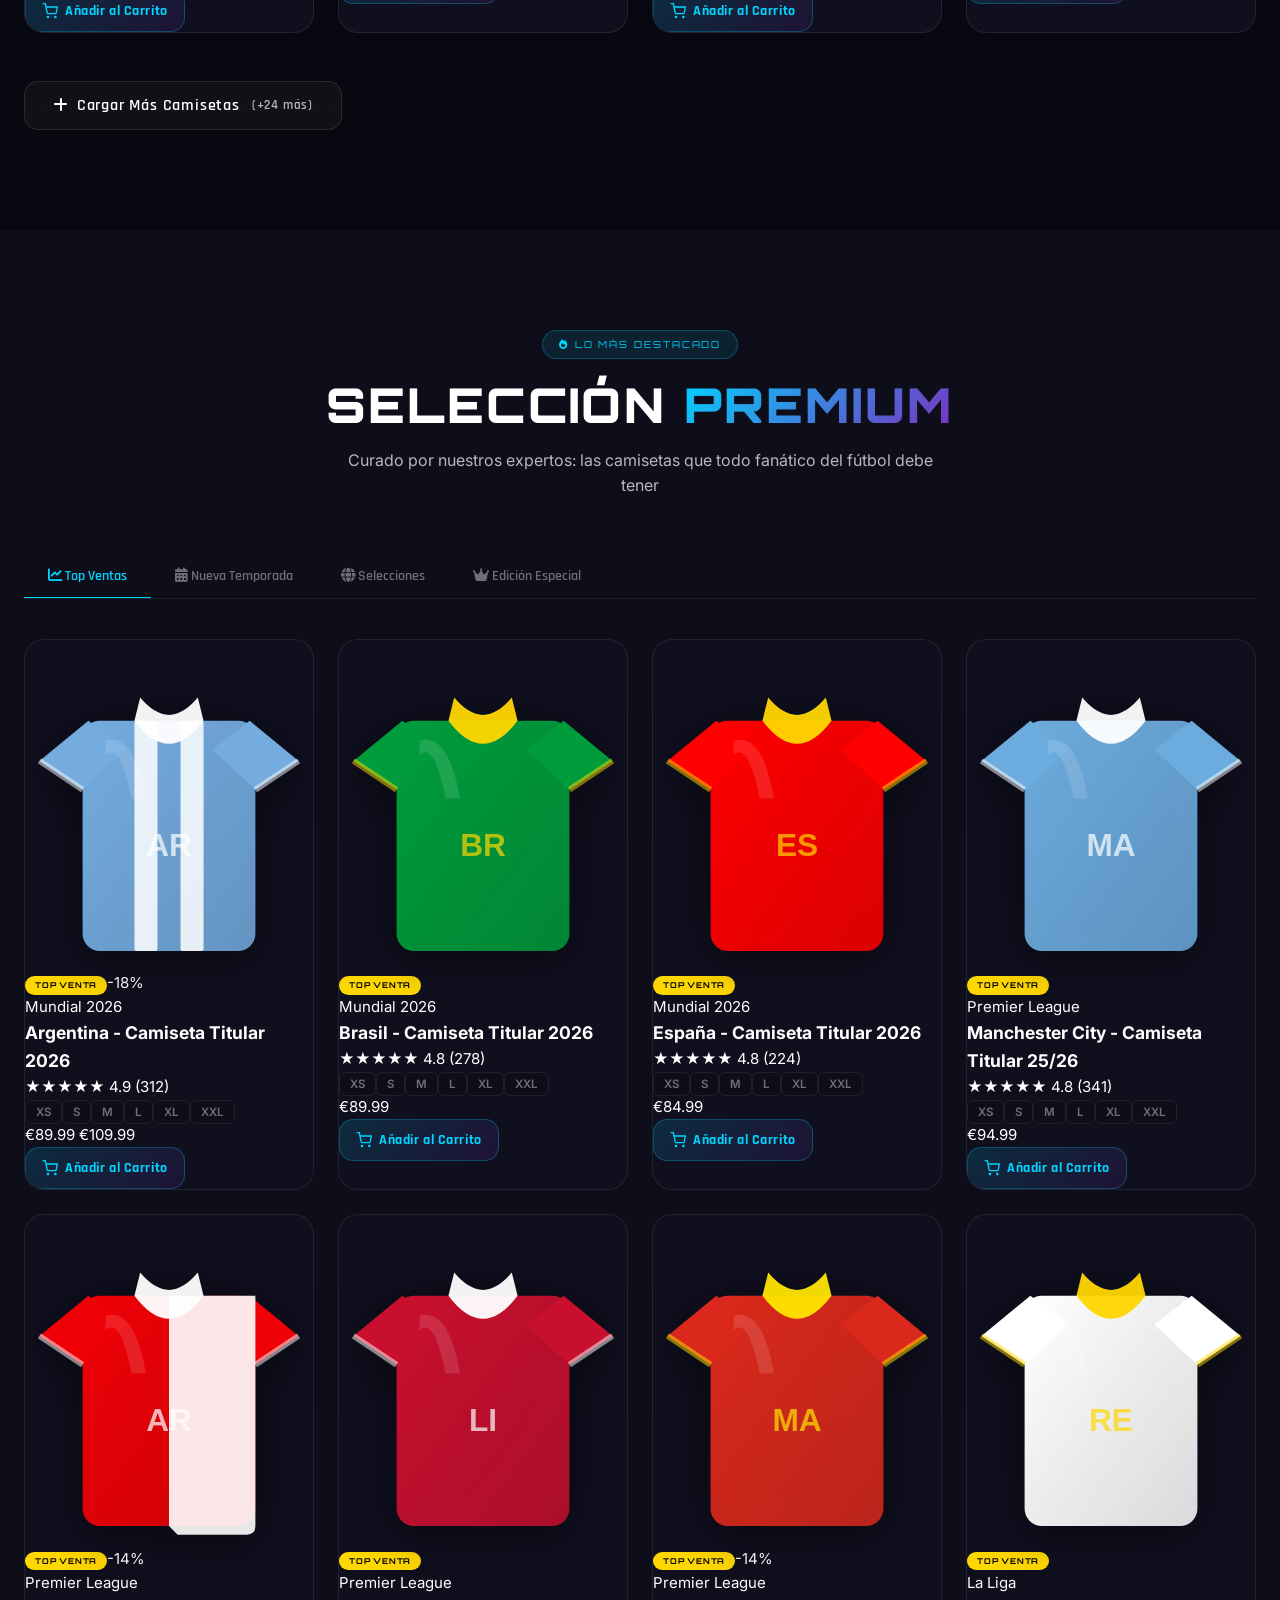
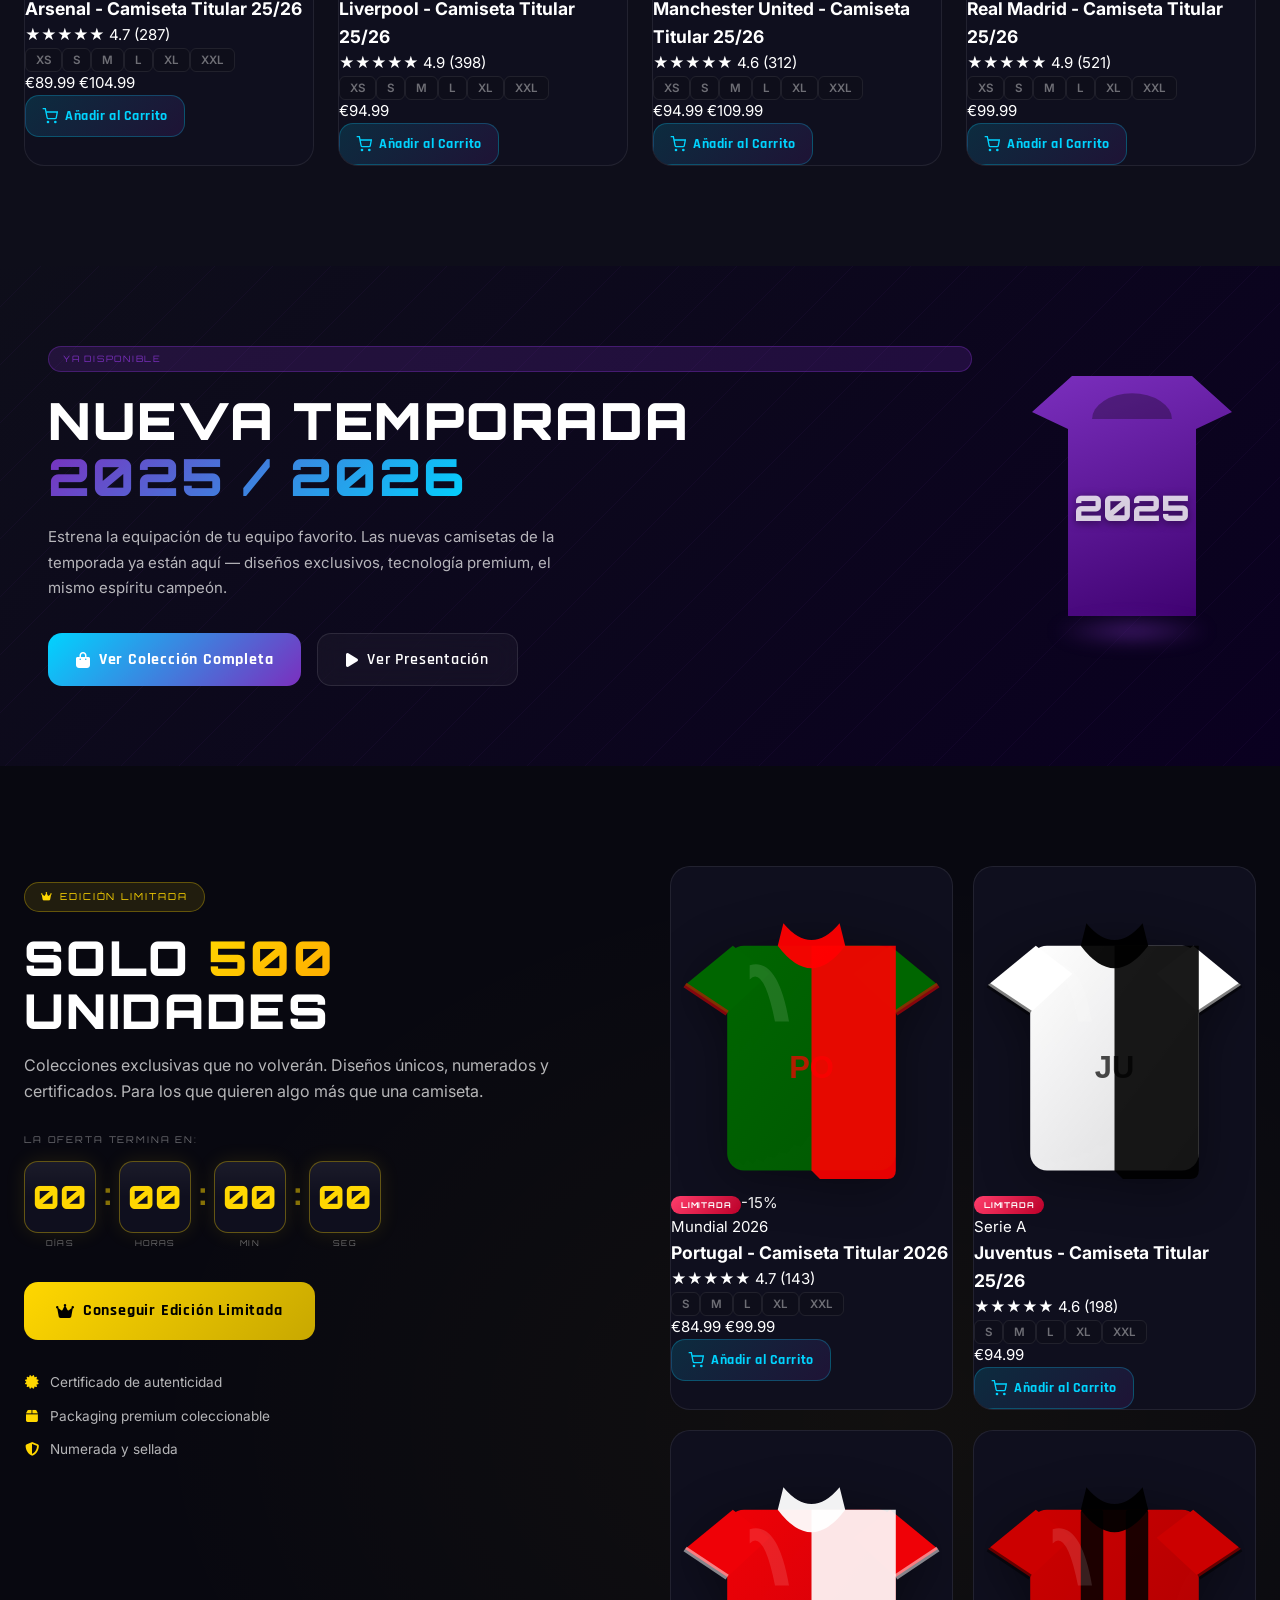
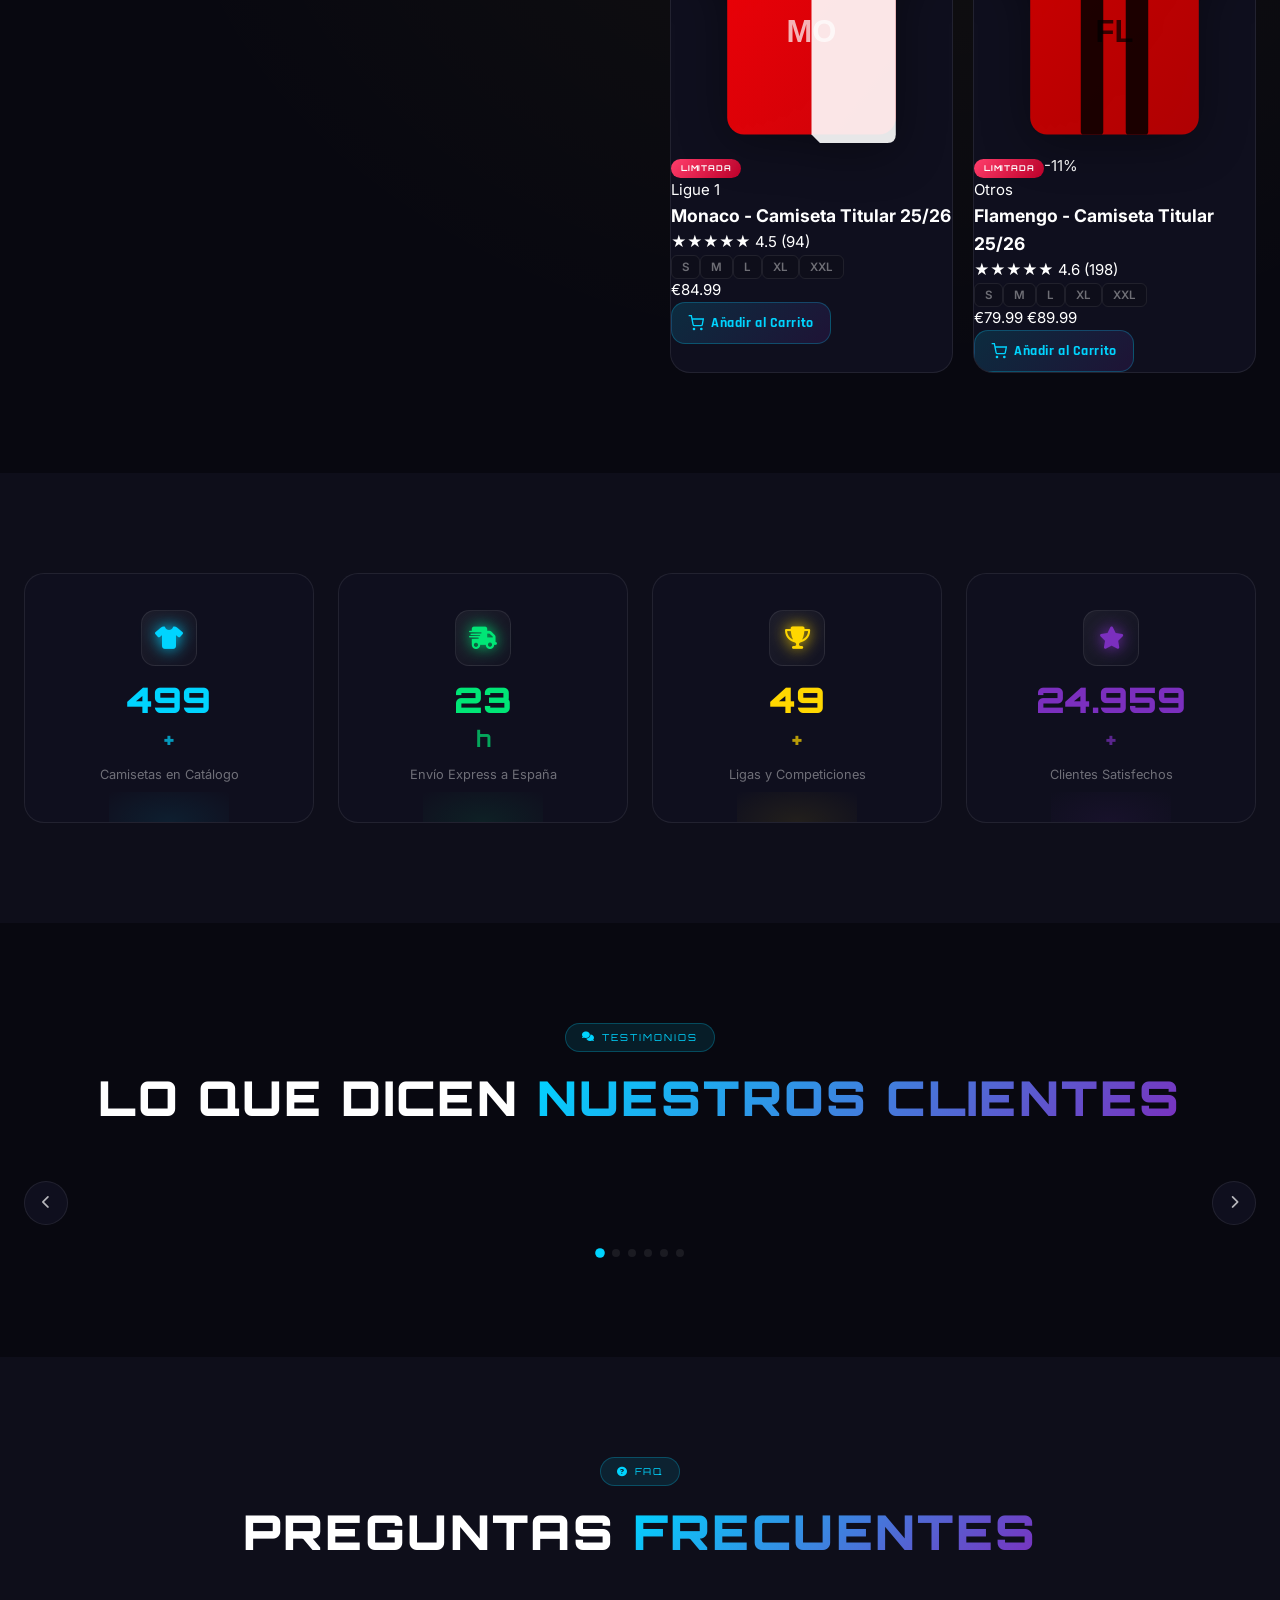
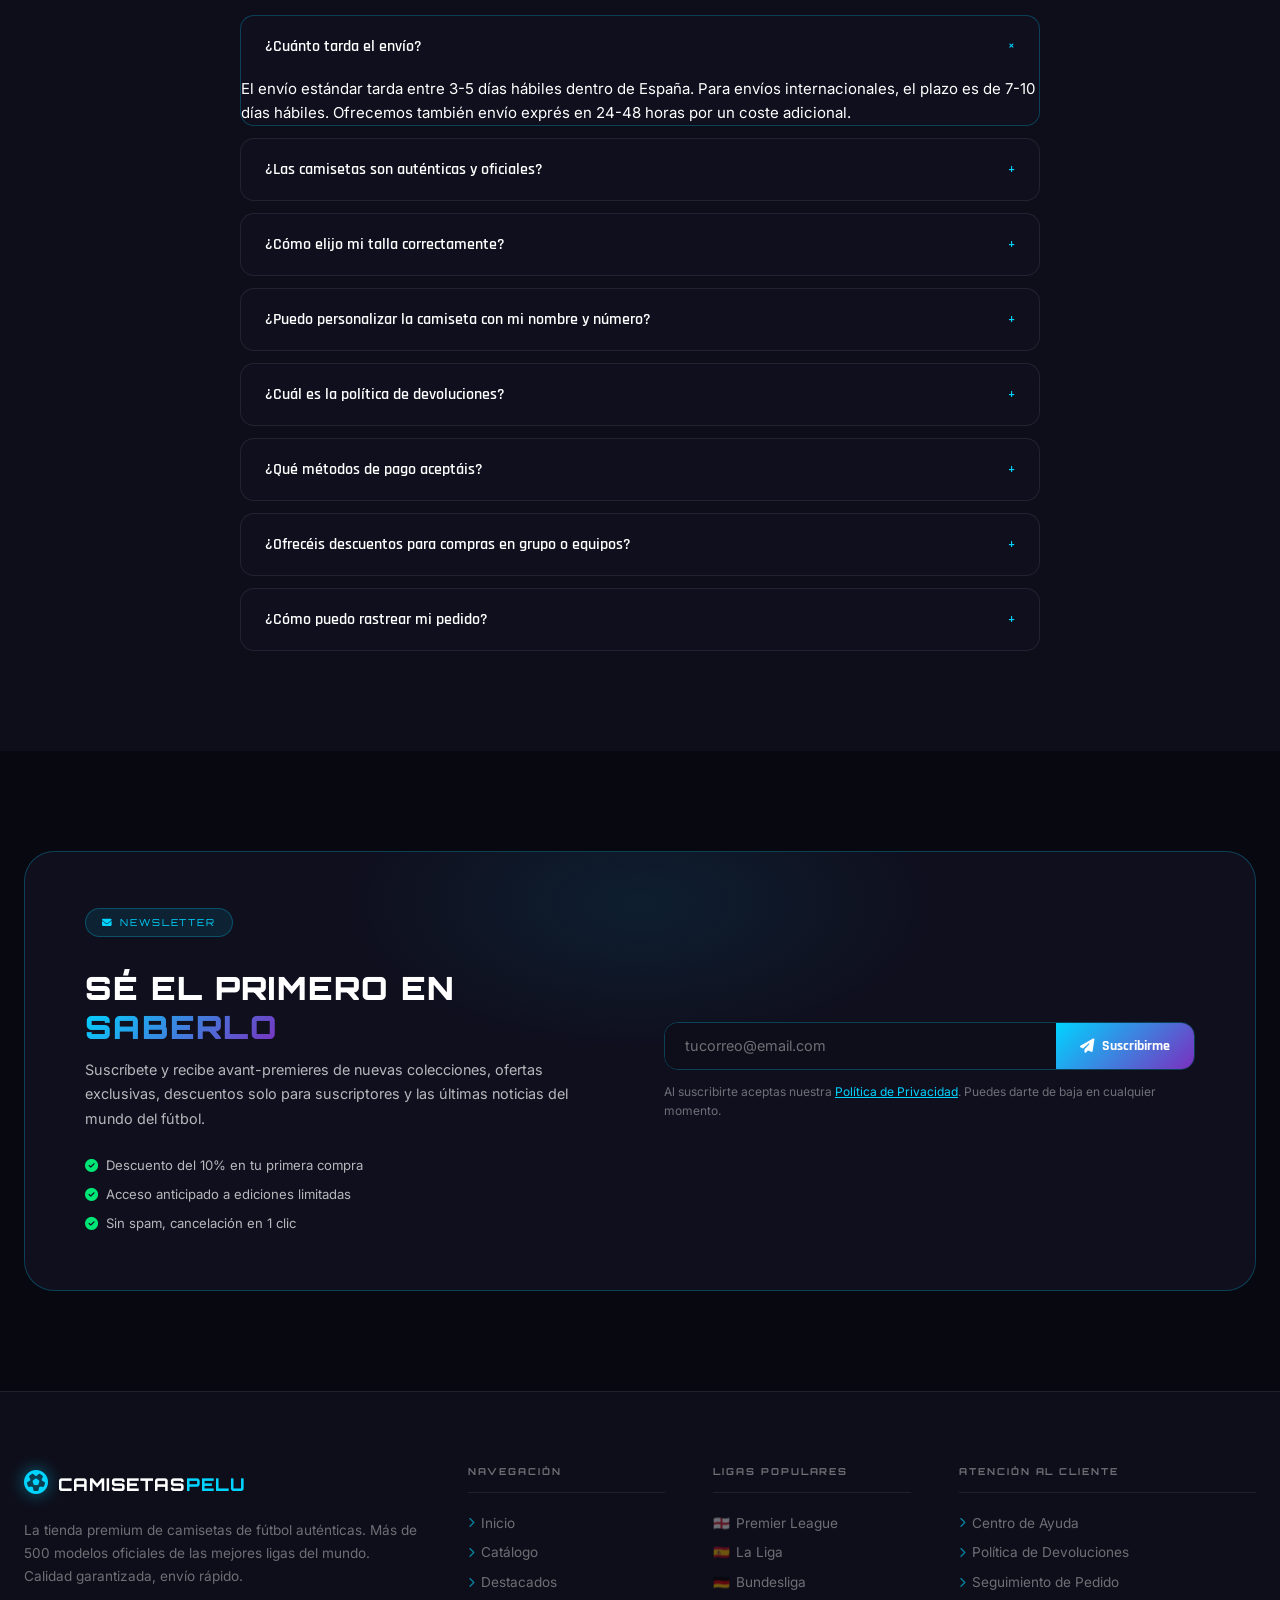
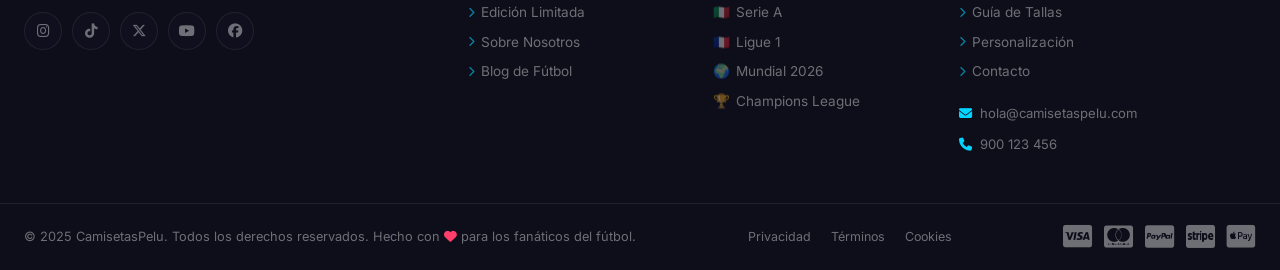
==== commit 2345b2fe: "Fix cursor and multiple ID mismatches between HTML and JS - Fix cursor: getElementById('cursorFollow" ====
--- a/index.html
+++ b/index.html
@@ -382,7 +382,7 @@
                 <button class="filter-tab active" data-league="all">
                     <i class="fas fa-globe"></i> Todos
                 </button>
-                <button class="filter-tab" data-league="mundial2026">
+                <button class="filter-tab" data-league="mundial">
                     <i class="fas fa-trophy"></i> Mundial 2026
                 </button>
                 <button class="filter-tab" data-league="premier">
@@ -400,7 +400,7 @@
                 <button class="filter-tab" data-league="ligue1">
                     🇫🇷 Ligue 1
                 </button>
-                <button class="filter-tab" data-league="world">
+                <button class="filter-tab" data-league="otros">
                     🌐 Resto del Mundo
                 </button>
             </div>
@@ -882,16 +882,16 @@
 
             <!-- Featured tabs -->
             <div class="featured-tabs reveal" id="featuredTabs">
-                <button class="featured-tab active" data-tab="topsales">
+                <button class="featured-tab active" data-tab="top-ventas">
                     <i class="fas fa-chart-line"></i> Top Ventas
                 </button>
-                <button class="featured-tab" data-tab="newseason">
+                <button class="featured-tab" data-tab="nueva-temp">
                     <i class="fas fa-calendar-alt"></i> Nueva Temporada
                 </button>
-                <button class="featured-tab" data-tab="selections">
+                <button class="featured-tab" data-tab="selecciones">
                     <i class="fas fa-globe"></i> Selecciones
                 </button>
-                <button class="featured-tab" data-tab="special">
+                <button class="featured-tab" data-tab="edicion-esp">
                     <i class="fas fa-crown"></i> Edición Especial
                 </button>
             </div>
